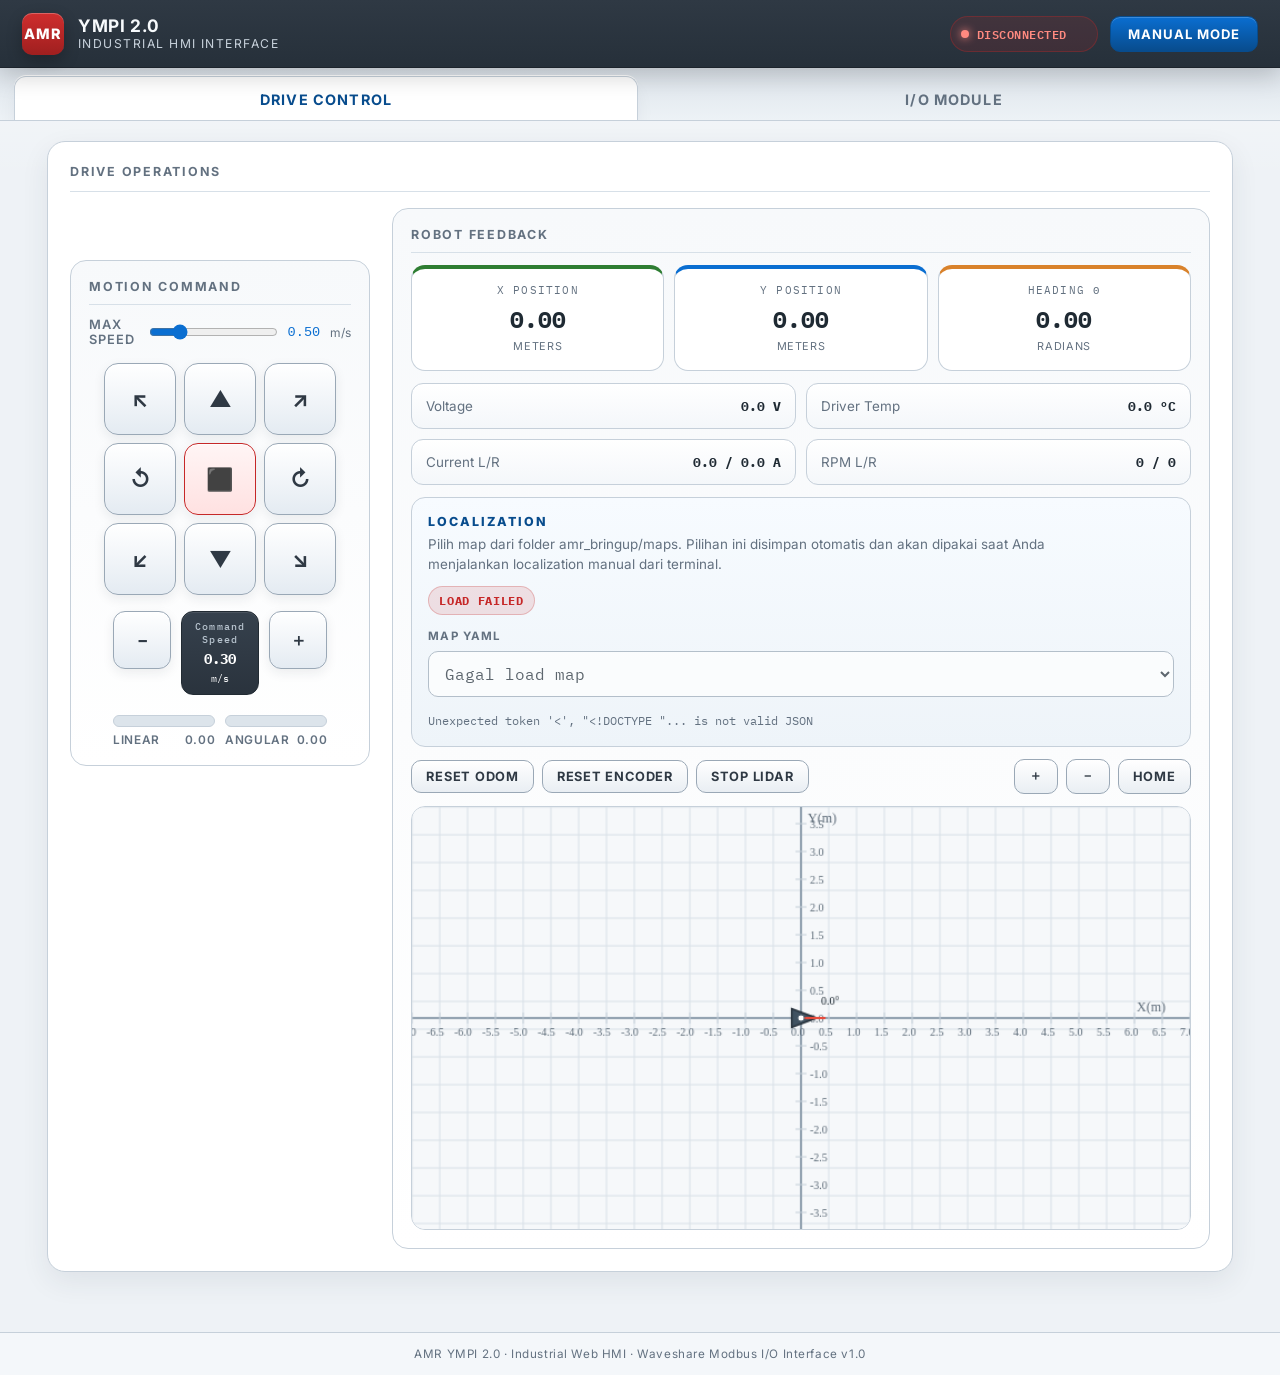
==== arya_web_interface/arya_web_interface/static/index.html @ 3199447e "initial commit 28 April" ====
<!DOCTYPE html>
<html lang="en">
<head>
<meta charset="utf-8" />
<meta name="viewport" content="width=device-width,initial-scale=1" />
<title>AMR Interface Control</title>
<link href="https://fonts.googleapis.com/css2?family=IBM+Plex+Mono:wght@400;500;600;700&family=Inter:wght@400;500;600;700;800&display=swap" rel="stylesheet">

<style>
*, *::before, *::after { box-sizing: border-box; margin: 0; padding: 0; }

:root{
  --bg:#eef2f6;
  --bg2:#f7f9fb;
  --surface:#ffffff;
  --surface-2:#e7edf3;
  --surface-3:#d7e0e8;
  --border:#c6d0da;
  --border-strong:#9aa8b6;
  --header:#2f3944;
  --header-2:#26303a;
  --accent:#0a6ed1;
  --accent-2:#084c8d;
  --accent-soft:#d9e9f8;
  --text:#1f2a33;
  --text2:#637180;
  --success:#2e7d32;
  --danger:#c62828;
  --warning:#d9822b;
  --led-on:#2e7d32;
  --led-off:#c7d1db;
  --do-on:#d9822b;
  --do-off:#dbe3ea;
  --shadow:0 10px 28px rgba(36, 47, 59, .08);
  --radius:14px;
}

body{
  font-family:'Inter',system-ui,-apple-system,BlinkMacSystemFont,"Segoe UI",sans-serif;
  background:
    linear-gradient(180deg, rgba(255,255,255,.55), rgba(255,255,255,0) 180px),
    var(--bg);
  color:var(--text);
  min-height:100vh;
  overflow-x:hidden;
}

button, input, select, textarea { font:inherit; }

header{
  background:linear-gradient(180deg, var(--header), var(--header-2));
  border-bottom:1px solid #1d242c;
  padding:0 22px;
  display:flex;
  align-items:center;
  justify-content:space-between;
  min-height:68px;
  position:sticky;
  top:0;
  z-index:100;
  box-shadow:0 8px 24px rgba(0,0,0,.18);
}

.header-logo{
  display:flex;
  align-items:center;
  gap:14px;
  color:#f7fafc;
}

.brand-mark{
  width:42px;
  height:42px;
  border-radius:10px;
  background:linear-gradient(180deg, #cf2e2e, #9f1f1f);
  color:#fff;
  display:grid;
  place-items:center;
  font-weight:800;
  font-size:.9rem;
  letter-spacing:.08em;
  box-shadow:inset 0 1px 0 rgba(255,255,255,.25), 0 6px 16px rgba(0,0,0,.24);
}

.brand-text{
  display:flex;
  flex-direction:column;
  gap:2px;
  line-height:1.1;
}

.brand-text strong{
  font-size:1.08rem;
  font-weight:700;
  letter-spacing:.04em;
}

.brand-text span{
  font-size:.76rem;
  color:#c7d1db;
  letter-spacing:.12em;
  text-transform:uppercase;
}

.header-right{
  display:flex;
  align-items:center;
  gap:12px;
  flex-wrap:wrap;
}

#statusBadge{
  position:relative;
  font-family:'IBM Plex Mono', ui-monospace, SFMono-Regular, Menlo, Consolas, monospace;
  font-size:.74rem;
  font-weight:600;
  letter-spacing:.04em;
  padding:7px 12px 7px 26px;
  border-radius:999px;
  background:rgba(255,255,255,.06);
  border:1px solid rgba(255,255,255,.14);
  color:#f2b96a;
  min-width:148px;
  text-align:left;
}

#statusBadge::before{
  content:'';
  position:absolute;
  left:10px;
  top:50%;
  transform:translateY(-50%);
  width:8px;
  height:8px;
  border-radius:50%;
  background:currentColor;
  box-shadow:0 0 8px currentColor;
}

#statusBadge.connected{
  color:var(--success);
  background:rgba(46,125,50,.12);
  border-color:rgba(46,125,50,.32);
}

#statusBadge.error{
  color:#ff8a80;
  background:rgba(198,40,40,.14);
  border-color:rgba(198,40,40,.32);
}

.mode-toggle{
  min-width:148px;
  background:linear-gradient(180deg, #ffffff, #e8edf2);
  color:var(--header);
  font-weight:700;
  font-size:.82rem;
  letter-spacing:.08em;
  border:1px solid var(--border-strong);
  border-radius:10px;
  padding:9px 14px;
  cursor:pointer;
  transition:.18s ease;
  box-shadow:inset 0 1px 0 rgba(255,255,255,.9);
}

.mode-toggle:hover{
  border-color:var(--accent);
  color:var(--accent-2);
}

.mode-toggle.active{
  background:linear-gradient(180deg, var(--accent), var(--accent-2));
  color:#fff;
  border-color:var(--accent-2);
  box-shadow:inset 0 1px 0 rgba(255,255,255,.2);
}

.tab-bar{
  display:flex;
  gap:4px;
  padding:8px 14px 0;
  background:linear-gradient(180deg, #dde4eb 0%, #edf2f6 100%);
  border-bottom:1px solid var(--border);
  overflow-x:auto;
}

.tab{
  flex:1;
  text-align:center;
  padding:14px 20px 12px;
  font-weight:700;
  font-size:.9rem;
  color:var(--text2);
  cursor:pointer;
  border:1px solid transparent;
  border-bottom:none;
  border-radius:12px 12px 0 0;
  transition:.18s ease;
  white-space:nowrap;
  user-select:none;
  text-transform:uppercase;
  letter-spacing:.08em;
}

.tab:hover{
  color:var(--text);
  background:rgba(255,255,255,.58);
}

.tab.active{
  background:var(--surface);
  color:var(--accent-2);
  border-color:var(--border);
  box-shadow:0 -1px 0 var(--surface), 0 12px 18px rgba(31,42,51,.05);
}

.page{
  display:none;
  padding:20px 16px 24px;
}

.page.active{ display:block; }

.container,
.conn-panel,
.io-map-card,
.io-panel{
  box-shadow:var(--shadow);
}

.container{
  width:min(95%, 1280px);
  background:var(--surface);
  border:1px solid var(--border);
  border-radius:18px;
  margin:0 auto 18px;
  padding:22px;
  position:relative;
  overflow:hidden;
}

.container::before{
  content:'DRIVE OPERATIONS';
  display:block;
  margin-bottom:16px;
  padding-bottom:12px;
  border-bottom:1px solid var(--surface-3);
  color:var(--text2);
  font-size:.78rem;
  font-weight:700;
  letter-spacing:.14em;
  text-transform:uppercase;
}

.drive-layout{
  display:grid;
  grid-template-columns:300px 1fr;
  gap:22px;
  align-items:start;
}
@media(max-width:900px){
  .drive-layout{ grid-template-columns:1fr; }
}

.dpad-wrap,
.odom-panel{
  background:linear-gradient(180deg, var(--bg2), #ffffff);
  border:1px solid var(--border);
  border-radius:16px;
  padding:18px;
}

.dpad-wrap{
  position:sticky;
  top:96px;
  display:flex;
  flex-direction:column;
  align-items:center;
  gap:8px;
}

@media(max-width:900px){
  .dpad-wrap{ position:static; }
}

.dpad-wrap::before{
  content:'Motion Command';
  align-self:stretch;
  font-size:.78rem;
  font-weight:700;
  color:var(--text2);
  text-transform:uppercase;
  letter-spacing:.14em;
  padding-bottom:10px;
  margin-bottom:4px;
  border-bottom:1px solid var(--surface-3);
}

.dpad-row{
  display:flex;
  gap:8px;
}

.btn{
  width:72px;
  height:72px;
  border:1px solid var(--border-strong);
  border-radius:14px;
  background:linear-gradient(180deg, #ffffff 0%, #e4ebf2 100%);
  font-size:1.38rem;
  font-weight:700;
  color:var(--header);
  cursor:pointer;
  transition:.12s ease;
  user-select:none;
  display:flex;
  align-items:center;
  justify-content:center;
  box-shadow:inset 0 1px 0 rgba(255,255,255,.85), 0 4px 12px rgba(31,42,51,.08);
}

.btn:hover{
  border-color:var(--accent);
  color:var(--accent-2);
  transform:translateY(-1px);
}

.btn:active,
.btn.active{
  background:linear-gradient(180deg, var(--accent), var(--accent-2));
  color:#fff;
  border-color:var(--accent-2);
  transform:translateY(1px) scale(.98);
  box-shadow:inset 0 1px 0 rgba(255,255,255,.18);
}

.btn-stop{
  border-color:var(--danger) !important;
  color:var(--danger) !important;
  background:linear-gradient(180deg, #fff5f5, #ffe1e1) !important;
}

.btn-stop:active{
  background:linear-gradient(180deg, #da3b3b, #b22222) !important;
  color:#fff !important;
}

.btn-speed{
  width:58px;
  height:58px;
  font-size:1.06rem;
  border-radius:12px;
}

.speed-row{
  display:flex;
  justify-content:space-between;
  gap:10px;
  margin-top:8px;
}

.speed-badge{
  flex:1;
  background:linear-gradient(180deg, #36414d, #2a333d);
  border:1px solid #222b33;
  border-radius:12px;
  padding:8px 10px;
  font-family:'IBM Plex Mono', ui-monospace, monospace;
  font-size:.88rem;
  color:#fff;
  font-weight:700;
  text-align:center;
  box-shadow:inset 0 1px 0 rgba(255,255,255,.1);
}

.speed-badge small{
  display:block;
  font-size:.64rem;
  color:#b8c4cf;
  font-weight:500;
  margin-bottom:4px;
  letter-spacing:.12em;
}

.slider-container{
  display:flex;
  justify-content:center;
  align-items:center;
  gap:10px;
  color:var(--text2);
  font-size:.86rem;
  margin-bottom:8px;
  width:100%;
}

.slider-container label{
  font-weight:600;
  text-transform:uppercase;
  letter-spacing:.08em;
}

.slider-container input[type=range]{
  width:170px;
  accent-color:var(--accent);
}

.throttle-container{
  margin-top:12px;
  display:flex;
  gap:10px;
}

.bar-col{ flex:1; }

.bar-box{
  width:100%;
  height:12px;
  border-radius:999px;
  background:#dce4eb;
  border:1px solid var(--border);
  overflow:hidden;
  position:relative;
}

.bar-fill{
  position:absolute;
  top:0;
  left:0;
  height:100%;
  background:linear-gradient(90deg, var(--accent-2), var(--accent));
  width:0%;
  transition:width .1s;
}

.bar-label{
  font-size:.74rem;
  margin-top:6px;
  font-weight:600;
  color:var(--text2);
  display:flex;
  justify-content:space-between;
  text-transform:uppercase;
  letter-spacing:.05em;
}

.odom-panel{
  display:flex;
  flex-direction:column;
  gap:12px;
}

.odom-panel::before{
  content:'Robot Feedback';
  font-size:.78rem;
  font-weight:700;
  color:var(--text2);
  text-transform:uppercase;
  letter-spacing:.14em;
  padding-bottom:10px;
  border-bottom:1px solid var(--surface-3);
}

.odom-cards{
  display:grid;
  grid-template-columns:repeat(3,1fr);
  gap:10px;
}

@media(max-width:700px){
  .odom-cards{ grid-template-columns:1fr; }
}

.odom-card{
  background:#ffffff;
  border:1px solid var(--border);
  border-radius:14px;
  padding:14px 12px;
  text-align:center;
  border-top:4px solid var(--accent);
  min-height:106px;
  box-shadow:none;
}

.odom-card.x-card{ border-top-color:var(--success); }
.odom-card.y-card{ border-top-color:var(--accent); }
.odom-card.t-card{ border-top-color:var(--warning); }

.odom-label{
  font-family:'IBM Plex Mono', ui-monospace, monospace;
  font-size:.67rem;
  color:var(--text2);
  margin-bottom:8px;
  letter-spacing:.11em;
  text-transform:uppercase;
}

.odom-val{
  font-family:'IBM Plex Mono', ui-monospace, monospace;
  font-size:1.42rem;
  font-weight:700;
  color:var(--text);
}

.odom-unit{
  font-size:.68rem;
  color:var(--text2);
  margin-top:5px;
  text-transform:uppercase;
  letter-spacing:.06em;
}

.telemetry{
  display:grid;
  grid-template-columns:repeat(2,1fr);
  gap:10px;
}

@media(max-width:700px){
  .telemetry{ grid-template-columns:1fr; }
}

.telemetry > div{
  background:linear-gradient(180deg, #ffffff, #f4f7fa);
  border:1px solid var(--border);
  border-radius:12px;
  padding:10px 14px;
  font-size:.84rem;
  color:var(--text2);
  min-height:46px;
  display:flex;
  align-items:center;
  justify-content:space-between;
  gap:10px;
}

.telemetry b{
  color:var(--text);
  font-family:'IBM Plex Mono', ui-monospace, monospace;
  font-weight:700;
}

canvas{
  border:1px solid var(--border);
  border-radius:14px;
  background:#f8fbfd;
  display:block;
  width:100%;
  box-shadow:inset 0 1px 0 rgba(255,255,255,.85);
}

.reset-btns,
.zoom-btns{
  display:flex;
  justify-content:center;
  gap:8px;
  flex-wrap:wrap;
}

.reset-btn,
.zoom-btn{
  background:linear-gradient(180deg, #ffffff, #e9eef3);
  border:1px solid var(--border-strong);
  border-radius:10px;
  padding:8px 14px;
  font-weight:700;
  color:var(--header);
  cursor:pointer;
  transition:.15s ease;
  font-size:.8rem;
  letter-spacing:.06em;
  text-transform:uppercase;
  box-shadow:none;
}

.reset-btn:hover,
.zoom-btn:hover{
  border-color:var(--accent);
  color:var(--accent-2);
}

.localization-panel{
  background:linear-gradient(180deg, #f7fbff 0%, #eef4f9 100%);
  border:1px solid var(--border);
  border-radius:14px;
  padding:16px;
  display:flex;
  flex-direction:column;
  gap:14px;
}

.localization-head{
  display:flex;
  align-items:flex-start;
  justify-content:space-between;
  gap:12px;
  flex-wrap:wrap;
}

.localization-title{
  color:var(--accent-2);
  font-size:.78rem;
  font-weight:800;
  letter-spacing:.16em;
  text-transform:uppercase;
}

.localization-subtitle{
  margin-top:5px;
  color:var(--text2);
  font-size:.84rem;
  line-height:1.5;
  max-width:700px;
}

.localization-status{
  font-family:'IBM Plex Mono', ui-monospace, monospace;
  font-size:.72rem;
  font-weight:700;
  letter-spacing:.06em;
  padding:6px 10px;
  border-radius:999px;
  border:1px solid var(--border);
  background:#fff;
  color:var(--text2);
}

.localization-status.ready{
  background:rgba(10,110,209,.08);
  border-color:rgba(10,110,209,.24);
  color:var(--accent-2);
}

.localization-status.busy{
  background:rgba(217,130,43,.12);
  border-color:rgba(217,130,43,.24);
  color:#9b5d11;
}

.localization-status.success{
  background:rgba(46,125,50,.12);
  border-color:rgba(46,125,50,.24);
  color:#1d5b21;
}

.localization-status.error{
  background:rgba(198,40,40,.12);
  border-color:rgba(198,40,40,.24);
  color:var(--danger);
}

.localization-controls{
  display:grid;
  grid-template-columns:minmax(0, 1fr);
  gap:12px;
  align-items:end;
}

.localization-field{
  display:flex;
  flex-direction:column;
  gap:8px;
  min-width:0;
}

.localization-field span{
  font-size:.72rem;
  color:var(--text2);
  font-weight:700;
  letter-spacing:.1em;
  text-transform:uppercase;
}

.localization-field select{
  width:100%;
  border:1px solid var(--border-strong);
  border-radius:10px;
  padding:11px 12px;
  background:#fff;
  color:var(--text);
  font-family:'IBM Plex Mono', ui-monospace, monospace;
}

.localization-field select:focus{
  outline:none;
  border-color:var(--accent);
  box-shadow:0 0 0 3px rgba(10,110,209,.12);
}

.localization-hint{
  color:var(--text2);
  font-size:.78rem;
  line-height:1.5;
  font-family:'IBM Plex Mono', ui-monospace, monospace;
}

.coord-display{ display:none; }

#speedIndicator{
  position:fixed;
  top:80px;
  right:16px;
  font-size:.92rem;
  background:linear-gradient(180deg, var(--accent), var(--accent-2));
  color:#fff;
  padding:9px 14px;
  border-radius:10px;
  opacity:0;
  transition:opacity .25s;
  pointer-events:none;
  font-family:'IBM Plex Mono', ui-monospace, monospace;
  z-index:200;
  box-shadow:0 10px 22px rgba(10,110,209,.22);
}

#speedIndicator.show{ opacity:1; }

/* IO PAGE */
.io-page-grid{
  display:grid;
  grid-template-columns:1fr 1fr;
  gap:18px;
  max-width:1280px;
  margin:0 auto;
}
@media(max-width:860px){
  .io-page-grid{ grid-template-columns:1fr; }
}

.io-panel{
  background:var(--surface);
  border:1px solid var(--border);
  border-radius:18px;
  overflow:hidden;
}

.io-panel-header{
  display:flex;
  align-items:center;
  gap:10px;
  padding:14px 18px;
  border-bottom:1px solid var(--border);
  background:linear-gradient(180deg, #f6f8fb 0%, #e5ebf2 100%);
}

.io-panel-title{
  font-size:.96rem;
  font-weight:700;
  letter-spacing:.1em;
  color:var(--text);
  text-transform:uppercase;
}

.io-panel-badge{
  margin-left:auto;
  font-family:'IBM Plex Mono', ui-monospace, monospace;
  font-size:.74rem;
  padding:4px 9px;
  border-radius:999px;
  background:var(--surface);
  border:1px solid var(--border);
  color:var(--accent-2);
}

.io-panel-body{
  padding:14px;
  display:flex;
  flex-direction:column;
  gap:10px;
}

.io-status-row{
  display:flex;
  align-items:center;
  gap:10px;
  padding:10px 16px;
  font-size:.78rem;
  color:var(--text2);
  font-family:'IBM Plex Mono', ui-monospace, monospace;
  background:#f8fafc;
  border-bottom:1px solid var(--surface-3);
}

.io-byte-hex{
  background:#fff;
  border:1px solid var(--border);
  padding:4px 8px;
  border-radius:6px;
  color:var(--accent-2);
  font-size:.78rem;
}

.io-channel{
  display:flex;
  align-items:center;
  gap:12px;
  padding:12px 14px;
  background:linear-gradient(180deg, #ffffff, #f4f7fa);
  border:1px solid var(--border);
  border-radius:12px;
  transition:border-color .2s, box-shadow .2s, transform .2s;
  min-width:0;
}

.io-channel:hover{
  border-color:var(--accent);
  box-shadow:0 8px 16px rgba(10,110,209,.08);
  transform:translateY(-1px);
}

.led{
  width:20px;
  height:20px;
  border-radius:50%;
  background:var(--led-off);
  border:2px solid #b5c2cf;
  transition:background .15s, box-shadow .15s, border-color .15s;
  flex-shrink:0;
}

.led.on{
  background:var(--led-on);
  border-color:#216126;
  box-shadow:0 0 0 4px rgba(46,125,50,.12), 0 0 12px rgba(46,125,50,.35);
}

.toggle-switch{
  position:relative;
  width:56px;
  height:28px;
  flex-shrink:0;
  margin-left:auto;
}

.toggle-switch input{ display:none; }

.toggle-track{
  position:absolute;
  inset:0;
  background:var(--do-off);
  border:1px solid var(--border-strong);
  border-radius:999px;
  cursor:pointer;
  transition:background .2s, border-color .2s, box-shadow .2s;
  box-shadow:inset 0 1px 2px rgba(0,0,0,.06);
}

.toggle-track::after{
  content:'';
  position:absolute;
  top:2px;
  left:2px;
  width:22px;
  height:22px;
  border-radius:50%;
  background:#fff;
  transition:transform .2s, background .2s;
  box-shadow:0 2px 6px rgba(0,0,0,.18);
}

.toggle-switch input:checked + .toggle-track{
  background:rgba(217,130,43,.25);
  border-color:var(--do-on);
  box-shadow:0 0 0 3px rgba(217,130,43,.08);
}

.toggle-switch input:checked + .toggle-track::after{
  transform:translateX(28px);
  background:#fff;
}

.io-channel-info{
  overflow:hidden;
  flex:1;
  min-width:0;
}

.io-channel-num{
  font-family:'IBM Plex Mono', ui-monospace, monospace;
  font-size:.68rem;
  color:var(--text2);
  margin-bottom:4px;
  letter-spacing:.04em;
}

.io-channel-name{
  font-weight:700;
  font-size:.91rem;
  color:var(--text);
  white-space:nowrap;
  overflow:hidden;
  text-overflow:ellipsis;
}

.io-ch-status{
  font-family:'IBM Plex Mono', ui-monospace, monospace;
  font-size:.69rem;
  margin-top:4px;
  color:var(--text2);
  transition:color .15s;
  letter-spacing:.04em;
}

.io-ch-status.on{ color:var(--success); }
.io-ch-status.on-do{ color:var(--warning); }

.bulk-controls{
  display:flex;
  gap:8px;
  flex-wrap:wrap;
  padding:14px 16px;
  border-top:1px solid var(--border);
  background:#f4f7fa;
}

.bulk-btn{
  flex:1;
  min-width:92px;
  padding:9px 10px;
  background:linear-gradient(180deg, #ffffff, #e9eef3);
  border:1px solid var(--border-strong);
  border-radius:10px;
  font-weight:700;
  font-size:.8rem;
  color:var(--header);
  cursor:pointer;
  transition:.15s;
  letter-spacing:.06em;
  text-transform:uppercase;
}

.bulk-btn:hover{
  border-color:var(--accent);
  color:var(--accent-2);
}

.bulk-btn.danger:hover{
  border-color:var(--danger);
  color:var(--danger);
}

.io-map-card{
  background:var(--surface);
  border:1px solid var(--border);
  border-radius:18px;
  overflow:hidden;
  max-width:1280px;
  margin:0 auto 18px;
}

.io-map-header{
  display:flex;
  align-items:center;
  justify-content:space-between;
  padding:16px 20px;
  background:linear-gradient(180deg, #f6f8fb 0%, #e4ebf2 100%);
  border-bottom:1px solid transparent;
  font-size:.95rem;
  font-weight:700;
  letter-spacing:.08em;
  cursor:pointer;
  user-select:none;
  transition:background .2s;
  text-transform:uppercase;
}

.io-map-header:hover{
  background:linear-gradient(180deg, #f9fbfd, #eaf0f6);
}

.io-map-chevron{
  font-size:.85rem;
  color:var(--text2);
  transition:transform .28s ease;
  margin-left:8px;
  flex-shrink:0;
}

.io-map-card.open .io-map-chevron{ transform:rotate(180deg); }
.io-map-card.open .io-map-header{ border-bottom-color:var(--border); }

.io-map-body{
  display:grid;
  grid-template-rows:0fr;
  transition:grid-template-rows .28s ease;
}

.io-map-card.open .io-map-body{ grid-template-rows:1fr; }
.io-map-body-inner{ overflow:hidden; }

.io-map-table{
  width:100%;
  border-collapse:collapse;
  font-size:.86rem;
}

.io-map-table thead tr{
  background:#f3f6f9;
  font-family:'IBM Plex Mono', ui-monospace, monospace;
  font-size:.71rem;
  color:var(--text2);
  letter-spacing:.08em;
}

.io-map-table th{
  padding:11px 14px;
  text-align:left;
}

.io-map-table td{
  padding:10px 14px;
  border-top:1px solid var(--surface-3);
  vertical-align:middle;
}

.io-map-table tr:hover td{
  background:#f8fafc;
}

.tag{
  display:inline-block;
  padding:3px 8px;
  border-radius:999px;
  font-size:.68rem;
  font-family:'IBM Plex Mono', ui-monospace, monospace;
  font-weight:700;
  letter-spacing:.04em;
}

.tag-di{
  background:rgba(46,125,50,.1);
  color:#1d5b21;
  border:1px solid rgba(46,125,50,.22);
}

.tag-do{
  background:rgba(217,130,43,.13);
  color:#9b5d11;
  border:1px solid rgba(217,130,43,.24);
}

.mini-led,
.mini-do{
  display:inline-block;
  width:10px;
  height:10px;
  border-radius:50%;
  border:1px solid #b8c4cf;
  vertical-align:middle;
  margin-right:4px;
}

.mini-led{ background:var(--led-off); }
.mini-led.on{
  background:var(--led-on);
  box-shadow:0 0 7px rgba(46,125,50,.45);
}
.mini-do{ background:var(--do-off); }
.mini-do.on{
  background:var(--do-on);
  box-shadow:0 0 7px rgba(217,130,43,.45);
}

.conn-panel{
  background:var(--surface);
  border:1px solid var(--border);
  border-radius:18px;
  padding:16px 20px;
  max-width:1280px;
  margin:0 auto 18px;
  display:flex;
  align-items:center;
  gap:14px;
  flex-wrap:wrap;
}

.conn-panel::before{
  content:'I/O Communication';
  width:100%;
  color:var(--text2);
  font-size:.78rem;
  font-weight:700;
  letter-spacing:.14em;
  text-transform:uppercase;
  padding-bottom:10px;
  border-bottom:1px solid var(--surface-3);
  margin-bottom:2px;
}

.conn-label{
  font-size:.7rem;
  color:var(--text2);
  font-family:'IBM Plex Mono', ui-monospace, monospace;
  letter-spacing:.08em;
}

.conn-val{
  font-size:.87rem;
  color:var(--text);
  font-weight:700;
  font-family:'IBM Plex Mono', ui-monospace, monospace;
}

.conn-sep{ color:var(--border-strong); }

.conn-dot{
  width:12px;
  height:12px;
  border-radius:50%;
  background:var(--warning);
  box-shadow:0 0 10px rgba(217,130,43,.55);
  flex-shrink:0;
  transition:.3s;
}

.conn-dot.ok{
  background:var(--success);
  box-shadow:0 0 10px rgba(46,125,50,.55);
}

.conn-dot.err{
  background:var(--danger);
  box-shadow:0 0 10px rgba(198,40,40,.55);
}

footer{
  text-align:center;
  padding:14px 16px;
  font-size:.73rem;
  color:var(--text2);
  border-top:1px solid var(--border);
  margin-top:18px;
  background:#f4f7fa;
  letter-spacing:.05em;
}

@media(max-width:600px){
  .container{ padding:16px; }
  .header-right{ gap:8px; }
  #statusBadge{ min-width:132px; }
  .mode-toggle{ min-width:132px; }
  .io-map-table th:nth-child(5), .io-map-table td:nth-child(5){ display:none; }
}

@media(max-width:780px){
  .localization-controls{ grid-template-columns:1fr; }
}
</style>

</head>
<body>

<header>
  <div class="header-logo">
    <div class="brand-mark">AMR</div>
    <div class="brand-text">
      <strong>YMPI 2.0</strong>
      <span>Industrial HMI Interface</span>
    </div>
  </div>
  <div class="header-right">
    <div id="statusBadge">CONNECTING...</div>
    <button id="modeBtn" class="mode-toggle active">MANUAL MODE</button>
  </div>
</header>

<div class="tab-bar">
  <div class="tab active" data-page="drive">Drive Control</div>
  <div class="tab" data-page="io">I/O Module</div>
</div>

<div id="speedIndicator">Speed Up</div>

<!-- ======================================================
     PAGE: DRIVE CONTROL
====================================================== -->
<div id="page-drive" class="page active">
  <div class="container">
    <div class="drive-layout">

      <!-- LEFT: D-pad control -->
      <div class="dpad-wrap">
        <div class="slider-container" style="margin-bottom:8px">
          <label style="font-size:.8rem">Max Speed</label>
          <input id="speedSlider" type="range" min="0.1" max="2.0" step="0.05" value="0.5">
          <span id="speedValue" style="color:var(--accent);font-family:'JetBrains Mono',monospace;font-size:.85rem">0.50</span><span style="color:var(--text2);font-size:.75rem"> m/s</span>
        </div>

        <!-- Row 1: diag fwd-left, forward, diag fwd-right -->
        <div class="dpad-row">
          <button class="btn" id="U" data-key="u" title="Forward-Left (U)">↖</button>
          <button class="btn" id="I" data-key="i" title="Forward (I)">▲</button>
          <button class="btn" id="O" data-key="o" title="Forward-Right (O)">↗</button>
        </div>
        <!-- Row 2: turn left, stop, turn right -->
        <div class="dpad-row">
          <button class="btn" id="J" data-key="j" title="Rotate Left (J)">↺</button>
          <button class="btn btn-stop" id="K" data-key="k" title="STOP (K)">⬛</button>
          <button class="btn" id="L" data-key="l" title="Rotate Right (L)">↻</button>
        </div>
        <!-- Row 3: diag back-left, backward, diag back-right -->
        <div class="dpad-row">
          <button class="btn" id="M" data-key="m" title="Backward-Left (M)">↙</button>
          <button class="btn" id="Comma" data-key="," title="Backward (,)">▼</button>
          <button class="btn" id="Period" data-key="." title="Backward-Right (.)">↘</button>
        </div>

        <!-- Speed +/- -->
        <div class="speed-row" style="width:214px">
          <button class="btn btn-speed" id="Z" title="Speed Down (Z)">−</button>
          <div class="speed-badge" style="flex:1">
            <small>Command Speed</small>
            <span id="speed">0.30</span> <span style="font-size:.65rem;font-weight:400">m/s</span>
          </div>
          <button class="btn btn-speed" id="Q" title="Speed Up (Q)">＋</button>
        </div>

        <!-- Throttle bars -->
        <div class="throttle-container" style="width:214px">
          <div class="bar-col">
            <div class="bar-box"><div id="linearBar" class="bar-fill"></div></div>
            <div class="bar-label"><span>Linear</span><span id="linVal">0.00</span></div>
          </div>
          <div class="bar-col">
            <div class="bar-box"><div id="angularBar" class="bar-fill"></div></div>
            <div class="bar-label"><span>Angular</span><span id="angVal">0.00</span></div>
          </div>
        </div>
      </div>

      <!-- RIGHT: Odom + telemetry + canvas -->
      <div class="odom-panel">

        <!-- Odometry cards -->
        <div class="odom-cards">
          <div class="odom-card x-card">
            <div class="odom-label">X Position</div>
            <div class="odom-val"><span id="xPos">0.00</span></div>
            <div class="odom-unit">meters</div>
          </div>
          <div class="odom-card y-card">
            <div class="odom-label">Y Position</div>
            <div class="odom-val"><span id="yPos">0.00</span></div>
            <div class="odom-unit">meters</div>
          </div>
          <div class="odom-card t-card">
            <div class="odom-label">Heading θ</div>
            <div class="odom-val"><span id="heading">0.00</span></div>
            <div class="odom-unit">radians</div>
          </div>
        </div>

        <!-- Telemetry -->
        <div class="telemetry">
          <div><span>Voltage</span><b><span id="volt">0.0</span> V</b></div>
          <div><span>Driver Temp</span><b><span id="temp">0.0</span> °C</b></div>
          <div><span>Current L/R</span><b><span id="curL">0.0</span> / <span id="curR">0.0</span> A</b></div>
          <div><span>RPM L/R</span><b><span id="rpmL">0</span> / <span id="rpmR">0</span></b></div>
        </div>

        <div class="localization-panel">
          <div class="localization-head">
            <div>
              <div class="localization-title">Localization</div>
              <div class="localization-subtitle">Pilih map dari folder amr_bringup/maps. Pilihan ini disimpan otomatis dan akan dipakai saat Anda menjalankan localization manual dari terminal.</div>
            </div>
            <div class="localization-status busy" id="localizeStatus">LOADING MAPS...</div>
          </div>
          <div class="localization-controls">
            <label class="localization-field" for="mapSelect">
              <span>Map YAML</span>
              <select id="mapSelect" disabled>
                <option value="">Loading maps...</option>
              </select>
            </label>
          </div>
          <div class="localization-hint" id="localizeHint">Daftar map sedang dimuat dari folder amr_bringup/maps.</div>
        </div>

        <!-- Reset + Zoom -->
        <div style="display:flex;justify-content:space-between;align-items:center;flex-wrap:wrap;gap:6px">
          <div class="reset-btns" style="margin:0">
            <button class="reset-btn" id="resetOdom">Reset Odom</button>
            <button class="reset-btn" id="resetEnc">Reset Encoder</button>
            <button class="reset-btn" id="lidarMotorToggle">Stop Lidar</button>
          </div>
          <div class="zoom-btns" style="margin:0">
            <button class="zoom-btn" id="zoomIn">＋</button>
            <button class="zoom-btn" id="zoomOut">－</button>
            <button class="zoom-btn" id="resetView">Home</button>
          </div>
        </div>

        <div class="coord-display"></div>
        <canvas id="odomCanvas" width="700" height="380"></canvas>
      </div>

    </div><!-- end drive-layout -->
  </div>
</div>

<!-- ======================================================
     PAGE: I/O MODULE
====================================================== -->
<div id="page-io" class="page">

  <!-- Modbus connection info -->
  <div class="conn-panel">
    <div class="conn-dot" id="ioConnDot"></div>
    <div><div class="conn-label">PORT</div><div class="conn-val">/dev/ttyS3</div></div>
    <div class="conn-sep">|</div>
    <div><div class="conn-label">BAUD</div><div class="conn-val">9600</div></div>
    <div class="conn-sep">|</div>
    <div><div class="conn-label">PARITY</div><div class="conn-val">None</div></div>
    <div class="conn-sep">|</div>
    <div><div class="conn-label">SLAVE ID</div><div class="conn-val">1</div></div>
    <div class="conn-sep">|</div>
    <div><div class="conn-label">PROTOCOL</div><div class="conn-val">Modbus RTU</div></div>
    <div style="margin-left:auto">
      <div class="conn-label">POLL RATE</div>
      <div class="conn-val">10 Hz</div>
    </div>
  </div>

  <!-- I/O Map Table (accordion) -->
  <div class="io-map-card" id="ioMapAccordion">
    <div class="io-map-header" id="ioMapToggle">
      <span>I/O Map — Waveshare 8DI 8DO RS-485</span>
      <div style="display:flex;align-items:center;gap:10px">
        <span style="font-size:.72rem;color:var(--text2);font-family:'JetBrains Mono',monospace">WS-MOD-8DI8DO-RS485</span>
        <span class="io-map-chevron">▼</span>
      </div>
    </div>
    <div class="io-map-body">
      <div class="io-map-body-inner">
        <table class="io-map-table">
          <thead>
            <tr>
              <th>#</th><th>CHANNEL</th><th>TYPE</th><th>FUNCTION / DESCRIPTION</th>
              <th>ROS2 TOPIC</th><th>STATUS</th>
            </tr>
          </thead>
          <tbody id="ioMapBody"></tbody>
        </table>
      </div>
    </div>
  </div>

  <!-- DI + DO panels -->
  <div class="io-page-grid">
    <!-- Digital Inputs -->
    <div class="io-panel">
      <div class="io-panel-header">
        <span style="color:#27ae60;font-size:1rem">●</span>
        <span class="io-panel-title">Digital Inputs — DI</span>
        <span class="io-panel-badge" id="diByteBadge">0x00</span>
      </div>
      <div class="io-status-row">
        <span>Raw byte:</span>
        <span class="io-byte-hex" id="diByteHex">0x00</span>
        <span style="margin-left:auto">Active: <b id="diActiveCount" style="color:var(--green)">0</b>/8</span>
      </div>
      <div class="io-panel-body" id="diChannels"></div>
    </div>

    <!-- Digital Outputs -->
    <div class="io-panel">
      <div class="io-panel-header">
        <span style="color:#f39c12;font-size:1rem">◆</span>
        <span class="io-panel-title">Digital Outputs — DO</span>
        <span class="io-panel-badge" id="doByteBadge">0x00</span>
      </div>
      <div class="io-status-row">
        <span>Raw byte:</span>
        <span class="io-byte-hex" id="doByteHex">0x00</span>
        <span style="margin-left:auto">Active: <b id="doActiveCount" style="color:var(--orange)">0</b>/8</span>
      </div>
      <div class="io-panel-body" id="doChannels"></div>
      <div class="bulk-controls">
        <button class="bulk-btn" id="doAllOn">All On</button>
        <button class="bulk-btn danger" id="doAllOff">All Off</button>
        <button class="bulk-btn" id="doToggleAll">Toggle All</button>
      </div>
    </div>
  </div>
</div>

<footer>
  AMR YMPI 2.0 · Industrial Web HMI · Waveshare Modbus I/O Interface v1.0
</footer>

<script>
// ============================================================
//  TABS
// ============================================================
document.querySelectorAll('.tab').forEach(tab => {
  tab.addEventListener('click', () => {
    document.querySelectorAll('.tab').forEach(t => t.classList.remove('active'));
    document.querySelectorAll('.page').forEach(p => p.classList.remove('active'));
    tab.classList.add('active');
    document.getElementById('page-' + tab.dataset.page).classList.add('active');
  });
});

// ============================================================
//  IO MAP ACCORDION
// ============================================================
document.getElementById('ioMapToggle').addEventListener('click', () => {
  document.getElementById('ioMapAccordion').classList.toggle('open');
});

// ============================================================
//  IO CONFIGURATION — edit these to match your wiring
// ============================================================
const DI_CONFIG = [
  { num:1, name:"FRONT GREEN BTN",      desc:"Button 1",      topic:"io/di1" },
  { num:2, name:"FRONT YELLOW BTN",     desc:"Button 2",      topic:"io/di2" },
  { num:3, name:"REAR GREEN BTN",       desc:"Button 3",      topic:"io/di3" },
  { num:4, name:"REAR YELLOW BTN",      desc:"Button 4",      topic:"io/di4" },
  { num:5, name:"UNKNOWN",              desc:"Unknown input", topic:"io/di5" },
  { num:6, name:"UNKNOWN",              desc:"Unknown input", topic:"io/di6" },
  { num:7, name:"UNKNOWN",              desc:"Unknown input", topic:"io/di7" },
  { num:8, name:"UNKNOWN",              desc:"Unknown input", topic:"io/di8" },
];
const DO_CONFIG = [
  { num:1, name:"FRONT YELLOW LAMP",      desc:"lampu depan, kuning",       topic:"io/do1" },
  { num:2, name:"REAR YELLOW LAMP",       desc:"Front headlight relay",     topic:"io/do2" },
  { num:3, name:"RELAY 1",                desc:"unknown relay",             topic:"io/do3" },
  { num:4, name:"MOTOR DRIVER",           desc:"relay power driver",        topic:"io/do4" },
  { num:5, name:"FRONT LIFTER",           desc:"on = turun, off = naik",    topic:"io/do5" },
  { num:6, name:"BUZZER",                 desc:"bipping buzzer",            topic:"io/do6" },
  { num:7, name:"REAR LIFTER",            desc:"on = turun, off = naik",    topic:"io/do7" },
  { num:8, name:"RELAY 2",                desc:"unknown relay",             topic:"io/do8" },
];

// ============================================================
//  BUILD IO MAP TABLE
// ============================================================
(function buildMap() {
  const tbody = document.getElementById('ioMapBody');
  let rows = '';
  DI_CONFIG.forEach(ch => {
    rows += `<tr>
      <td style="color:var(--text2);font-family:'JetBrains Mono',monospace;font-size:.78rem">${ch.num}</td>
      <td style="font-weight:700;font-family:'JetBrains Mono',monospace">DI${ch.num}</td>
      <td><span class="tag tag-di">INPUT</span></td>
      <td style="color:var(--text2)">${ch.desc}</td>               
      <td style="font-family:'JetBrains Mono',monospace;font-size:.73rem;color:var(--accent3)">${ch.topic}</td>
      <td><span class="mini-led" id="map-di${ch.num}"></span></td>
    </tr>`;
  });
  DO_CONFIG.forEach(ch => {
    rows += `<tr>
      <td style="color:var(--text2);font-family:'JetBrains Mono',monospace;font-size:.78rem">${ch.num}</td>
      <td style="font-weight:700;font-family:'JetBrains Mono',monospace">DO${ch.num}</td>
      <td><span class="tag tag-do">OUTPUT</span></td>
      <td style="color:var(--text2)">${ch.desc}</td>
      <td style="font-family:'JetBrains Mono',monospace;font-size:.73rem;color:var(--accent3)">${ch.topic}</td>
      <td><span class="mini-do" id="map-do${ch.num}"></span></td>
    </tr>`;
  });
  tbody.innerHTML = rows;
})();

// ============================================================
//  BUILD DI CHANNELS
// ============================================================
const diState = new Array(8).fill(false);
const doState = new Array(8).fill(false);

(function buildDI() {
  const cont = document.getElementById('diChannels');
  DI_CONFIG.forEach((ch, i) => {
    const el = document.createElement('div');
    el.className = 'io-channel';
    el.id = `di-ch-${i}`;
    el.innerHTML = `
      <div class="led" id="di-led-${i}"></div>
      <div class="io-channel-info">
        <div class="io-channel-num">DI${ch.num} · ${ch.topic}</div>
        <div class="io-channel-name">${ch.name}</div>
        <div class="io-ch-status" id="di-status-${i}">INACTIVE</div>
      </div>`;
    cont.appendChild(el);
  });
})();

// ============================================================
//  BUILD DO CHANNELS
// ============================================================
(function buildDO() {
  const cont = document.getElementById('doChannels');
  DO_CONFIG.forEach((ch, i) => {
    const el = document.createElement('div');
    el.className = 'io-channel';
    el.id = `do-ch-${i}`;
    el.innerHTML = `
      <div class="toggle-switch">
        <input type="checkbox" id="do-toggle-${i}">
        <label class="toggle-track" for="do-toggle-${i}"></label>
      </div>
      <div class="io-channel-info">
        <div class="io-channel-num">DO${ch.num} · ${ch.topic}</div>
        <div class="io-channel-name">${ch.name}</div>
        <div class="io-ch-status" id="do-status-${i}">OFF</div>
      </div>`;
    cont.appendChild(el);

    document.getElementById(`do-toggle-${i}`).addEventListener('change', function() {
      doState[i] = this.checked;
      applyDoUi(i, doState[i]);
      safeSend({ type:'io_set_single', channel: i+1, cmd: doState[i] ? 'on' : 'off' });
    });
  });
})();

// ============================================================
//  UI UPDATE HELPERS
// ============================================================
function applyDiUi(i, on) {
  const led    = document.getElementById(`di-led-${i}`);
  const status = document.getElementById(`di-status-${i}`);
  const row    = document.getElementById(`di-ch-${i}`);
  const mapLed = document.getElementById(`map-di${i+1}`);
  if (led)    { led.className = 'led' + (on ? ' on' : ''); }
  if (status) { status.className = 'io-ch-status' + (on ? ' on' : ''); status.textContent = on ? 'ACTIVE' : 'INACTIVE'; }
  if (row)    { row.style.borderColor = on ? 'var(--led-on)' : 'var(--border)'; row.style.boxShadow = on ? '0 0 0 1px rgba(39,174,96,0.3)' : 'none'; }
  if (mapLed) { mapLed.className = 'mini-led' + (on ? ' on' : ''); }
}

function applyDoUi(i, on) {
  const chk    = document.getElementById(`do-toggle-${i}`);
  const status = document.getElementById(`do-status-${i}`);
  const row    = document.getElementById(`do-ch-${i}`);
  const mapDo  = document.getElementById(`map-do${i+1}`);
  if (chk)    { chk.checked = on; }
  if (status) { status.className = 'io-ch-status' + (on ? ' on-do' : ''); status.textContent = on ? 'ON' : 'OFF'; }
  if (row)    { row.style.borderColor = on ? 'var(--do-on)' : 'var(--border)'; row.style.boxShadow = on ? '0 0 0 1px rgba(243,156,18,0.3)' : 'none'; }
  if (mapDo)  { mapDo.style.background = on ? 'var(--do-on)' : 'var(--do-off)'; mapDo.style.boxShadow = on ? '0 0 6px var(--do-on)' : 'none'; }
}

function refreshDiByte(byte) {
  let count = 0;
  for (let i = 0; i < 8; i++) {
    const on = !!((byte >> i) & 1);
    if (diState[i] !== on) { diState[i] = on; applyDiUi(i, on); }
    if (on) count++;
  }
  const hex = '0x' + byte.toString(16).toUpperCase().padStart(2,'0');
  document.getElementById('diByteHex').textContent    = hex;
  document.getElementById('diByteBadge').textContent  = hex;
  document.getElementById('diActiveCount').textContent = count;
}

function refreshDoByte(byte) {
  let count = 0;
  for (let i = 0; i < 8; i++) {
    const on = !!((byte >> i) & 1);
    if (doState[i] !== on) { doState[i] = on; applyDoUi(i, on); }
    if (on) count++;
  }
  const hex = '0x' + byte.toString(16).toUpperCase().padStart(2,'0');
  document.getElementById('doByteHex').textContent    = hex;
  document.getElementById('doByteBadge').textContent  = hex;
  document.getElementById('doActiveCount').textContent = count;
}

// ============================================================
//  BULK CONTROLS
// ============================================================
document.getElementById('doAllOn').addEventListener('click', () => {
  for (let i=0;i<8;i++) { doState[i]=true; applyDoUi(i,true); }
  refreshDoByte(0xFF);
  safeSend({ type:'io_mask', mask:0xFF });
});
document.getElementById('doAllOff').addEventListener('click', () => {
  for (let i=0;i<8;i++) { doState[i]=false; applyDoUi(i,false); }
  refreshDoByte(0x00);
  safeSend({ type:'io_mask', mask:0x00 });
});
document.getElementById('doToggleAll').addEventListener('click', () => {
  let mask = 0;
  for (let i=0;i<8;i++) { doState[i]=!doState[i]; applyDoUi(i,doState[i]); if(doState[i]) mask|=(1<<i); }
  refreshDoByte(mask);
  safeSend({ type:'io_mask', mask });
});

// ============================================================
//  WEBSOCKET — SHARED
// ============================================================
let ws=null, reconnectTimer=null, isConnected=false;
const statusBadge = document.getElementById('statusBadge');
const ioConnDot   = document.getElementById('ioConnDot');
const mapSelect = document.getElementById('mapSelect');
const localizeStatus = document.getElementById('localizeStatus');
const localizeHint = document.getElementById('localizeHint');

function updateStatus(t, state) {
  statusBadge.textContent = t;
  statusBadge.className = state;
  ioConnDot.className = 'conn-dot ' + (state==='connected'?'ok': state==='error'?'err':'');
}

function setLocalizeStatus(text, state='') {
  if (!localizeStatus) return;
  localizeStatus.textContent = text;
  localizeStatus.className = 'localization-status' + (state ? ` ${state}` : '');
}

function updateLocalizeHint() {
  if (!localizeHint) return;
  if (!mapSelect || !mapSelect.value) {
    localizeHint.textContent = 'Belum ada map YAML yang bisa dipilih.';
    return;
  }

  localizeHint.textContent = `Map aktif: ${mapSelect.value}. Jalankan localization manual di terminal untuk memakai map ini.`;
}

async function saveSelectedMap(selectedMap) {
  if (!selectedMap) return;

  if (mapSelect) mapSelect.disabled = true;
  setLocalizeStatus('SAVING...', 'busy');
  localizeHint.textContent = `Menyimpan map ${selectedMap}...`;

  try {
    const response = await fetch('/api/maps/select', {
      method: 'POST',
      headers: { 'Content-Type': 'application/json' },
      body: JSON.stringify({ map_name: selectedMap }),
    });
    const payload = await response.json().catch(() => ({}));

    if (!response.ok) {
      throw new Error(payload.detail || 'Gagal menyimpan map');
    }

    setLocalizeStatus('MAP SAVED', 'success');
    localizeHint.textContent = payload.message || `Map ${selectedMap} disimpan untuk localization manual.`;
  } catch (err) {
    setLocalizeStatus('SAVE FAILED', 'error');
    localizeHint.textContent = err && err.message ? err.message : 'Gagal menyimpan map.';
  } finally {
    if (mapSelect) mapSelect.disabled = false;
  }
}

async function loadAvailableMaps() {
  if (!mapSelect) return;

  mapSelect.disabled = true;
  setLocalizeStatus('LOADING MAPS...', 'busy');

  try {
    const response = await fetch('/api/maps', { cache: 'no-store' });
    const payload = await response.json();
    const maps = Array.isArray(payload.maps) ? payload.maps : [];

    if (!response.ok) {
      throw new Error(payload.detail || 'Gagal memuat daftar map');
    }

    mapSelect.innerHTML = '';

    if (!maps.length) {
      mapSelect.innerHTML = '<option value="">Tidak ada map YAML</option>';
      setLocalizeStatus('MAP NOT FOUND', 'error');
      localizeHint.textContent = 'Folder amr_bringup/maps belum berisi file .yaml.';
      return;
    }

    maps.forEach((name) => {
      const option = document.createElement('option');
      option.value = name;
      option.textContent = name;
      if (name === payload.selected_map) option.selected = true;
      mapSelect.appendChild(option);
    });

    mapSelect.disabled = false;
    setLocalizeStatus('READY', 'ready');
    updateLocalizeHint();
  } catch (err) {
    mapSelect.innerHTML = '<option value="">Gagal load map</option>';
    setLocalizeStatus('LOAD FAILED', 'error');
    localizeHint.textContent = err && err.message ? err.message : 'Gagal memuat daftar map.';
  }
}

function connectWS() {
  if (ws && (ws.readyState===WebSocket.OPEN || ws.readyState===WebSocket.CONNECTING)) return;
  updateStatus('CONNECTING...','');
  const host = location.hostname;
  try { ws = new WebSocket(`ws://${host}:8000/ws`); } catch(e) { scheduleReconnect(); return; }
  ws.onopen  = () => { clearInterval(reconnectTimer); reconnectTimer=null; isConnected=true; updateStatus('CONNECTED','connected'); };
  ws.onclose = () => { isConnected=false; updateStatus('DISCONNECTED','error'); scheduleReconnect(); };
  ws.onerror = () => { try{ws.close();}catch(e){} };
  ws.onmessage = (e) => {
    try {
      const m = JSON.parse(e.data);
      // telemetry
      if(m.voltage     !==undefined) document.getElementById('volt').textContent =(m.voltage||0).toFixed(1);
      if(m.temp_driver !==undefined) document.getElementById('temp').textContent =(m.temp_driver||0).toFixed(1);
      if(m.current_left!==undefined) document.getElementById('curL').textContent =(m.current_left||0).toFixed(1);
      if(m.current_right!==undefined)document.getElementById('curR').textContent =(m.current_right||0).toFixed(1);
      if(m.rpm_left    !==undefined) document.getElementById('rpmL').textContent =(m.rpm_left||0).toFixed(1);
      if(m.rpm_right   !==undefined) document.getElementById('rpmR').textContent =(m.rpm_right||0).toFixed(1);
      if(m.x!==undefined) document.getElementById('xPos').textContent=(m.x||0).toFixed(2);
      if(m.y!==undefined) document.getElementById('yPos').textContent=(m.y||0).toFixed(2);
      if(m.theta!==undefined) document.getElementById('heading').textContent=(m.theta||0).toFixed(2);
      window.data.x=(m.x!==undefined)?m.x:window.data.x;
      window.data.y=(m.y!==undefined)?m.y:window.data.y;
      window.data.theta=(m.theta!==undefined)?m.theta:window.data.theta;
      if(window.drawFixedAxesAndRobot) window.drawFixedAxesAndRobot(window.data.x,window.data.y,window.data.theta);
      // IO data
      if(m.io_inputs !==undefined) refreshDiByte(m.io_inputs  & 0xFF);
      if(m.io_outputs!==undefined) refreshDoByte(m.io_outputs & 0xFF);
      if(m.lidar_motor!==undefined && typeof window.setLidarMotorUi==='function') window.setLidarMotorUi(!!m.lidar_motor);
      if(m.di_byte   !==undefined) refreshDiByte(m.di_byte    & 0xFF);
      if(m.do_byte   !==undefined) refreshDoByte(m.do_byte    & 0xFF);
    } catch(err){ console.warn('WS parse err', err); }
  };
}

function scheduleReconnect() {
  if(reconnectTimer) return;
  reconnectTimer = setInterval(()=>{ if(!isConnected) connectWS(); }, 2000);
}

function safeSend(obj) {
  if(ws && ws.readyState===WebSocket.OPEN){ try{ws.send(JSON.stringify(obj));}catch(e){console.warn('WS send fail',e);} }
}

function sendCmd(vx,wz){ safeSend({type:'cmd_vel',linear:vx,angular:wz}); }

window.data = {x:0,y:0,theta:0};
connectWS();

// ============================================================
//  DRIVE CONTROL
// ============================================================
document.addEventListener('DOMContentLoaded', () => {
  const speedSpan    = document.getElementById('speed');
  const speedValue   = document.getElementById('speedValue');
  const linearBar    = document.getElementById('linearBar');
  const angularBar   = document.getElementById('angularBar');
  const modeBtn      = document.getElementById('modeBtn');
  const resetOdomBtn = document.getElementById('resetOdom');
  const resetEncBtn  = document.getElementById('resetEnc');
  const lidarMotorBtn = document.getElementById('lidarMotorToggle');
  const qBtn         = document.getElementById('Q');
  const zBtn         = document.getElementById('Z');
  const speedIndicator = document.getElementById('speedIndicator');
  const speedSlider  = document.getElementById('speedSlider');
  const canvas = document.getElementById('odomCanvas');
  const ctx    = canvas.getContext('2d');

  document.body.tabIndex=-1; try{document.body.focus();}catch(e){}

  let MAX_V=parseFloat(speedSlider.value)||0.5, MAX_W=1.2;
  let v=0.3, w=0.5;
  let v_target=0, w_target=0, v_current=0, w_current=0;
  let pressed=new Set(), path=[];
  let zoom=50;
  const tickIntervalMeters=0.5;
  let offX=canvas.width/2, offY=canvas.height/2;
  let mode='manual';
  let lidarMotorOn=true;

  if (mapSelect) {
    mapSelect.addEventListener('change', () => {
      const selectedMap = mapSelect.value;
      updateLocalizeHint();
      if (selectedMap) saveSelectedMap(selectedMap);
    });
  }

  loadAvailableMaps();

  window.setLidarMotorUi = function(on){
    lidarMotorOn=!!on;
    if(lidarMotorBtn) lidarMotorBtn.textContent=lidarMotorOn?'Stop Lidar':'Start Lidar';
  };

  function showSpeedChange(up){ speedIndicator.textContent=up?'Speed Up':'Speed Down'; speedIndicator.classList.add('show'); setTimeout(()=>speedIndicator.classList.remove('show'),1000); }

  resetOdomBtn.onclick=()=>safeSend({type:'reset_odom'});
  resetEncBtn.onclick =()=>safeSend({type:'reset_encoder'});
  lidarMotorBtn.onclick=()=>{ const next=!lidarMotorOn; window.setLidarMotorUi(next); safeSend({type:'lidar_motor',enabled:next}); };
  modeBtn.onclick=()=>{ mode=mode==='manual'?'auto':'manual'; modeBtn.textContent=mode==='manual'?'MANUAL MODE':'AUTO MODE'; modeBtn.classList.toggle('active',mode==='manual'); safeSend({type:'mode',value:mode}); };
  speedSlider.addEventListener('input',()=>{ MAX_V=parseFloat(speedSlider.value)||0.5; speedValue.textContent=MAX_V.toFixed(2); });

  function getCmd(key){
    key=(''+ key).toLowerCase();
    switch(key){
      case 'i':return[v,0]; case ',':return[-v,0];
      case 'j':return[0,w]; case 'l':return[0,-w];
      case 'u':return[v,w]; case 'o':return[v,-w];
      case 'm':return[-v,-w]; case '.':return[-v,w];
      case 'k':return[0,0]; default:return null;
    }
  }

  document.querySelectorAll('.btn').forEach(btn=>{
    const id=btn.id; if(id==='Q'||id==='Z') return;
    const key=btn.dataset.key || id;
    btn.addEventListener('mousedown',()=>{ const c=getCmd(key); if(c){v_target=c[0];w_target=c[1];} });
    btn.addEventListener('mouseup',  ()=>{ v_target=0;w_target=0; });
    btn.addEventListener('mouseleave',()=>{ v_target=0;w_target=0; });
    btn.addEventListener('touchstart',(e)=>{ e.preventDefault(); const c=getCmd(key); if(c){v_target=c[0];w_target=c[1];}},{passive:false});
    btn.addEventListener('touchend', ()=>{ v_target=0;w_target=0; });
  });

  function increaseSpeed(){ v=Math.min(v+0.05,MAX_V); speedSpan.textContent=v.toFixed(2); showSpeedChange(true); }
  function decreaseSpeed(){ v=Math.max(v-0.05,0.05);  speedSpan.textContent=v.toFixed(2); showSpeedChange(false); }
  if(qBtn) qBtn.addEventListener('click',increaseSpeed);
  if(zBtn) zBtn.addEventListener('click',decreaseSpeed);

  document.addEventListener('keydown',(e)=>{ const k=(''+ e.key).toLowerCase(); if(k==='q'){increaseSpeed();return;} if(k==='z'){decreaseSpeed();return;} if(pressed.has(k))return; const c=getCmd(k); if(c){pressed.add(k);v_target=c[0];w_target=c[1];} });
  document.addEventListener('keyup',(e)=>{ const k=(''+ e.key).toLowerCase(); if(pressed.has(k)){pressed.delete(k);v_target=0;w_target=0;} });
  window.addEventListener('click',()=>{ try{document.body.focus();}catch(e){} });

  setInterval(()=>{
    const accel=0.05, ang_accel=0.1;
    if(Math.abs(v_target-v_current)>accel) v_current+=accel*Math.sign(v_target-v_current); else v_current=v_target;
    if(Math.abs(w_target-w_current)>ang_accel) w_current+=ang_accel*Math.sign(w_target-w_current); else w_current=w_target;
    sendCmd(v_current,w_current);
    if(linearBar)  linearBar.style.width =Math.min(100,Math.abs(v_current/(MAX_V||0.0001))*100)+'%';
    if(angularBar) angularBar.style.width=Math.min(100,Math.abs(w_current/(MAX_W||0.0001))*100)+'%';
    const lv=document.getElementById('linVal'); if(lv) lv.textContent=v_current.toFixed(2);
    const av=document.getElementById('angVal'); if(av) av.textContent=w_current.toFixed(2);
  },100);

  function drawAxesBg(){
    ctx.clearRect(0,0,canvas.width,canvas.height);
    ctx.fillStyle='#f6f8fa'; ctx.fillRect(0,0,canvas.width,canvas.height);
    const pxT=zoom*tickIntervalMeters;
    ctx.strokeStyle='#d9e1e8'; ctx.lineWidth=1;
    for(let x=0;x<=canvas.width;x+=pxT){ctx.beginPath();ctx.moveTo(x,0);ctx.lineTo(x,canvas.height);ctx.stroke();}
    for(let y=0;y<=canvas.height;y+=pxT){ctx.beginPath();ctx.moveTo(0,y);ctx.lineTo(canvas.width,y);ctx.stroke();}
    ctx.strokeStyle='#95a4b2'; ctx.lineWidth=2;
    ctx.beginPath();ctx.moveTo(offX,0);ctx.lineTo(offX,canvas.height);ctx.stroke();
    ctx.beginPath();ctx.moveTo(0,offY);ctx.lineTo(canvas.width,offY);ctx.stroke();
    ctx.fillStyle='#5f6d7a'; ctx.font='12px IBM Plex Mono';
    ctx.fillText('Y(m)',offX+6,14); ctx.fillText('X(m)',canvas.width-48,offY-6);
    const lc=Math.ceil(offX/pxT), rc=Math.ceil((canvas.width-offX)/pxT);
    for(let i=-lc;i<=rc;i++){
      const px=Math.round(offX+i*pxT);
      ctx.strokeStyle='#c5d0d9'; ctx.lineWidth=1;
      ctx.beginPath();ctx.moveTo(px,offY-5);ctx.lineTo(px,offY+5);ctx.stroke();
      const val=(i*tickIntervalMeters).toFixed(1);
      ctx.fillStyle='#5f6d7a'; ctx.font='10px IBM Plex Mono'; ctx.fillText(val,px-(val.length*3),offY+16);
    }
    const tc=Math.ceil(offY/pxT), bc=Math.ceil((canvas.height-offY)/pxT);
    for(let j=-bc;j<=tc;j++){
      const py=Math.round(offY-j*pxT);
      ctx.strokeStyle='#c5d0d9'; ctx.lineWidth=1;
      ctx.beginPath();ctx.moveTo(offX-5,py);ctx.lineTo(offX+5,py);ctx.stroke();
      const val=(j*tickIntervalMeters).toFixed(1);
      ctx.fillStyle='#5f6d7a'; ctx.font='10px IBM Plex Mono'; ctx.fillText(val,offX+8,py+4);
    }
    ctx.fillStyle='#0a6ed1'; ctx.beginPath();ctx.arc(offX,offY,3,0,Math.PI*2);ctx.fill();
  }

  function drawRobot(xm,ym,theta){
    const cx=offX+xm*zoom, cy=offY-ym*zoom;
    path.push({x:cx,y:cy}); if(path.length>800) path.shift();
    ctx.strokeStyle='rgba(10,110,209,0.22)'; ctx.lineWidth=2; ctx.beginPath();
    path.forEach((p,i)=>i?ctx.lineTo(p.x,p.y):ctx.moveTo(p.x,p.y)); ctx.stroke();
    const s=14, c=Math.cos(theta), si=Math.sin(theta);
    function rot(pt){return{x:cx+(pt.x*c-pt.y*si),y:cy-(pt.x*si+pt.y*c)};}
    const r1=rot({x:s,y:0}),r2=rot({x:-s*.6,y:s*.6}),r3=rot({x:-s*.6,y:-s*.6});
    ctx.fillStyle='#405261';
    ctx.beginPath();ctx.moveTo(r1.x,r1.y);ctx.lineTo(r2.x,r2.y);ctx.lineTo(r3.x,r3.y);ctx.closePath();ctx.fill();
    ctx.strokeStyle='#26313b'; ctx.lineWidth=1.5; ctx.stroke();
    const hx=cx+(s+8)*c, hy=cy-(s+8)*si;
    ctx.strokeStyle='#e74c3c'; ctx.lineWidth=2; ctx.beginPath();ctx.moveTo(cx,cy);ctx.lineTo(hx,hy);ctx.stroke();
    ctx.fillStyle='#fff'; ctx.beginPath();ctx.arc(cx,cy,3,0,Math.PI*2);ctx.fill();
    ctx.strokeStyle='#405261'; ctx.lineWidth=1; ctx.stroke();
    let deg=theta*180/Math.PI; deg=((deg+180)%360)-180;
    ctx.font='10px IBM Plex Mono'; ctx.fillStyle='#1f2a33';
    ctx.fillText(deg.toFixed(1)+'°', cx+18*c-12*si, cy-(18*si+12*c));
  }

  window.drawFixedAxesAndRobot = function(xm,ym,theta){
    drawAxesBg();
    drawRobot(xm||0, ym||0, (typeof theta==='number')?theta:0);
  };

  document.getElementById('zoomIn').addEventListener('click',()=>{ zoom=Math.min(zoom*1.25,200); window.drawFixedAxesAndRobot(window.data.x,window.data.y,window.data.theta); });
  document.getElementById('zoomOut').addEventListener('click',()=>{ zoom=Math.max(zoom/1.25,.5); window.drawFixedAxesAndRobot(window.data.x,window.data.y,window.data.theta); });
  document.getElementById('resetView').addEventListener('click',()=>{ zoom=50; offX=canvas.width/2; offY=canvas.height/2; path=[]; window.drawFixedAxesAndRobot(window.data.x,window.data.y,window.data.theta); });

  offX=canvas.width/2; offY=canvas.height/2;
  window.drawFixedAxesAndRobot(0,0,0);
  speedSpan.textContent=v.toFixed(2);
  speedValue.textContent=MAX_V.toFixed(2);
});
</script>
</body>
</html>
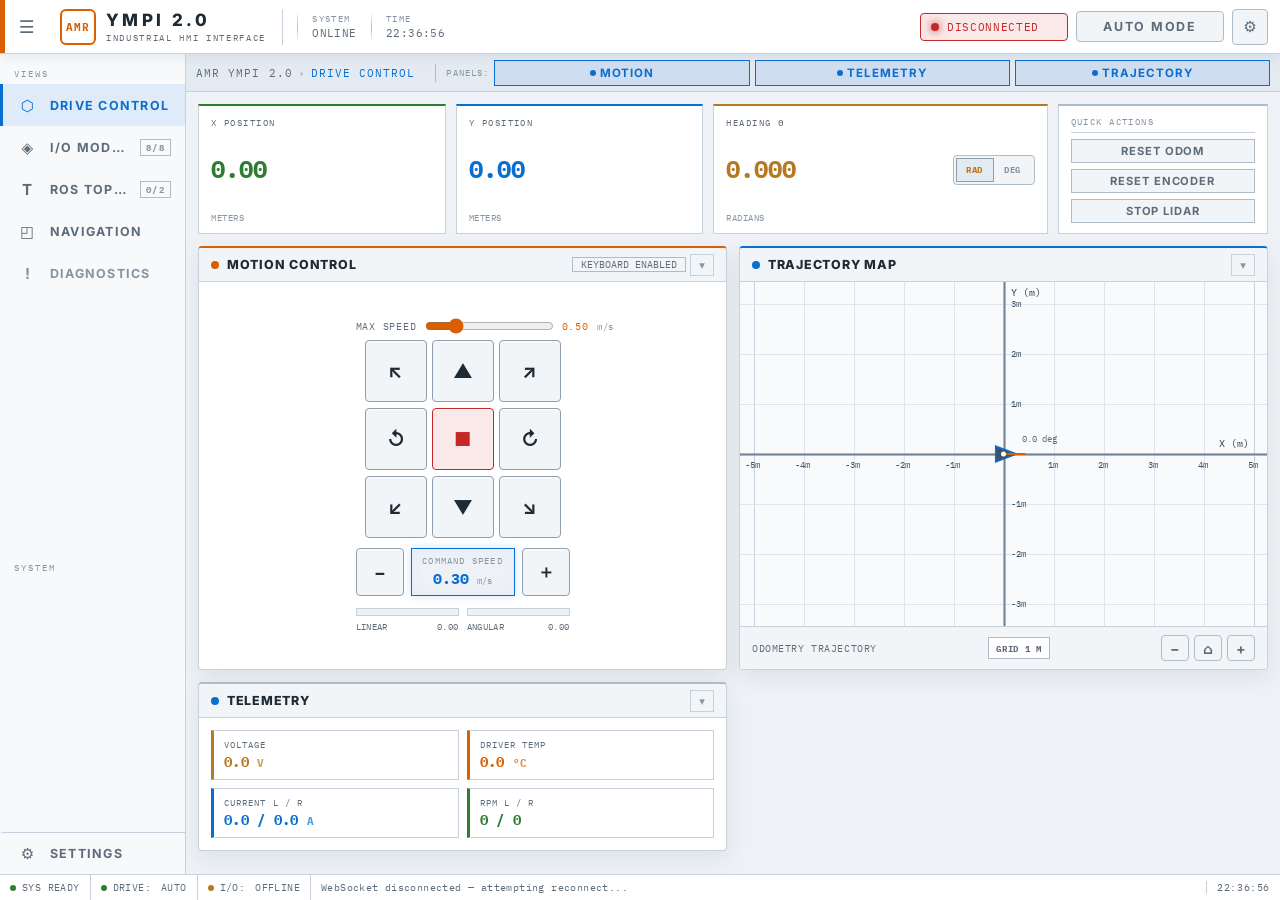
==== commit 2a0bcf02: "jalan lurus ga bisa putar balik vz=0.02" ====
--- a/arya_web_interface/arya_web_interface/static/index.html
+++ b/arya_web_interface/arya_web_interface/static/index.html
@@ -1,1902 +1,7120 @@
 <!DOCTYPE html>
 <html lang="en">
+
 <head>
-<meta charset="utf-8" />
-<meta name="viewport" content="width=device-width,initial-scale=1" />
-<title>AMR Interface Control</title>
-<link href="https://fonts.googleapis.com/css2?family=IBM+Plex+Mono:wght@400;500;600;700&family=Inter:wght@400;500;600;700;800&display=swap" rel="stylesheet">
-
-<style>
-*, *::before, *::after { box-sizing: border-box; margin: 0; padding: 0; }
-
-:root{
-  --bg:#eef2f6;
-  --bg2:#f7f9fb;
-  --surface:#ffffff;
-  --surface-2:#e7edf3;
-  --surface-3:#d7e0e8;
-  --border:#c6d0da;
-  --border-strong:#9aa8b6;
-  --header:#2f3944;
-  --header-2:#26303a;
-  --accent:#0a6ed1;
-  --accent-2:#084c8d;
-  --accent-soft:#d9e9f8;
-  --text:#1f2a33;
-  --text2:#637180;
-  --success:#2e7d32;
-  --danger:#c62828;
-  --warning:#d9822b;
-  --led-on:#2e7d32;
-  --led-off:#c7d1db;
-  --do-on:#d9822b;
-  --do-off:#dbe3ea;
-  --shadow:0 10px 28px rgba(36, 47, 59, .08);
-  --radius:14px;
-}
-
-body{
-  font-family:'Inter',system-ui,-apple-system,BlinkMacSystemFont,"Segoe UI",sans-serif;
-  background:
-    linear-gradient(180deg, rgba(255,255,255,.55), rgba(255,255,255,0) 180px),
-    var(--bg);
-  color:var(--text);
-  min-height:100vh;
-  overflow-x:hidden;
-}
-
-button, input, select, textarea { font:inherit; }
-
-header{
-  background:linear-gradient(180deg, var(--header), var(--header-2));
-  border-bottom:1px solid #1d242c;
-  padding:0 22px;
-  display:flex;
-  align-items:center;
-  justify-content:space-between;
-  min-height:68px;
-  position:sticky;
-  top:0;
-  z-index:100;
-  box-shadow:0 8px 24px rgba(0,0,0,.18);
-}
-
-.header-logo{
-  display:flex;
-  align-items:center;
-  gap:14px;
-  color:#f7fafc;
-}
-
-.brand-mark{
-  width:42px;
-  height:42px;
-  border-radius:10px;
-  background:linear-gradient(180deg, #cf2e2e, #9f1f1f);
-  color:#fff;
-  display:grid;
-  place-items:center;
-  font-weight:800;
-  font-size:.9rem;
-  letter-spacing:.08em;
-  box-shadow:inset 0 1px 0 rgba(255,255,255,.25), 0 6px 16px rgba(0,0,0,.24);
-}
-
-.brand-text{
-  display:flex;
-  flex-direction:column;
-  gap:2px;
-  line-height:1.1;
-}
-
-.brand-text strong{
-  font-size:1.08rem;
-  font-weight:700;
-  letter-spacing:.04em;
-}
-
-.brand-text span{
-  font-size:.76rem;
-  color:#c7d1db;
-  letter-spacing:.12em;
-  text-transform:uppercase;
-}
-
-.header-right{
-  display:flex;
-  align-items:center;
-  gap:12px;
-  flex-wrap:wrap;
-}
-
-#statusBadge{
-  position:relative;
-  font-family:'IBM Plex Mono', ui-monospace, SFMono-Regular, Menlo, Consolas, monospace;
-  font-size:.74rem;
-  font-weight:600;
-  letter-spacing:.04em;
-  padding:7px 12px 7px 26px;
-  border-radius:999px;
-  background:rgba(255,255,255,.06);
-  border:1px solid rgba(255,255,255,.14);
-  color:#f2b96a;
-  min-width:148px;
-  text-align:left;
-}
-
-#statusBadge::before{
-  content:'';
-  position:absolute;
-  left:10px;
-  top:50%;
-  transform:translateY(-50%);
-  width:8px;
-  height:8px;
-  border-radius:50%;
-  background:currentColor;
-  box-shadow:0 0 8px currentColor;
-}
-
-#statusBadge.connected{
-  color:var(--success);
-  background:rgba(46,125,50,.12);
-  border-color:rgba(46,125,50,.32);
-}
-
-#statusBadge.error{
-  color:#ff8a80;
-  background:rgba(198,40,40,.14);
-  border-color:rgba(198,40,40,.32);
-}
-
-.mode-toggle{
-  min-width:148px;
-  background:linear-gradient(180deg, #ffffff, #e8edf2);
-  color:var(--header);
-  font-weight:700;
-  font-size:.82rem;
-  letter-spacing:.08em;
-  border:1px solid var(--border-strong);
-  border-radius:10px;
-  padding:9px 14px;
-  cursor:pointer;
-  transition:.18s ease;
-  box-shadow:inset 0 1px 0 rgba(255,255,255,.9);
-}
-
-.mode-toggle:hover{
-  border-color:var(--accent);
-  color:var(--accent-2);
-}
-
-.mode-toggle.active{
-  background:linear-gradient(180deg, var(--accent), var(--accent-2));
-  color:#fff;
-  border-color:var(--accent-2);
-  box-shadow:inset 0 1px 0 rgba(255,255,255,.2);
-}
-
-.tab-bar{
-  display:flex;
-  gap:4px;
-  padding:8px 14px 0;
-  background:linear-gradient(180deg, #dde4eb 0%, #edf2f6 100%);
-  border-bottom:1px solid var(--border);
-  overflow-x:auto;
-}
-
-.tab{
-  flex:1;
-  text-align:center;
-  padding:14px 20px 12px;
-  font-weight:700;
-  font-size:.9rem;
-  color:var(--text2);
-  cursor:pointer;
-  border:1px solid transparent;
-  border-bottom:none;
-  border-radius:12px 12px 0 0;
-  transition:.18s ease;
-  white-space:nowrap;
-  user-select:none;
-  text-transform:uppercase;
-  letter-spacing:.08em;
-}
-
-.tab:hover{
-  color:var(--text);
-  background:rgba(255,255,255,.58);
-}
-
-.tab.active{
-  background:var(--surface);
-  color:var(--accent-2);
-  border-color:var(--border);
-  box-shadow:0 -1px 0 var(--surface), 0 12px 18px rgba(31,42,51,.05);
-}
-
-.page{
-  display:none;
-  padding:20px 16px 24px;
-}
-
-.page.active{ display:block; }
-
-.container,
-.conn-panel,
-.io-map-card,
-.io-panel{
-  box-shadow:var(--shadow);
-}
-
-.container{
-  width:min(95%, 1280px);
-  background:var(--surface);
-  border:1px solid var(--border);
-  border-radius:18px;
-  margin:0 auto 18px;
-  padding:22px;
-  position:relative;
-  overflow:hidden;
-}
-
-.container::before{
-  content:'DRIVE OPERATIONS';
-  display:block;
-  margin-bottom:16px;
-  padding-bottom:12px;
-  border-bottom:1px solid var(--surface-3);
-  color:var(--text2);
-  font-size:.78rem;
-  font-weight:700;
-  letter-spacing:.14em;
-  text-transform:uppercase;
-}
-
-.drive-layout{
-  display:grid;
-  grid-template-columns:300px 1fr;
-  gap:22px;
-  align-items:start;
-}
-@media(max-width:900px){
-  .drive-layout{ grid-template-columns:1fr; }
-}
-
-.dpad-wrap,
-.odom-panel{
-  background:linear-gradient(180deg, var(--bg2), #ffffff);
-  border:1px solid var(--border);
-  border-radius:16px;
-  padding:18px;
-}
-
-.dpad-wrap{
-  position:sticky;
-  top:96px;
-  display:flex;
-  flex-direction:column;
-  align-items:center;
-  gap:8px;
-}
-
-@media(max-width:900px){
-  .dpad-wrap{ position:static; }
-}
-
-.dpad-wrap::before{
-  content:'Motion Command';
-  align-self:stretch;
-  font-size:.78rem;
-  font-weight:700;
-  color:var(--text2);
-  text-transform:uppercase;
-  letter-spacing:.14em;
-  padding-bottom:10px;
-  margin-bottom:4px;
-  border-bottom:1px solid var(--surface-3);
-}
-
-.dpad-row{
-  display:flex;
-  gap:8px;
-}
-
-.btn{
-  width:72px;
-  height:72px;
-  border:1px solid var(--border-strong);
-  border-radius:14px;
-  background:linear-gradient(180deg, #ffffff 0%, #e4ebf2 100%);
-  font-size:1.38rem;
-  font-weight:700;
-  color:var(--header);
-  cursor:pointer;
-  transition:.12s ease;
-  user-select:none;
-  display:flex;
-  align-items:center;
-  justify-content:center;
-  box-shadow:inset 0 1px 0 rgba(255,255,255,.85), 0 4px 12px rgba(31,42,51,.08);
-}
-
-.btn:hover{
-  border-color:var(--accent);
-  color:var(--accent-2);
-  transform:translateY(-1px);
-}
-
-.btn:active,
-.btn.active{
-  background:linear-gradient(180deg, var(--accent), var(--accent-2));
-  color:#fff;
-  border-color:var(--accent-2);
-  transform:translateY(1px) scale(.98);
-  box-shadow:inset 0 1px 0 rgba(255,255,255,.18);
-}
-
-.btn-stop{
-  border-color:var(--danger) !important;
-  color:var(--danger) !important;
-  background:linear-gradient(180deg, #fff5f5, #ffe1e1) !important;
-}
-
-.btn-stop:active{
-  background:linear-gradient(180deg, #da3b3b, #b22222) !important;
-  color:#fff !important;
-}
-
-.btn-speed{
-  width:58px;
-  height:58px;
-  font-size:1.06rem;
-  border-radius:12px;
-}
-
-.speed-row{
-  display:flex;
-  justify-content:space-between;
-  gap:10px;
-  margin-top:8px;
-}
-
-.speed-badge{
-  flex:1;
-  background:linear-gradient(180deg, #36414d, #2a333d);
-  border:1px solid #222b33;
-  border-radius:12px;
-  padding:8px 10px;
-  font-family:'IBM Plex Mono', ui-monospace, monospace;
-  font-size:.88rem;
-  color:#fff;
-  font-weight:700;
-  text-align:center;
-  box-shadow:inset 0 1px 0 rgba(255,255,255,.1);
-}
-
-.speed-badge small{
-  display:block;
-  font-size:.64rem;
-  color:#b8c4cf;
-  font-weight:500;
-  margin-bottom:4px;
-  letter-spacing:.12em;
-}
-
-.slider-container{
-  display:flex;
-  justify-content:center;
-  align-items:center;
-  gap:10px;
-  color:var(--text2);
-  font-size:.86rem;
-  margin-bottom:8px;
-  width:100%;
-}
-
-.slider-container label{
-  font-weight:600;
-  text-transform:uppercase;
-  letter-spacing:.08em;
-}
-
-.slider-container input[type=range]{
-  width:170px;
-  accent-color:var(--accent);
-}
-
-.throttle-container{
-  margin-top:12px;
-  display:flex;
-  gap:10px;
-}
-
-.bar-col{ flex:1; }
-
-.bar-box{
-  width:100%;
-  height:12px;
-  border-radius:999px;
-  background:#dce4eb;
-  border:1px solid var(--border);
-  overflow:hidden;
-  position:relative;
-}
-
-.bar-fill{
-  position:absolute;
-  top:0;
-  left:0;
-  height:100%;
-  background:linear-gradient(90deg, var(--accent-2), var(--accent));
-  width:0%;
-  transition:width .1s;
-}
-
-.bar-label{
-  font-size:.74rem;
-  margin-top:6px;
-  font-weight:600;
-  color:var(--text2);
-  display:flex;
-  justify-content:space-between;
-  text-transform:uppercase;
-  letter-spacing:.05em;
-}
-
-.odom-panel{
-  display:flex;
-  flex-direction:column;
-  gap:12px;
-}
-
-.odom-panel::before{
-  content:'Robot Feedback';
-  font-size:.78rem;
-  font-weight:700;
-  color:var(--text2);
-  text-transform:uppercase;
-  letter-spacing:.14em;
-  padding-bottom:10px;
-  border-bottom:1px solid var(--surface-3);
-}
-
-.odom-cards{
-  display:grid;
-  grid-template-columns:repeat(3,1fr);
-  gap:10px;
-}
-
-@media(max-width:700px){
-  .odom-cards{ grid-template-columns:1fr; }
-}
-
-.odom-card{
-  background:#ffffff;
-  border:1px solid var(--border);
-  border-radius:14px;
-  padding:14px 12px;
-  text-align:center;
-  border-top:4px solid var(--accent);
-  min-height:106px;
-  box-shadow:none;
-}
-
-.odom-card.x-card{ border-top-color:var(--success); }
-.odom-card.y-card{ border-top-color:var(--accent); }
-.odom-card.t-card{ border-top-color:var(--warning); }
-
-.odom-label{
-  font-family:'IBM Plex Mono', ui-monospace, monospace;
-  font-size:.67rem;
-  color:var(--text2);
-  margin-bottom:8px;
-  letter-spacing:.11em;
-  text-transform:uppercase;
-}
-
-.odom-val{
-  font-family:'IBM Plex Mono', ui-monospace, monospace;
-  font-size:1.42rem;
-  font-weight:700;
-  color:var(--text);
-}
-
-.odom-unit{
-  font-size:.68rem;
-  color:var(--text2);
-  margin-top:5px;
-  text-transform:uppercase;
-  letter-spacing:.06em;
-}
-
-.telemetry{
-  display:grid;
-  grid-template-columns:repeat(2,1fr);
-  gap:10px;
-}
-
-@media(max-width:700px){
-  .telemetry{ grid-template-columns:1fr; }
-}
-
-.telemetry > div{
-  background:linear-gradient(180deg, #ffffff, #f4f7fa);
-  border:1px solid var(--border);
-  border-radius:12px;
-  padding:10px 14px;
-  font-size:.84rem;
-  color:var(--text2);
-  min-height:46px;
-  display:flex;
-  align-items:center;
-  justify-content:space-between;
-  gap:10px;
-}
-
-.telemetry b{
-  color:var(--text);
-  font-family:'IBM Plex Mono', ui-monospace, monospace;
-  font-weight:700;
-}
-
-canvas{
-  border:1px solid var(--border);
-  border-radius:14px;
-  background:#f8fbfd;
-  display:block;
-  width:100%;
-  box-shadow:inset 0 1px 0 rgba(255,255,255,.85);
-}
-
-.reset-btns,
-.zoom-btns{
-  display:flex;
-  justify-content:center;
-  gap:8px;
-  flex-wrap:wrap;
-}
-
-.reset-btn,
-.zoom-btn{
-  background:linear-gradient(180deg, #ffffff, #e9eef3);
-  border:1px solid var(--border-strong);
-  border-radius:10px;
-  padding:8px 14px;
-  font-weight:700;
-  color:var(--header);
-  cursor:pointer;
-  transition:.15s ease;
-  font-size:.8rem;
-  letter-spacing:.06em;
-  text-transform:uppercase;
-  box-shadow:none;
-}
-
-.reset-btn:hover,
-.zoom-btn:hover{
-  border-color:var(--accent);
-  color:var(--accent-2);
-}
-
-.localization-panel{
-  background:linear-gradient(180deg, #f7fbff 0%, #eef4f9 100%);
-  border:1px solid var(--border);
-  border-radius:14px;
-  padding:16px;
-  display:flex;
-  flex-direction:column;
-  gap:14px;
-}
-
-.localization-head{
-  display:flex;
-  align-items:flex-start;
-  justify-content:space-between;
-  gap:12px;
-  flex-wrap:wrap;
-}
-
-.localization-title{
-  color:var(--accent-2);
-  font-size:.78rem;
-  font-weight:800;
-  letter-spacing:.16em;
-  text-transform:uppercase;
-}
-
-.localization-subtitle{
-  margin-top:5px;
-  color:var(--text2);
-  font-size:.84rem;
-  line-height:1.5;
-  max-width:700px;
-}
-
-.localization-status{
-  font-family:'IBM Plex Mono', ui-monospace, monospace;
-  font-size:.72rem;
-  font-weight:700;
-  letter-spacing:.06em;
-  padding:6px 10px;
-  border-radius:999px;
-  border:1px solid var(--border);
-  background:#fff;
-  color:var(--text2);
-}
-
-.localization-status.ready{
-  background:rgba(10,110,209,.08);
-  border-color:rgba(10,110,209,.24);
-  color:var(--accent-2);
-}
-
-.localization-status.busy{
-  background:rgba(217,130,43,.12);
-  border-color:rgba(217,130,43,.24);
-  color:#9b5d11;
-}
-
-.localization-status.success{
-  background:rgba(46,125,50,.12);
-  border-color:rgba(46,125,50,.24);
-  color:#1d5b21;
-}
-
-.localization-status.error{
-  background:rgba(198,40,40,.12);
-  border-color:rgba(198,40,40,.24);
-  color:var(--danger);
-}
-
-.localization-controls{
-  display:grid;
-  grid-template-columns:minmax(0, 1fr);
-  gap:12px;
-  align-items:end;
-}
-
-.localization-field{
-  display:flex;
-  flex-direction:column;
-  gap:8px;
-  min-width:0;
-}
-
-.localization-field span{
-  font-size:.72rem;
-  color:var(--text2);
-  font-weight:700;
-  letter-spacing:.1em;
-  text-transform:uppercase;
-}
-
-.localization-field select{
-  width:100%;
-  border:1px solid var(--border-strong);
-  border-radius:10px;
-  padding:11px 12px;
-  background:#fff;
-  color:var(--text);
-  font-family:'IBM Plex Mono', ui-monospace, monospace;
-}
-
-.localization-field select:focus{
-  outline:none;
-  border-color:var(--accent);
-  box-shadow:0 0 0 3px rgba(10,110,209,.12);
-}
-
-.localization-hint{
-  color:var(--text2);
-  font-size:.78rem;
-  line-height:1.5;
-  font-family:'IBM Plex Mono', ui-monospace, monospace;
-}
-
-.coord-display{ display:none; }
-
-#speedIndicator{
-  position:fixed;
-  top:80px;
-  right:16px;
-  font-size:.92rem;
-  background:linear-gradient(180deg, var(--accent), var(--accent-2));
-  color:#fff;
-  padding:9px 14px;
-  border-radius:10px;
-  opacity:0;
-  transition:opacity .25s;
-  pointer-events:none;
-  font-family:'IBM Plex Mono', ui-monospace, monospace;
-  z-index:200;
-  box-shadow:0 10px 22px rgba(10,110,209,.22);
-}
-
-#speedIndicator.show{ opacity:1; }
-
-/* IO PAGE */
-.io-page-grid{
-  display:grid;
-  grid-template-columns:1fr 1fr;
-  gap:18px;
-  max-width:1280px;
-  margin:0 auto;
-}
-@media(max-width:860px){
-  .io-page-grid{ grid-template-columns:1fr; }
-}
-
-.io-panel{
-  background:var(--surface);
-  border:1px solid var(--border);
-  border-radius:18px;
-  overflow:hidden;
-}
-
-.io-panel-header{
-  display:flex;
-  align-items:center;
-  gap:10px;
-  padding:14px 18px;
-  border-bottom:1px solid var(--border);
-  background:linear-gradient(180deg, #f6f8fb 0%, #e5ebf2 100%);
-}
-
-.io-panel-title{
-  font-size:.96rem;
-  font-weight:700;
-  letter-spacing:.1em;
-  color:var(--text);
-  text-transform:uppercase;
-}
-
-.io-panel-badge{
-  margin-left:auto;
-  font-family:'IBM Plex Mono', ui-monospace, monospace;
-  font-size:.74rem;
-  padding:4px 9px;
-  border-radius:999px;
-  background:var(--surface);
-  border:1px solid var(--border);
-  color:var(--accent-2);
-}
-
-.io-panel-body{
-  padding:14px;
-  display:flex;
-  flex-direction:column;
-  gap:10px;
-}
-
-.io-status-row{
-  display:flex;
-  align-items:center;
-  gap:10px;
-  padding:10px 16px;
-  font-size:.78rem;
-  color:var(--text2);
-  font-family:'IBM Plex Mono', ui-monospace, monospace;
-  background:#f8fafc;
-  border-bottom:1px solid var(--surface-3);
-}
-
-.io-byte-hex{
-  background:#fff;
-  border:1px solid var(--border);
-  padding:4px 8px;
-  border-radius:6px;
-  color:var(--accent-2);
-  font-size:.78rem;
-}
-
-.io-channel{
-  display:flex;
-  align-items:center;
-  gap:12px;
-  padding:12px 14px;
-  background:linear-gradient(180deg, #ffffff, #f4f7fa);
-  border:1px solid var(--border);
-  border-radius:12px;
-  transition:border-color .2s, box-shadow .2s, transform .2s;
-  min-width:0;
-}
-
-.io-channel:hover{
-  border-color:var(--accent);
-  box-shadow:0 8px 16px rgba(10,110,209,.08);
-  transform:translateY(-1px);
-}
-
-.led{
-  width:20px;
-  height:20px;
-  border-radius:50%;
-  background:var(--led-off);
-  border:2px solid #b5c2cf;
-  transition:background .15s, box-shadow .15s, border-color .15s;
-  flex-shrink:0;
-}
-
-.led.on{
-  background:var(--led-on);
-  border-color:#216126;
-  box-shadow:0 0 0 4px rgba(46,125,50,.12), 0 0 12px rgba(46,125,50,.35);
-}
-
-.toggle-switch{
-  position:relative;
-  width:56px;
-  height:28px;
-  flex-shrink:0;
-  margin-left:auto;
-}
-
-.toggle-switch input{ display:none; }
-
-.toggle-track{
-  position:absolute;
-  inset:0;
-  background:var(--do-off);
-  border:1px solid var(--border-strong);
-  border-radius:999px;
-  cursor:pointer;
-  transition:background .2s, border-color .2s, box-shadow .2s;
-  box-shadow:inset 0 1px 2px rgba(0,0,0,.06);
-}
-
-.toggle-track::after{
-  content:'';
-  position:absolute;
-  top:2px;
-  left:2px;
-  width:22px;
-  height:22px;
-  border-radius:50%;
-  background:#fff;
-  transition:transform .2s, background .2s;
-  box-shadow:0 2px 6px rgba(0,0,0,.18);
-}
-
-.toggle-switch input:checked + .toggle-track{
-  background:rgba(217,130,43,.25);
-  border-color:var(--do-on);
-  box-shadow:0 0 0 3px rgba(217,130,43,.08);
-}
-
-.toggle-switch input:checked + .toggle-track::after{
-  transform:translateX(28px);
-  background:#fff;
-}
-
-.io-channel-info{
-  overflow:hidden;
-  flex:1;
-  min-width:0;
-}
-
-.io-channel-num{
-  font-family:'IBM Plex Mono', ui-monospace, monospace;
-  font-size:.68rem;
-  color:var(--text2);
-  margin-bottom:4px;
-  letter-spacing:.04em;
-}
-
-.io-channel-name{
-  font-weight:700;
-  font-size:.91rem;
-  color:var(--text);
-  white-space:nowrap;
-  overflow:hidden;
-  text-overflow:ellipsis;
-}
-
-.io-ch-status{
-  font-family:'IBM Plex Mono', ui-monospace, monospace;
-  font-size:.69rem;
-  margin-top:4px;
-  color:var(--text2);
-  transition:color .15s;
-  letter-spacing:.04em;
-}
-
-.io-ch-status.on{ color:var(--success); }
-.io-ch-status.on-do{ color:var(--warning); }
-
-.bulk-controls{
-  display:flex;
-  gap:8px;
-  flex-wrap:wrap;
-  padding:14px 16px;
-  border-top:1px solid var(--border);
-  background:#f4f7fa;
-}
-
-.bulk-btn{
-  flex:1;
-  min-width:92px;
-  padding:9px 10px;
-  background:linear-gradient(180deg, #ffffff, #e9eef3);
-  border:1px solid var(--border-strong);
-  border-radius:10px;
-  font-weight:700;
-  font-size:.8rem;
-  color:var(--header);
-  cursor:pointer;
-  transition:.15s;
-  letter-spacing:.06em;
-  text-transform:uppercase;
-}
-
-.bulk-btn:hover{
-  border-color:var(--accent);
-  color:var(--accent-2);
-}
-
-.bulk-btn.danger:hover{
-  border-color:var(--danger);
-  color:var(--danger);
-}
-
-.io-map-card{
-  background:var(--surface);
-  border:1px solid var(--border);
-  border-radius:18px;
-  overflow:hidden;
-  max-width:1280px;
-  margin:0 auto 18px;
-}
-
-.io-map-header{
-  display:flex;
-  align-items:center;
-  justify-content:space-between;
-  padding:16px 20px;
-  background:linear-gradient(180deg, #f6f8fb 0%, #e4ebf2 100%);
-  border-bottom:1px solid transparent;
-  font-size:.95rem;
-  font-weight:700;
-  letter-spacing:.08em;
-  cursor:pointer;
-  user-select:none;
-  transition:background .2s;
-  text-transform:uppercase;
-}
-
-.io-map-header:hover{
-  background:linear-gradient(180deg, #f9fbfd, #eaf0f6);
-}
-
-.io-map-chevron{
-  font-size:.85rem;
-  color:var(--text2);
-  transition:transform .28s ease;
-  margin-left:8px;
-  flex-shrink:0;
-}
-
-.io-map-card.open .io-map-chevron{ transform:rotate(180deg); }
-.io-map-card.open .io-map-header{ border-bottom-color:var(--border); }
-
-.io-map-body{
-  display:grid;
-  grid-template-rows:0fr;
-  transition:grid-template-rows .28s ease;
-}
-
-.io-map-card.open .io-map-body{ grid-template-rows:1fr; }
-.io-map-body-inner{ overflow:hidden; }
-
-.io-map-table{
-  width:100%;
-  border-collapse:collapse;
-  font-size:.86rem;
-}
-
-.io-map-table thead tr{
-  background:#f3f6f9;
-  font-family:'IBM Plex Mono', ui-monospace, monospace;
-  font-size:.71rem;
-  color:var(--text2);
-  letter-spacing:.08em;
-}
-
-.io-map-table th{
-  padding:11px 14px;
-  text-align:left;
-}
-
-.io-map-table td{
-  padding:10px 14px;
-  border-top:1px solid var(--surface-3);
-  vertical-align:middle;
-}
-
-.io-map-table tr:hover td{
-  background:#f8fafc;
-}
-
-.tag{
-  display:inline-block;
-  padding:3px 8px;
-  border-radius:999px;
-  font-size:.68rem;
-  font-family:'IBM Plex Mono', ui-monospace, monospace;
-  font-weight:700;
-  letter-spacing:.04em;
-}
-
-.tag-di{
-  background:rgba(46,125,50,.1);
-  color:#1d5b21;
-  border:1px solid rgba(46,125,50,.22);
-}
-
-.tag-do{
-  background:rgba(217,130,43,.13);
-  color:#9b5d11;
-  border:1px solid rgba(217,130,43,.24);
-}
-
-.mini-led,
-.mini-do{
-  display:inline-block;
-  width:10px;
-  height:10px;
-  border-radius:50%;
-  border:1px solid #b8c4cf;
-  vertical-align:middle;
-  margin-right:4px;
-}
-
-.mini-led{ background:var(--led-off); }
-.mini-led.on{
-  background:var(--led-on);
-  box-shadow:0 0 7px rgba(46,125,50,.45);
-}
-.mini-do{ background:var(--do-off); }
-.mini-do.on{
-  background:var(--do-on);
-  box-shadow:0 0 7px rgba(217,130,43,.45);
-}
-
-.conn-panel{
-  background:var(--surface);
-  border:1px solid var(--border);
-  border-radius:18px;
-  padding:16px 20px;
-  max-width:1280px;
-  margin:0 auto 18px;
-  display:flex;
-  align-items:center;
-  gap:14px;
-  flex-wrap:wrap;
-}
-
-.conn-panel::before{
-  content:'I/O Communication';
-  width:100%;
-  color:var(--text2);
-  font-size:.78rem;
-  font-weight:700;
-  letter-spacing:.14em;
-  text-transform:uppercase;
-  padding-bottom:10px;
-  border-bottom:1px solid var(--surface-3);
-  margin-bottom:2px;
-}
-
-.conn-label{
-  font-size:.7rem;
-  color:var(--text2);
-  font-family:'IBM Plex Mono', ui-monospace, monospace;
-  letter-spacing:.08em;
-}
-
-.conn-val{
-  font-size:.87rem;
-  color:var(--text);
-  font-weight:700;
-  font-family:'IBM Plex Mono', ui-monospace, monospace;
-}
-
-.conn-sep{ color:var(--border-strong); }
-
-.conn-dot{
-  width:12px;
-  height:12px;
-  border-radius:50%;
-  background:var(--warning);
-  box-shadow:0 0 10px rgba(217,130,43,.55);
-  flex-shrink:0;
-  transition:.3s;
-}
-
-.conn-dot.ok{
-  background:var(--success);
-  box-shadow:0 0 10px rgba(46,125,50,.55);
-}
-
-.conn-dot.err{
-  background:var(--danger);
-  box-shadow:0 0 10px rgba(198,40,40,.55);
-}
-
-footer{
-  text-align:center;
-  padding:14px 16px;
-  font-size:.73rem;
-  color:var(--text2);
-  border-top:1px solid var(--border);
-  margin-top:18px;
-  background:#f4f7fa;
-  letter-spacing:.05em;
-}
-
-@media(max-width:600px){
-  .container{ padding:16px; }
-  .header-right{ gap:8px; }
-  #statusBadge{ min-width:132px; }
-  .mode-toggle{ min-width:132px; }
-  .io-map-table th:nth-child(5), .io-map-table td:nth-child(5){ display:none; }
-}
-
-@media(max-width:780px){
-  .localization-controls{ grid-template-columns:1fr; }
-}
-</style>
-
+  <meta charset="utf-8" />
+  <meta name="viewport" content="width=device-width,initial-scale=1" />
+  <title>AMR Interface Control — YMPI 2.0</title>
+  <link
+    href="https://fonts.googleapis.com/css2?family=Inter:wght@400;500;600;700;800&family=IBM+Plex+Mono:wght@400;500;600;700&display=swap"
+    rel="stylesheet">
+  <style>
+    /* ============================================================
+   DESIGN TOKENS — Siemens/Beckhoff WCAG-Compliant
+   All foreground colors verified ≥4.5:1 on their backgrounds
+============================================================ */
+    :root {
+      /* Surfaces (darkest → lightest) */
+      --s0: #eef2f6;
+      --s1: #f7f9fb;
+      --s2: #ffffff;
+      --s3: #f2f5f8;
+      --s4: #e4eaf1;
+      --s5: #d7e0e8;
+      --shd: 0 8px 22px rgba(31, 42, 51, .08);
+
+      /* Borders */
+      --b0: #c7d1db;
+      --b1: #aebbc8;
+      --b2: #8f9ead;
+      --b3: #697989;
+
+      /* Cyan — Siemens (#00C8F0 on #0C1826 → 10.2:1 AAA ✓) */
+      --cy: #0A6ED1;
+      --cy2: #084C8D;
+      --cy-bg: rgba(10, 110, 209, .10);
+      --cy-glo: rgba(10, 110, 209, .20);
+
+      /* Orange — Beckhoff (#FF7A00 on #0C1826 → 9.5:1 AAA ✓) */
+      --or: #D95F02;
+      --or2: #A83E00;
+      --or-bg: rgba(217, 95, 2, .10);
+      --or-glo: rgba(217, 95, 2, .18);
+
+      /* Status */
+      --gn: #2E7D32;
+      --gn-bg: rgba(46, 125, 50, .10);
+      --rd: #C62828;
+      --rd-bg: rgba(198, 40, 40, .10);
+      --yw: #B7791F;
+      --yw-bg: rgba(183, 121, 31, .12);
+
+      /* Text (all on --s1 #0C1826) */
+      --t1: #1F2A33;
+      --t2: #5E6B78;
+      --t3: #8794A3;
+
+      /* Fonts */
+      --fu: 'Inter', system-ui, -apple-system, BlinkMacSystemFont, "Segoe UI", sans-serif;
+      --fm: 'IBM Plex Mono', ui-monospace, SFMono-Regular, Menlo, Consolas, monospace;
+
+      /* Layout */
+      --hh: 54px;
+      --th: 38px;
+      --sbh: 26px;
+      --sw: 186px;
+      --scw: 50px;
+    }
+
+    /* ============================================================ BASE */
+    *,
+    *::before,
+    *::after {
+      box-sizing: border-box;
+      margin: 0;
+      padding: 0
+    }
+
+    .sr-only {
+      position: absolute;
+      width: 1px;
+      height: 1px;
+      padding: 0;
+      margin: -1px;
+      overflow: hidden;
+      clip: rect(0, 0, 0, 0);
+      white-space: nowrap;
+      border: 0;
+    }
+
+    html,
+    body {
+      height: 100%;
+      overflow: hidden
+    }
+
+    button,
+    input,
+    select,
+    textarea {
+      font: inherit
+    }
+
+    body {
+      font-family: var(--fu);
+      background: var(--s0);
+      color: var(--t1);
+      display: flex;
+      flex-direction: column;
+      height: 100vh;
+      font-size: 14px
+    }
+
+    ::-webkit-scrollbar {
+      width: 5px;
+      height: 5px
+    }
+
+    ::-webkit-scrollbar-track {
+      background: var(--s1)
+    }
+
+    ::-webkit-scrollbar-thumb {
+      background: var(--b1);
+      border-radius: 8px
+    }
+
+    select option {
+      background: var(--s2);
+      color: var(--t1)
+    }
+
+    /* Subtle CRT scanlines */
+    body::after {
+      display: none
+    }
+
+    /* ============================================================ HEADER */
+    .hmi-header {
+      flex-shrink: 0;
+      height: var(--hh);
+      background: var(--s2);
+      border-bottom: 1px solid var(--b0);
+      display: flex;
+      align-items: center;
+      position: relative;
+      z-index: 200;
+      box-shadow: 0 2px 12px rgba(31, 42, 51, .08);
+    }
+
+    /* Orange Beckhoff left stripe */
+    .hmi-header::before {
+      content: '';
+      position: absolute;
+      left: 0;
+      top: 0;
+      bottom: 0;
+      width: 5px;
+      background: var(--or)
+    }
+
+    .hdr-menu {
+      width: var(--scw);
+      height: var(--hh);
+      flex-shrink: 0;
+      display: flex;
+      align-items: center;
+      justify-content: center;
+      background: none;
+      border: none;
+      color: var(--t2);
+      cursor: pointer;
+      font-size: 1.1rem;
+      transition: .15s;
+      padding-left: 4px;
+    }
+
+    .hdr-menu:hover {
+      color: var(--cy);
+      background: var(--cy-bg)
+    }
+
+    .hdr-brand {
+      display: flex;
+      align-items: center;
+      gap: 10px;
+      padding: 0 16px 0 10px;
+      border-right: 1px solid var(--b0)
+    }
+
+    .brand-gem {
+      width: 36px;
+      height: 36px;
+      flex-shrink: 0;
+      border: 2px solid var(--or);
+      color: var(--or);
+      display: grid;
+      place-items: center;
+      font-family: var(--fm);
+      font-size: .7rem;
+      font-weight: 700;
+      letter-spacing: .1em;
+      border-radius: 6px;
+      box-shadow: inset 0 0 0 1px rgba(255, 255, 255, .7);
+    }
+
+    .brand-text strong {
+      display: block;
+      font-size: 1.06rem;
+      font-weight: 800;
+      letter-spacing: .2em;
+      color: var(--t1)
+    }
+
+    .brand-text small {
+      display: block;
+      font-family: var(--fm);
+      font-size: .58rem;
+      color: var(--t2);
+      letter-spacing: .18em;
+      text-transform: uppercase;
+      margin-top: 1px
+    }
+
+    .hdr-sep {
+      width: 1px;
+      height: 30px;
+      background: linear-gradient(180deg, transparent, var(--b1), transparent);
+      margin: 0 14px;
+      flex-shrink: 0
+    }
+
+    .hdr-sysinfo {
+      display: flex;
+      flex-direction: column;
+      gap: 2px
+    }
+
+    .hdr-sysinfo .si-l {
+      font-family: var(--fm);
+      font-size: .56rem;
+      color: var(--t3);
+      letter-spacing: .16em;
+      text-transform: uppercase
+    }
+
+    .hdr-sysinfo .si-v {
+      font-family: var(--fm);
+      font-size: .7rem;
+      color: var(--t2);
+      letter-spacing: .04em
+    }
+
+    .hdr-right {
+      display: flex;
+      align-items: center;
+      gap: 8px;
+      margin-left: auto;
+      padding-right: 12px
+    }
+
+    #statusBadge {
+      font-family: var(--fm);
+      font-size: .7rem;
+      letter-spacing: .06em;
+      padding: 6px 12px 6px 26px;
+      background: var(--s3);
+      border: 1px solid var(--b1);
+      color: var(--yw);
+      min-width: 148px;
+      position: relative;
+      border-radius: 4px;
+    }
+
+    #statusBadge::before {
+      content: '';
+      position: absolute;
+      left: 10px;
+      top: 50%;
+      transform: translateY(-50%);
+      width: 8px;
+      height: 8px;
+      border-radius: 50%;
+      background: currentColor;
+      box-shadow: 0 0 8px currentColor;
+    }
+
+    #statusBadge.connected {
+      color: var(--gn);
+      border-color: var(--gn);
+      background: var(--gn-bg)
+    }
+
+    #statusBadge.error {
+      color: var(--rd);
+      border-color: var(--rd);
+      background: var(--rd-bg)
+    }
+
+    @keyframes sbpulse {
+
+      0%,
+      100% {
+        opacity: 1
+      }
+
+      50% {
+        opacity: .45
+      }
+    }
+
+    #statusBadge:not(.connected):not(.error) {
+      animation: sbpulse 1.8s infinite
+    }
+
+    .mode-btn {
+      min-width: 148px;
+      padding: 7px 14px;
+      background: var(--s3);
+      border: 1px solid var(--b1);
+      color: var(--t2);
+      font-family: var(--fu);
+      font-weight: 700;
+      font-size: .78rem;
+      letter-spacing: .14em;
+      text-transform: uppercase;
+      cursor: pointer;
+      transition: .15s;
+      border-radius: 4px;
+    }
+
+    .mode-btn:hover {
+      border-color: var(--or);
+      color: var(--or);
+      background: var(--or-bg)
+    }
+
+    .mode-btn.active {
+      border-color: var(--or);
+      color: var(--or);
+      background: var(--or-bg);
+      box-shadow: 0 0 10px var(--or-glo)
+    }
+
+    .hdr-icon-btn {
+      width: 36px;
+      height: 36px;
+      display: flex;
+      align-items: center;
+      justify-content: center;
+      background: var(--s3);
+      border: 1px solid var(--b1);
+      color: var(--t2);
+      cursor: pointer;
+      font-size: .96rem;
+      transition: .15s;
+      border-radius: 4px;
+    }
+
+    .hdr-icon-btn:hover {
+      border-color: var(--cy);
+      color: var(--cy);
+      background: var(--cy-bg)
+    }
+
+    /* ============================================================ BODY LAYOUT */
+    .hmi-body {
+      display: flex;
+      flex: 1;
+      overflow: hidden
+    }
+
+    /* ============================================================ SIDEBAR */
+    .hmi-sidebar {
+      flex-shrink: 0;
+      width: var(--sw);
+      background: var(--s1);
+      border-right: 1px solid var(--b0);
+      display: flex;
+      flex-direction: column;
+      overflow: hidden;
+      transition: width .25s ease;
+      z-index: 150;
+    }
+
+    .hmi-sidebar.col {
+      width: var(--scw)
+    }
+
+    .nav-section-lbl {
+      font-family: var(--fm);
+      font-size: .54rem;
+      color: var(--t3);
+      letter-spacing: .22em;
+      text-transform: uppercase;
+      padding: 14px 14px 5px;
+      white-space: nowrap;
+      overflow: hidden;
+      transition: opacity .2s;
+    }
+
+    .hmi-sidebar.col .nav-section-lbl {
+      opacity: 0;
+      pointer-events: none
+    }
+
+    .nav-item {
+      display: flex;
+      align-items: center;
+      gap: 11px;
+      padding: 0 14px;
+      height: 42px;
+      color: var(--t2);
+      cursor: pointer;
+      white-space: nowrap;
+      overflow: hidden;
+      transition: .15s ease;
+      font-family: var(--fu);
+      font-size: .84rem;
+      font-weight: 700;
+      letter-spacing: .1em;
+      text-transform: uppercase;
+      border-left: 3px solid transparent;
+      user-select: none;
+    }
+
+    .nav-item:hover:not(.disabled) {
+      color: var(--t1);
+      background: var(--s3);
+      border-left-color: var(--b2)
+    }
+
+    .nav-item.active {
+      color: var(--cy);
+      background: var(--cy-bg);
+      border-left-color: var(--cy)
+    }
+
+    .nav-item.disabled {
+      color: var(--t3);
+      cursor: not-allowed
+    }
+
+    .nav-item.settings-item {
+      border-top: 1px solid var(--b0);
+      margin-top: auto
+    }
+
+    .nav-icon {
+      flex-shrink: 0;
+      width: 22px;
+      height: 22px;
+      display: flex;
+      align-items: center;
+      justify-content: center;
+      font-size: .95rem
+    }
+
+    .nav-lbl {
+      font-size: .78rem;
+      letter-spacing: .1em;
+      overflow: hidden;
+      text-overflow: ellipsis
+    }
+
+    .nav-badge {
+      font-family: var(--fm);
+      font-size: .54rem;
+      margin-left: auto;
+      padding: 2px 5px;
+      border: 1px solid var(--b1);
+      color: var(--t3)
+    }
+
+    .hmi-sidebar.col .nav-lbl,
+    .hmi-sidebar.col .nav-badge,
+    .hmi-sidebar.col .nav-section-lbl {
+      display: none
+    }
+
+    /* ============================================================ WORKSPACE */
+    .hmi-workspace {
+      flex: 1;
+      min-width: 0;
+      display: flex;
+      flex-direction: column;
+      overflow: hidden
+    }
+
+    /* ============================================================ TOOLBAR */
+    .hmi-toolbar {
+      flex-shrink: 0;
+      height: var(--th);
+      background: var(--s4);
+      border-bottom: 1px solid var(--b0);
+      display: flex;
+      align-items: center;
+      padding: 0 10px;
+      gap: 5px;
+      overflow-x: auto;
+      overflow-y: hidden;
+    }
+
+    .hmi-toolbar::-webkit-scrollbar {
+      height: 2px
+    }
+
+    .tb-bc {
+      font-family: var(--fm);
+      font-size: .66rem;
+      color: var(--t2);
+      letter-spacing: .1em;
+      text-transform: uppercase;
+      display: flex;
+      align-items: center;
+      gap: 5px;
+      padding-right: 10px;
+      white-space: nowrap;
+    }
+
+    .tb-bc .bc-sep {
+      color: var(--b2)
+    }
+
+    .tb-bc .bc-act {
+      color: var(--cy)
+    }
+
+    .tb-sep {
+      width: 1px;
+      height: 18px;
+      background: var(--b1);
+      margin: 0 5px;
+      flex-shrink: 0
+    }
+
+    .tb-btn {
+      height: 26px;
+      padding: 0 9px;
+      background: var(--s3);
+      border: 1px solid var(--b1);
+      color: var(--t2);
+      font-family: var(--fu);
+      font-weight: 700;
+      font-size: .72rem;
+      letter-spacing: .08em;
+      text-transform: uppercase;
+      cursor: pointer;
+      transition: .12s ease;
+      white-space: nowrap;
+      display: flex;
+      align-items: center;
+      gap: 4px;
+      flex-shrink: 0;
+    }
+
+    .tb-btn:hover {
+      border-color: var(--b2);
+      color: var(--t1);
+      background: var(--s4)
+    }
+
+    .tb-btn.on {
+      background: var(--cy-bg);
+      border-color: var(--cy);
+      color: var(--cy)
+    }
+
+    .tb-btn.on .tb-pip {
+      background: var(--cy)
+    }
+
+    .tb-btn.warn:hover {
+      border-color: var(--or);
+      color: var(--or);
+      background: var(--or-bg)
+    }
+
+    .tb-btn.dngr:hover {
+      border-color: var(--rd);
+      color: var(--rd);
+      background: var(--rd-bg)
+    }
+
+    #toolbar-drive .tb-btn[data-panel] {
+      flex: 1 1 0;
+      min-width: 120px;
+      justify-content: center;
+    }
+
+    .tb-pip {
+      width: 6px;
+      height: 6px;
+      border-radius: 50%;
+      background: var(--t3);
+      transition: .12s
+    }
+
+    /* ============================================================ CONTENT */
+    .hmi-content {
+      flex: 1;
+      overflow-y: auto;
+      overflow-x: hidden;
+      padding: 12px;
+      background: var(--s0)
+    }
+
+    .view {
+      display: none
+    }
+
+    .view.active {
+      display: block
+    }
+
+    /* ============================================================ PANEL SYSTEM */
+    .panel {
+      background: var(--s2);
+      border: 1px solid var(--b0);
+      border-top: 2px solid var(--b1);
+      overflow: hidden;
+      display: flex;
+      flex-direction: column;
+      border-radius: 4px;
+      box-shadow: var(--shd);
+    }
+
+    .panel.pcy {
+      border-top-color: var(--cy)
+    }
+
+    .panel.por {
+      border-top-color: var(--or)
+    }
+
+    .panel.pgn {
+      border-top-color: var(--gn)
+    }
+
+    .panel.pyw {
+      border-top-color: var(--yw)
+    }
+
+    .panel.phide {
+      display: none !important
+    }
+
+    .panel-hd {
+      display: flex;
+      align-items: center;
+      gap: 8px;
+      padding: 0 12px;
+      height: 34px;
+      min-height: 34px;
+      background: var(--s3);
+      border-bottom: 1px solid var(--b0);
+      flex-shrink: 0;
+    }
+
+    .panel-hd-dot {
+      width: 8px;
+      height: 8px;
+      flex-shrink: 0;
+      border-radius: 50%
+    }
+
+    .panel-title {
+      font-family: var(--fu);
+      font-size: .78rem;
+      font-weight: 800;
+      letter-spacing: .06em;
+      text-transform: uppercase;
+      color: var(--t1);
+      white-space: nowrap;
+      overflow: hidden;
+      text-overflow: ellipsis
+    }
+
+    .panel-chip {
+      font-family: var(--fm);
+      font-size: .64rem;
+      padding: 2px 6px;
+      border: 1px solid var(--b1);
+      background: var(--s3);
+      color: var(--t2);
+      flex-shrink: 0
+    }
+
+    .panel-hd-right {
+      margin-left: auto;
+      display: flex;
+      align-items: center;
+      gap: 4px;
+      flex-shrink: 0
+    }
+
+    .panel-collapse-btn {
+      width: 24px;
+      height: 22px;
+      background: var(--s3);
+      border: 1px solid var(--b0);
+      color: var(--t3);
+      cursor: pointer;
+      font-size: .7rem;
+      display: flex;
+      align-items: center;
+      justify-content: center;
+      transition: .15s;
+    }
+
+    .panel-collapse-btn:hover {
+      color: var(--t1);
+      border-color: var(--b2)
+    }
+
+    .panel-body-wrap {
+      display: grid;
+      grid-template-rows: 1fr;
+      transition: grid-template-rows .25s ease
+    }
+
+    .panel.coll .panel-body-wrap {
+      grid-template-rows: 0fr
+    }
+
+    .panel.coll .panel-collapse-btn {
+      transform: rotate(-90deg)
+    }
+
+    .panel-body-inner {
+      overflow: hidden
+    }
+
+    .panel-body {
+      padding: 12px
+    }
+
+    /* ============================================================ POS BAR (always visible) */
+    .pos-bar {
+      display: grid;
+      grid-template-columns: minmax(0, 1fr) minmax(0, 1fr) minmax(240px, 1.35fr) minmax(160px, .85fr);
+      gap: 10px;
+      margin-bottom: 12px;
+      align-items: stretch
+    }
+
+    @media(max-width:900px) {
+      .pos-bar {
+        grid-template-columns: 1fr 1fr;
+      }
+    }
+
+    .pos-card {
+      background: var(--s2);
+      border: 1px solid var(--b0);
+      border-top: 2px solid var(--b1);
+      padding: 10px 12px;
+      min-height: 72px;
+      display: flex;
+      flex-direction: column;
+      justify-content: space-between;
+      position: relative;
+      text-align: left;
+    }
+
+    .pos-card.cx {
+      border-top-color: var(--gn)
+    }
+
+    .pos-card.cy {
+      border-top-color: var(--cy)
+    }
+
+    .pos-card.ct {
+      border-top-color: var(--yw)
+    }
+
+    .pos-lbl {
+      font-family: var(--fm);
+      font-size: .58rem;
+      color: var(--t2);
+      letter-spacing: .16em;
+      text-transform: uppercase
+    }
+
+    .pos-val {
+      font-family: var(--fm);
+      font-size: 1.48rem;
+      font-weight: 700;
+      line-height: 1;
+      margin-top: 2px
+    }
+
+    .pos-card.cx .pos-val {
+      color: var(--gn)
+    }
+
+    .pos-card.cy .pos-val {
+      color: var(--cy)
+    }
+
+    .pos-card.ct .pos-val {
+      color: var(--yw)
+    }
+
+    .pos-unit {
+      font-family: var(--fm);
+      font-size: .56rem;
+      color: var(--t3);
+      text-transform: uppercase;
+      letter-spacing: .06em;
+      margin-top: 3px
+    }
+
+    .pos-card.ct {
+      display: grid;
+      grid-template-columns: minmax(0, 1fr) auto;
+      align-items: stretch;
+      gap: 14px
+    }
+
+    .pos-heading-main {
+      min-width: 0;
+      display: flex;
+      flex-direction: column;
+      justify-content: space-between
+    }
+
+    .pos-heading-main .pos-val {
+      margin-top: 2px
+    }
+
+    .pos-controls {
+      background: var(--s2);
+      border: 1px solid var(--b0);
+      border-top: 2px solid var(--b1);
+      padding: 10px 12px;
+      display: flex;
+      flex-direction: column;
+      justify-content: space-between;
+      gap: 6px;
+    }
+
+    .pos-ctrl-lbl {
+      font-family: var(--fm);
+      font-size: .56rem;
+      color: var(--t3);
+      letter-spacing: .16em;
+      text-transform: uppercase;
+      border-bottom: 1px solid var(--b0);
+      padding-bottom: 5px
+    }
+
+    .angle-sw {
+      display: inline-flex;
+      align-items: center;
+      justify-content: flex-end;
+      align-self: center;
+      flex-shrink: 0;
+      padding: 2px;
+      background: var(--s3);
+      border: 1px solid var(--b1);
+      border-radius: 4px
+    }
+
+    .angle-btn {
+      min-width: 38px;
+      height: 24px;
+      padding: 0 7px;
+      border: 0;
+      background: transparent;
+      color: var(--t3);
+      cursor: pointer;
+      font-family: var(--fm);
+      font-size: .58rem;
+      font-weight: 700;
+      letter-spacing: .06em;
+      text-transform: uppercase;
+      transition: .12s;
+    }
+
+    .angle-btn:hover {
+      color: var(--yw)
+    }
+
+    .angle-btn.active {
+      background: var(--s4);
+      color: var(--yw);
+      border: 1px solid var(--b2)
+    }
+
+    .ctrl-btn-row {
+      display: flex;
+      gap: 5px;
+      flex-wrap: wrap
+    }
+
+    .ctrl-btn {
+      flex: 1;
+      height: 24px;
+      padding: 0 6px;
+      min-width: 60px;
+      background: var(--s3);
+      border: 1px solid var(--b1);
+      color: var(--t2);
+      font-family: var(--fu);
+      font-weight: 700;
+      font-size: .7rem;
+      letter-spacing: .08em;
+      text-transform: uppercase;
+      cursor: pointer;
+      transition: .12s;
+      white-space: nowrap;
+    }
+
+    .ctrl-btn:hover {
+      border-color: var(--or);
+      color: var(--or);
+      background: var(--or-bg)
+    }
+
+    /* ============================================================ DRIVE LAYOUT */
+    .drive-grid {
+      display: grid;
+      grid-template-columns: repeat(2, minmax(340px, 1fr));
+      gap: 12px;
+      align-items: stretch
+    }
+
+    @media(max-width:1050px) {
+      .drive-grid {
+        grid-template-columns: 1fr
+      }
+    }
+
+    .drive-right {
+      display: contents
+    }
+
+    .drive-grid>.panel,
+    .drive-right>.panel {
+      height: 100%;
+      min-width: 0
+    }
+
+    #p-motion:not(.coll),
+    #p-canvas:not(.coll) {
+      min-height: 424px
+    }
+
+    #p-motion .panel-body-wrap,
+    #p-canvas .panel-body-wrap {
+      flex: 1
+    }
+
+    #p-motion .panel-body-inner,
+    #p-canvas .panel-body-inner {
+      height: 100%
+    }
+
+    /* DPAD */
+    .dpad-wrap {
+      height: 100%;
+      display: flex;
+      flex-direction: column;
+      align-items: center;
+      justify-content: center;
+      gap: 6px;
+      padding: 14px 12px
+    }
+
+    .dpad-row {
+      display: flex;
+      gap: 5px
+    }
+
+    .btn {
+      width: 62px;
+      height: 62px;
+      border: 1px solid var(--b2);
+      background: var(--s3);
+      font-size: 1.2rem;
+      font-weight: 700;
+      color: var(--t1);
+      cursor: pointer;
+      transition: .08s;
+      user-select: none;
+      display: flex;
+      align-items: center;
+      justify-content: center;
+      border-radius: 4px;
+      box-shadow: inset 0 1px 0 rgba(255, 255, 255, .8);
+    }
+
+    .btn:hover {
+      border-color: var(--cy);
+      color: var(--cy);
+      background: var(--cy-bg);
+      box-shadow: 0 0 8px var(--cy-glo)
+    }
+
+    .btn:active,
+    .btn.active {
+      background: var(--cy-bg);
+      color: var(--cy);
+      border-color: var(--cy);
+      box-shadow: 0 0 12px var(--cy-glo);
+      transform: scale(.95)
+    }
+
+    .btn-stop {
+      border-color: var(--rd) !important;
+      color: var(--rd) !important;
+      background: var(--rd-bg) !important
+    }
+
+    .btn-stop:active {
+      box-shadow: 0 0 12px rgba(255, 82, 82, .45) !important
+    }
+
+    .btn-spd {
+      width: 48px;
+      height: 48px;
+      font-size: 1.1rem
+    }
+
+    .speed-row {
+      display: flex;
+      gap: 7px;
+      align-items: stretch;
+      margin-top: 4px;
+      width: 214px
+    }
+
+    .speed-badge {
+      flex: 1;
+      background: var(--s0);
+      border: 1px solid var(--cy);
+      padding: 6px 8px;
+      text-align: center;
+      font-family: var(--fm);
+      color: var(--cy);
+      box-shadow: 0 0 8px var(--cy-glo), inset 0 0 16px rgba(10, 110, 209, .04);
+    }
+
+    .speed-badge small {
+      display: block;
+      font-size: .54rem;
+      color: var(--t3);
+      margin-bottom: 3px;
+      letter-spacing: .14em;
+      text-transform: uppercase
+    }
+
+    .speed-badge .sv {
+      font-size: .94rem;
+      font-weight: 700
+    }
+
+    .speed-badge .su {
+      font-size: .58rem;
+      color: var(--t3)
+    }
+
+    .slider-row {
+      display: flex;
+      align-items: center;
+      gap: 8px;
+      width: 214px;
+      font-family: var(--fm);
+      font-size: .62rem;
+      color: var(--t2);
+      letter-spacing: .08em;
+    }
+
+    .slider-row label {
+      text-transform: uppercase;
+      white-space: nowrap
+    }
+
+    .slider-row input[type=range] {
+      flex: 1;
+      accent-color: var(--or);
+      cursor: pointer
+    }
+
+    .slider-row .srval {
+      color: var(--or)
+    }
+
+    .bars-row {
+      display: flex;
+      gap: 8px;
+      width: 214px;
+      margin-top: 6px
+    }
+
+    .bar-col {
+      flex: 1
+    }
+
+    .bar-track {
+      height: 8px;
+      background: var(--s0);
+      border: 1px solid var(--b0);
+      overflow: hidden;
+      position: relative
+    }
+
+    .bar-fill {
+      position: absolute;
+      top: 0;
+      left: 0;
+      height: 100%;
+      width: 0%;
+      background: linear-gradient(90deg, var(--cy2), var(--cy));
+      transition: width .1s
+    }
+
+    .bar-lbl {
+      font-family: var(--fm);
+      font-size: .58rem;
+      color: var(--t2);
+      margin-top: 4px;
+      display: flex;
+      justify-content: space-between;
+      text-transform: uppercase;
+      letter-spacing: .04em
+    }
+
+    /* TELEMETRY */
+    .tele-grid {
+      display: grid;
+      grid-template-columns: repeat(2, minmax(0, 1fr));
+      gap: 8px;
+      padding: 12px
+    }
+
+    @media(max-width:1100px) {
+      .tele-grid {
+        grid-template-columns: repeat(2, minmax(0, 1fr))
+      }
+    }
+
+    @media(max-width:640px) {
+      .tele-grid {
+        grid-template-columns: 1fr
+      }
+    }
+
+    .tele-cell {
+      background: var(--s2);
+      border: 1px solid var(--b0);
+      border-left: 3px solid var(--b2);
+      padding: 8px 10px;
+    }
+
+    .tele-lbl {
+      font-family: var(--fm);
+      font-size: .56rem;
+      color: var(--t2);
+      letter-spacing: .12em;
+      text-transform: uppercase
+    }
+
+    .tele-val {
+      font-family: var(--fm);
+      font-size: .9rem;
+      font-weight: 700;
+      color: var(--cy);
+      margin-top: 2px;
+      letter-spacing: .02em
+    }
+
+    .tele-cell:nth-child(1) {
+      border-left-color: var(--yw)
+    }
+
+    .tele-cell:nth-child(1) .tele-val {
+      color: var(--yw)
+    }
+
+    .tele-cell:nth-child(2) {
+      border-left-color: var(--or)
+    }
+
+    .tele-cell:nth-child(2) .tele-val {
+      color: var(--or)
+    }
+
+    .tele-cell:nth-child(3) {
+      border-left-color: var(--cy)
+    }
+
+    .tele-cell:nth-child(4) {
+      border-left-color: var(--gn)
+    }
+
+    .tele-cell:nth-child(4) .tele-val {
+      color: var(--gn)
+    }
+
+    /* CANVAS */
+    .canvas-wrap {
+      position: relative;
+      max-width: 100%;
+      height: 100%;
+      min-height: 0;
+      overflow: hidden;
+      display: grid;
+      grid-template-rows: minmax(0, 1fr) auto
+    }
+
+    canvas {
+      display: block;
+      width: 100%;
+      height: 100%;
+      min-height: 0;
+      background: var(--s1);
+      border: 0
+    }
+
+    #odomCanvas,
+    #navCanvas {
+      touch-action: none;
+      cursor: grab;
+    }
+
+    #odomCanvas.panning,
+    #navCanvas.pose-tool-active {
+      cursor: grabbing;
+    }
+
+    #navCanvas.pose-tool-active {
+      box-shadow: inset 0 0 0 2px var(--or);
+      cursor: crosshair;
+    }
+
+    #navCanvas.panning {
+      cursor: grabbing;
+    }
+
+    .canvas-footer {
+      display: flex;
+      justify-content: space-between;
+      align-items: center;
+      padding: 8px 12px;
+      background: var(--s3);
+      border-top: 1px solid var(--b0);
+      flex-wrap: wrap;
+      gap: 6px;
+    }
+
+    .canvas-zoom-btns {
+      display: flex;
+      gap: 5px;
+      flex-wrap: wrap;
+      justify-content: flex-end
+    }
+
+    .canvas-scale-chip {
+      display: inline-flex;
+      align-items: center;
+      min-height: 22px;
+      padding: 3px 7px;
+      border: 1px solid var(--b1);
+      background: var(--s2);
+      color: var(--t2);
+      font-family: var(--fm);
+      font-size: .56rem;
+      font-weight: 800;
+      letter-spacing: .08em;
+      text-transform: uppercase;
+      white-space: nowrap;
+    }
+
+    .cz-btn {
+      width: 28px;
+      height: 26px;
+      background: var(--s3);
+      border: 1px solid var(--b1);
+      color: var(--t2);
+      cursor: pointer;
+      font-size: .88rem;
+      font-weight: 700;
+      display: flex;
+      align-items: center;
+      justify-content: center;
+      transition: .12s;
+      border-radius: 4px;
+    }
+
+    .cz-btn:hover {
+      border-color: var(--cy);
+      color: var(--cy);
+      background: var(--cy-bg)
+    }
+
+    .cz-btn.wide {
+      width: auto;
+      min-width: 112px;
+      padding: 0 9px;
+      font-family: var(--fu);
+      font-size: .62rem;
+      letter-spacing: .08em;
+      text-transform: uppercase
+    }
+
+    .cz-btn.active {
+      border-color: var(--gn);
+      color: var(--gn);
+      background: var(--gn-bg)
+    }
+
+    /* ============================================================ I/O VIEW */
+    .io-grid {
+      display: grid;
+      grid-template-columns: 1fr 1fr;
+      gap: 10px;
+      margin-bottom: 10px
+    }
+
+    @media(max-width:860px) {
+      .io-grid {
+        grid-template-columns: 1fr
+      }
+    }
+
+    .conn-strip {
+      display: flex;
+      align-items: stretch;
+      flex-wrap: wrap;
+      background: var(--s2);
+      border: 1px solid var(--b0);
+      border-left: 4px solid var(--cy);
+      margin-bottom: 10px;
+      overflow: hidden;
+    }
+
+    .conn-strip-hd {
+      font-family: var(--fm);
+      font-size: .58rem;
+      color: var(--t3);
+      letter-spacing: .2em;
+      text-transform: uppercase;
+      padding: 8px 12px;
+      background: var(--s4);
+      border-right: 1px solid var(--b0);
+      display: flex;
+      align-items: center;
+      white-space: nowrap;
+    }
+
+    .conn-field {
+      display: flex;
+      flex-direction: column;
+      justify-content: center;
+      padding: 8px 14px;
+      border-right: 1px solid var(--b0);
+    }
+
+    .cf-lbl {
+      font-family: var(--fm);
+      font-size: .56rem;
+      color: var(--t3);
+      letter-spacing: .12em;
+      text-transform: uppercase
+    }
+
+    .cf-val {
+      font-family: var(--fm);
+      font-size: .82rem;
+      color: var(--t1);
+      font-weight: 700;
+      margin-top: 2px
+    }
+
+    .conn-dot {
+      width: 10px;
+      height: 10px;
+      clip-path: polygon(50% 0%, 100% 50%, 50% 100%, 0% 50%);
+      background: var(--yw);
+      flex-shrink: 0;
+      align-self: center;
+      margin: 0 12px
+    }
+
+    .conn-dot.ok {
+      background: var(--gn);
+      box-shadow: 0 0 8px rgba(0, 212, 132, .5)
+    }
+
+    .conn-dot.err {
+      background: var(--rd);
+      box-shadow: 0 0 8px rgba(255, 82, 82, .5)
+    }
+
+    .io-status-strip {
+      display: flex;
+      align-items: center;
+      gap: 10px;
+      padding: 6px 12px;
+      background: var(--s0);
+      border-bottom: 1px solid var(--b0);
+      font-family: var(--fm);
+      font-size: .68rem;
+      color: var(--t2);
+      letter-spacing: .06em;
+    }
+
+    .io-byte-chip {
+      background: var(--s3);
+      border: 1px solid var(--b2);
+      padding: 2px 7px;
+      color: var(--cy);
+      font-size: .72rem
+    }
+
+    .io-count {
+      margin-left: auto
+    }
+
+    .io-channels {
+      padding: 8px;
+      display: flex;
+      flex-direction: column;
+      gap: 5px
+    }
+
+    .io-channel {
+      display: flex;
+      align-items: center;
+      gap: 10px;
+      padding: 8px 10px;
+      background: var(--s0);
+      border: 1px solid var(--b0);
+      border-left: 3px solid var(--b0);
+      transition: border-left-color .15s;
+    }
+
+    .io-channel:hover {
+      border-color: var(--b1)
+    }
+
+    .io-channel.on-di {
+      border-left-color: var(--gn)
+    }
+
+    .io-channel.on-do {
+      border-left-color: var(--or)
+    }
+
+    .led {
+      width: 13px;
+      height: 13px;
+      flex-shrink: 0;
+      background: var(--s4);
+      border: 1px solid var(--b2);
+      clip-path: polygon(50% 0%, 100% 50%, 50% 100%, 0% 50%);
+      transition: background .15s, box-shadow .15s;
+    }
+
+    .led.on {
+      background: var(--gn);
+      box-shadow: 0 0 9px rgba(0, 212, 132, .6);
+      border-color: var(--gn)
+    }
+
+    .io-ch-info {
+      flex: 1;
+      min-width: 0;
+      overflow: hidden
+    }
+
+    .io-ch-num {
+      font-family: var(--fm);
+      font-size: .56rem;
+      color: var(--t3);
+      letter-spacing: .04em
+    }
+
+    .io-ch-name {
+      font-family: var(--fu);
+      font-size: .86rem;
+      font-weight: 700;
+      color: var(--t1);
+      letter-spacing: .06em;
+      white-space: nowrap;
+      overflow: hidden;
+      text-overflow: ellipsis
+    }
+
+    .io-ch-st {
+      font-family: var(--fm);
+      font-size: .6rem;
+      color: var(--t3);
+      letter-spacing: .04em;
+      margin-top: 1px
+    }
+
+    .io-ch-st.on {
+      color: var(--gn)
+    }
+
+    .io-ch-st.on-do {
+      color: var(--or)
+    }
+
+    .toggle-sw {
+      position: relative;
+      width: 50px;
+      height: 24px;
+      flex-shrink: 0;
+      margin-left: auto
+    }
+
+    .toggle-sw input {
+      display: none
+    }
+
+    .tog-track {
+      position: absolute;
+      inset: 0;
+      background: var(--s4);
+      border: 1px solid var(--b2);
+      cursor: pointer;
+      transition: .18s;
+    }
+
+    .tog-track::after {
+      content: '';
+      position: absolute;
+      top: 2px;
+      left: 2px;
+      width: 18px;
+      height: 18px;
+      background: var(--t3);
+      transition: transform .18s, background .18s;
+      clip-path: polygon(0 0, calc(100% - 3px) 0, 100% 3px, 100% 100%, 3px 100%, 0 calc(100% - 3px));
+    }
+
+    .toggle-sw input:checked+.tog-track {
+      background: var(--or-bg);
+      border-color: var(--or);
+      box-shadow: 0 0 8px var(--or-glo)
+    }
+
+    .toggle-sw input:checked+.tog-track::after {
+      transform: translateX(26px);
+      background: var(--or)
+    }
+
+    .bulk-row {
+      display: flex;
+      gap: 5px;
+      padding: 8px 10px;
+      background: var(--s0);
+      border-top: 1px solid var(--b0);
+      flex-wrap: wrap
+    }
+
+    .bulk-btn {
+      flex: 1;
+      min-width: 78px;
+      height: 28px;
+      background: var(--s3);
+      border: 1px solid var(--b1);
+      color: var(--t2);
+      font-family: var(--fu);
+      font-weight: 700;
+      font-size: .76rem;
+      letter-spacing: .1em;
+      text-transform: uppercase;
+      cursor: pointer;
+      transition: .12s;
+      clip-path: polygon(0 0, calc(100% - 4px) 0, 100% 4px, 100% 100%, 4px 100%, 0 calc(100% - 4px));
+    }
+
+    .bulk-btn:hover {
+      border-color: var(--cy);
+      color: var(--cy);
+      background: var(--cy-bg)
+    }
+
+    .bulk-btn.dngr:hover {
+      border-color: var(--rd);
+      color: var(--rd);
+      background: var(--rd-bg)
+    }
+
+    .io-map-table {
+      width: 100%;
+      border-collapse: collapse;
+      font-size: .82rem
+    }
+
+    .io-map-table thead tr {
+      background: var(--s0);
+      font-family: var(--fm);
+      font-size: .6rem;
+      color: var(--t2);
+      letter-spacing: .1em
+    }
+
+    .io-map-table th {
+      padding: 8px 12px;
+      text-align: left;
+      border-bottom: 1px solid var(--b0);
+      text-transform: uppercase
+    }
+
+    .io-map-table td {
+      padding: 7px 12px;
+      border-top: 1px solid var(--b0);
+      vertical-align: middle
+    }
+
+    .io-map-table tr:hover td {
+      background: var(--s3)
+    }
+
+    .tag {
+      display: inline-block;
+      padding: 2px 6px;
+      font-size: .6rem;
+      font-family: var(--fm);
+      font-weight: 700;
+      letter-spacing: .06em;
+      text-transform: uppercase
+    }
+
+    .tag-di {
+      background: var(--gn-bg);
+      color: var(--gn);
+      border: 1px solid rgba(0, 212, 132, .28)
+    }
+
+    .tag-do {
+      background: var(--or-bg);
+      color: var(--or);
+      border: 1px solid rgba(255, 122, 0, .28)
+    }
+
+    .mini-led,
+    .mini-do {
+      display: inline-block;
+      width: 8px;
+      height: 8px;
+      clip-path: polygon(50% 0%, 100% 50%, 50% 100%, 0% 50%);
+      vertical-align: middle;
+      margin-right: 4px
+    }
+
+    .mini-led {
+      background: var(--s4)
+    }
+
+    .mini-led.on {
+      background: var(--gn)
+    }
+
+    .mini-do {
+      background: var(--s4)
+    }
+
+    .mini-do.on {
+      background: var(--or)
+    }
+
+    /* ============================================================ ROS TOPIC VIEW */
+    .topic-grid {
+      display: grid;
+      grid-template-columns: minmax(260px, 340px) minmax(0, 1fr);
+      gap: 12px;
+      align-items: start
+    }
+
+    @media(max-width:980px) {
+      .topic-grid {
+        grid-template-columns: 1fr
+      }
+    }
+
+    .topic-controls {
+      display: grid;
+      gap: 10px;
+      padding: 12px
+    }
+
+    .topic-field {
+      display: grid;
+      gap: 6px;
+      min-width: 0
+    }
+
+    .topic-label {
+      font-family: var(--fm);
+      font-size: .62rem;
+      color: var(--t2);
+      letter-spacing: .12em;
+      text-transform: uppercase
+    }
+
+    .topic-select,
+    .topic-search {
+      width: 100%;
+      min-width: 0;
+      background: var(--s2);
+      border: 1px solid var(--b1);
+      color: var(--t1);
+      font-family: var(--fm);
+      font-size: .76rem;
+      padding: 8px 10px;
+      outline: none;
+      border-radius: 4px;
+    }
+
+    .topic-select:focus,
+    .topic-search:focus {
+      border-color: var(--cy);
+      box-shadow: 0 0 0 3px var(--cy-bg)
+    }
+
+    .topic-actions {
+      display: grid;
+      grid-template-columns: 1fr 1fr;
+      gap: 8px
+    }
+
+    .topic-btn {
+      height: 32px;
+      border: 1px solid var(--b1);
+      background: var(--s3);
+      color: var(--t1);
+      font-weight: 800;
+      font-size: .72rem;
+      letter-spacing: .08em;
+      text-transform: uppercase;
+      cursor: pointer;
+      border-radius: 4px;
+    }
+
+    .topic-btn:hover {
+      border-color: var(--cy);
+      color: var(--cy);
+      background: var(--cy-bg)
+    }
+
+    .topic-btn.active {
+      border-color: var(--or);
+      color: var(--or2);
+      background: var(--or-bg);
+      box-shadow: inset 0 0 0 1px rgba(217, 95, 2, .25);
+    }
+
+    .pose-section {
+      padding: 10px;
+      border: 1px solid var(--b0);
+      border-left-width: 4px;
+      border-radius: 6px;
+      background: var(--s2);
+    }
+
+    .goal-pose-section {
+      border-left-color: var(--or);
+      background: var(--or-bg);
+    }
+
+    .initial-pose-section {
+      border-left-color: var(--cy);
+      background: var(--cy-bg);
+    }
+
+    .pose-section-title {
+      display: flex;
+      align-items: center;
+      justify-content: space-between;
+      gap: 8px;
+      font-family: var(--fm);
+      font-size: .9rem;
+      font-weight: 800;
+      letter-spacing: .12em;
+      text-transform: uppercase;
+      margin-bottom: 8px;
+      padding-bottom: 6px;
+      border-bottom: 1px solid var(--b0);
+    }
+
+    .goal-pose-section .pose-section-title {
+      color: var(--or2);
+      border-bottom-color: rgba(217, 95, 2, .28);
+    }
+
+    .initial-pose-section .pose-section-title {
+      color: var(--cy2);
+      border-bottom-color: rgba(10, 110, 209, .28);
+    }
+
+    .pose-tag {
+      flex: 0 0 auto;
+      padding: 3px 7px;
+      border-radius: 4px;
+      font-size: .58rem;
+      letter-spacing: .1em;
+      color: var(--s2);
+    }
+
+    .goal-pose-section .pose-tag {
+      background: var(--or);
+    }
+
+    .initial-pose-section .pose-tag {
+      background: var(--cy);
+    }
+
+    .pose-map-btn-goal {
+      border-color: var(--or);
+      color: var(--or2);
+      background: var(--s2);
+    }
+
+    .pose-map-btn-initial {
+      border-color: var(--cy);
+      color: var(--cy2);
+      background: var(--s2);
+    }
+
+    .pose-map-btn-goal:hover,
+    .pose-map-btn-goal.active {
+      border-color: var(--or);
+      color: var(--or2);
+      background: var(--or-bg);
+      box-shadow: inset 0 0 0 1px rgba(217, 95, 2, .25);
+    }
+
+    .pose-map-btn-initial:hover,
+    .pose-map-btn-initial.active {
+      border-color: var(--cy);
+      color: var(--cy2);
+      background: var(--cy-bg);
+      box-shadow: inset 0 0 0 1px rgba(10, 110, 209, .25);
+    }
+
+    .topic-btn.stop:hover {
+      border-color: var(--rd);
+      color: var(--rd);
+      background: var(--rd-bg)
+    }
+
+    .topic-meta {
+      display: grid;
+      grid-template-columns: 1fr 1fr;
+      gap: 8px;
+      padding: 0 12px 12px
+    }
+
+    .topic-stat {
+      background: var(--s3);
+      border: 1px solid var(--b0);
+      padding: 8px;
+      border-radius: 4px
+    }
+
+    .topic-stat b {
+      display: block;
+      font-family: var(--fm);
+      font-size: .86rem;
+      color: var(--cy);
+      margin-top: 3px
+    }
+
+    .topic-hint {
+      font-family: var(--fm);
+      font-size: .68rem;
+      color: var(--t2);
+      line-height: 1.55;
+      border-left: 3px solid var(--cy);
+      padding: 8px 10px;
+      background: var(--cy-bg)
+    }
+
+    .echo-grid {
+      display: grid;
+      grid-template-columns: repeat(2, minmax(0, 1fr));
+      gap: 12px
+    }
+
+    @media(max-width:980px) {
+      .echo-grid {
+        grid-template-columns: 1fr
+      }
+    }
+
+    .echo-slot {
+      background: var(--s2);
+      border: 1px solid var(--b0);
+      border-top: 2px solid var(--cy);
+      border-radius: 4px;
+      overflow: hidden;
+      min-width: 0
+    }
+
+    .echo-slot-hd {
+      display: flex;
+      align-items: center;
+      gap: 8px;
+      min-height: 38px;
+      padding: 8px 10px;
+      background: var(--s3);
+      border-bottom: 1px solid var(--b0)
+    }
+
+    .echo-title {
+      font-family: var(--fm);
+      font-size: .72rem;
+      font-weight: 700;
+      color: var(--t1);
+      overflow: hidden;
+      text-overflow: ellipsis;
+      white-space: nowrap
+    }
+
+    .echo-type {
+      margin-left: auto;
+      font-family: var(--fm);
+      font-size: .58rem;
+      color: var(--t2);
+      border: 1px solid var(--b1);
+      padding: 2px 6px;
+      border-radius: 999px;
+      white-space: nowrap
+    }
+
+    .echo-body {
+      height: 440px;
+      overflow: auto;
+      padding: 10px;
+      margin: 0;
+      background: #fbfcfd;
+      color: var(--t1);
+      font-family: var(--fm);
+      font-size: .72rem;
+      line-height: 1.45;
+      white-space: pre-wrap;
+      word-break: break-word;
+    }
+
+    .echo-empty {
+      color: var(--t3)
+    }
+
+    .echo-slot.idle {
+      border-top-color: var(--b1)
+    }
+
+    .echo-slot.idle .echo-body {
+      display: grid;
+      place-items: center;
+      text-align: center
+    }
+
+    /* ============================================================ STATUS BAR */
+    .hmi-statusbar {
+      flex-shrink: 0;
+      height: var(--sbh);
+      background: var(--s2);
+      border-top: 1px solid var(--b0);
+      display: flex;
+      align-items: center;
+      z-index: 150;
+    }
+
+    .sb-item {
+      display: flex;
+      align-items: center;
+      gap: 6px;
+      padding: 0 10px;
+      height: 100%;
+      border-right: 1px solid var(--b0);
+      font-family: var(--fm);
+      font-size: .62rem;
+      color: var(--t2);
+      letter-spacing: .04em;
+      white-space: nowrap;
+    }
+
+    .sb-dot {
+      width: 6px;
+      height: 6px;
+      border-radius: 50%;
+      flex-shrink: 0
+    }
+
+    .sb-dot.ok {
+      background: var(--gn)
+    }
+
+    .sb-dot.err {
+      background: var(--rd)
+    }
+
+    .sb-dot.warn {
+      background: var(--yw)
+    }
+
+    .sb-msg {
+      flex: 1;
+      padding: 0 10px;
+      font-family: var(--fm);
+      font-size: .62rem;
+      color: var(--t2);
+      letter-spacing: .04em;
+      overflow: hidden;
+      text-overflow: ellipsis;
+      white-space: nowrap
+    }
+
+    .sb-clock {
+      padding: 0 10px;
+      border-left: 1px solid var(--b0);
+      font-family: var(--fm);
+      font-size: .62rem;
+      color: var(--t2);
+      letter-spacing: .06em;
+      margin-left: auto;
+      white-space: nowrap
+    }
+
+    /* ============================================================ MODAL */
+    .modal-backdrop {
+      position: fixed;
+      inset: 0;
+      background: rgba(31, 42, 51, .35);
+      backdrop-filter: blur(3px);
+      z-index: 500;
+      opacity: 0;
+      pointer-events: none;
+      transition: opacity .2s;
+    }
+
+    .modal-backdrop.open {
+      opacity: 1;
+      pointer-events: all
+    }
+
+    .modal {
+      position: fixed;
+      z-index: 600;
+      top: 50%;
+      left: 50%;
+      transform: translate(-50%, -50%) scale(.95);
+      opacity: 0;
+      pointer-events: none;
+      transition: .2s ease;
+      min-width: 360px;
+      max-width: 92vw;
+    }
+
+    .modal.open {
+      opacity: 1;
+      pointer-events: all;
+      transform: translate(-50%, -50%) scale(1)
+    }
+
+    .modal-panel {
+      background: var(--s2);
+      border: 1px solid var(--b2);
+      border-top: 3px solid var(--cy);
+      box-shadow: 0 24px 64px rgba(31, 42, 51, .25);
+      overflow: hidden;
+    }
+
+    .modal-panel.modal-warn {
+      border-top-color: var(--yw)
+    }
+
+    .modal-panel.modal-success {
+      border-top-color: var(--gn)
+    }
+
+    .modal-panel.modal-error {
+      border-top-color: var(--rd)
+    }
+
+    .modal-hd {
+      display: flex;
+      align-items: center;
+      gap: 10px;
+      padding: 10px 14px;
+      background: var(--s4);
+      border-bottom: 1px solid var(--b0);
+    }
+
+    .modal-title {
+      font-family: var(--fu);
+      font-size: .88rem;
+      font-weight: 700;
+      letter-spacing: .14em;
+      text-transform: uppercase;
+      color: var(--t1)
+    }
+
+    .modal-close {
+      margin-left: auto;
+      width: 28px;
+      height: 24px;
+      background: var(--s3);
+      border: 1px solid var(--b1);
+      color: var(--t2);
+      cursor: pointer;
+      font-size: .88rem;
+      display: flex;
+      align-items: center;
+      justify-content: center;
+      transition: .15s;
+    }
+
+    .modal-close:hover {
+      border-color: var(--rd);
+      color: var(--rd);
+      background: var(--rd-bg)
+    }
+
+    .modal-body {
+      padding: 16px;
+      display: flex;
+      flex-direction: column;
+      gap: 12px
+    }
+
+    .modal-footer {
+      display: flex;
+      gap: 6px;
+      justify-content: flex-end;
+      padding: 10px 14px;
+      background: var(--s4);
+      border-top: 1px solid var(--b0)
+    }
+
+    .confirm-row {
+      display: flex;
+      align-items: flex-start;
+      gap: 12px
+    }
+
+    .confirm-icon {
+      font-size: 1.8rem;
+      flex-shrink: 0
+    }
+
+    .confirm-text {
+      font-size: .86rem;
+      color: var(--t1);
+      line-height: 1.5
+    }
+
+    .confirm-text strong {
+      color: var(--yw);
+      display: block;
+      margin-bottom: 4px;
+      font-size: .9rem;
+      letter-spacing: .06em
+    }
+
+    .modal-panel.modal-success .confirm-text strong {
+      color: var(--gn)
+    }
+
+    .modal-panel.modal-error .confirm-text strong {
+      color: var(--rd)
+    }
+
+    .goal-result-meta {
+      display: flex;
+      flex-wrap: wrap;
+      gap: 6px;
+      margin-top: 10px;
+    }
+
+    .goal-result-meta span {
+      border: 1px solid var(--b0);
+      background: var(--s3);
+      color: var(--t2);
+      font-family: var(--fm);
+      font-size: .6rem;
+      letter-spacing: .06em;
+      padding: 3px 6px;
+      text-transform: uppercase;
+    }
+
+    .mrow {
+      display: flex;
+      flex-direction: column;
+      gap: 5px
+    }
+
+    .mrow-lbl {
+      font-family: var(--fm);
+      font-size: .58rem;
+      color: var(--t2);
+      letter-spacing: .14em;
+      text-transform: uppercase
+    }
+
+    .mrow-input {
+      background: var(--s0);
+      border: 1px solid var(--b2);
+      color: var(--t1);
+      font-family: var(--fm);
+      font-size: .8rem;
+      padding: 7px 10px;
+      outline: none;
+      width: 100%;
+    }
+
+    .mrow-input:focus {
+      border-color: var(--cy)
+    }
+
+    .mrow-info {
+      font-family: var(--fm);
+      font-size: .68rem;
+      color: var(--t2);
+      border-left: 2px solid var(--b1);
+      padding-left: 8px;
+      line-height: 1.5
+    }
+
+    .modal-btn {
+      height: 32px;
+      padding: 0 16px;
+      background: var(--s3);
+      border: 1px solid var(--b1);
+      color: var(--t2);
+      font-family: var(--fu);
+      font-weight: 700;
+      font-size: .8rem;
+      letter-spacing: .1em;
+      text-transform: uppercase;
+      cursor: pointer;
+      transition: .12s;
+      clip-path: polygon(0 0, calc(100% - 5px) 0, 100% 5px, 100% 100%, 5px 100%, 0 calc(100% - 5px));
+    }
+
+    .modal-btn:hover {
+      border-color: var(--cy);
+      color: var(--cy);
+      background: var(--cy-bg)
+    }
+
+    .modal-btn.mconf {
+      border-color: var(--or);
+      color: var(--or);
+      background: var(--or-bg)
+    }
+
+    .modal-btn.mconf:hover {
+      box-shadow: 0 0 10px var(--or-glo)
+    }
+
+    .modal-panel.modal-success .modal-btn.mconf {
+      border-color: var(--gn);
+      color: var(--gn);
+      background: var(--gn-bg)
+    }
+
+    .modal-panel.modal-error .modal-btn.mconf {
+      border-color: var(--rd);
+      color: var(--rd);
+      background: var(--rd-bg)
+    }
+
+    .modal-btn.mdngr {
+      border-color: var(--rd);
+      color: var(--rd);
+      background: var(--rd-bg)
+    }
+
+    .modal-btn.mdngr:hover {
+      box-shadow: 0 0 10px rgba(255, 82, 82, .35)
+    }
+
+    /* Speed toast */
+    #speedIndicator {
+      position: fixed;
+      top: 60px;
+      right: 12px;
+      z-index: 300;
+      font-family: var(--fm);
+      font-size: .78rem;
+      letter-spacing: .08em;
+      background: var(--s0);
+      border: 1px solid var(--or);
+      color: var(--or);
+      padding: 6px 12px;
+      clip-path: polygon(0 0, calc(100% - 7px) 0, 100% 7px, 100% 100%, 7px 100%, 0 calc(100% - 7px));
+      box-shadow: 0 0 12px var(--or-glo);
+      opacity: 0;
+      transition: opacity .2s;
+      pointer-events: none;
+    }
+
+    #speedIndicator.show {
+      opacity: 1
+    }
+
+    /* Coord display hidden */
+    .coord-display {
+      display: none
+    }
+
+    /* ============================================================ NAVIGATION VIEW */
+    .nav-grid {
+      display: grid;
+      grid-template-columns: repeat(3, minmax(0, 1fr));
+      gap: 14px;
+      align-items: start;
+      padding: 0;
+      min-height: 0;
+    }
+
+    #p-nav-map,
+    #p-nav-log,
+    #p-nav-controls,
+    #p-nav-zones {
+      min-width: 0;
+    }
+
+    #p-nav-map {
+      grid-column: 1 / span 2;
+      grid-row: auto;
+    }
+
+    #p-nav-log {
+      grid-column: 3;
+      grid-row: auto;
+    }
+
+    .nav-grid:has(#p-nav-log.phide) #p-nav-map {
+      grid-column: 1 / -1;
+    }
+
+    #p-nav-controls {
+      grid-column: 1 / span 2;
+    }
+
+    #p-nav-zones {
+      grid-column: 3;
+    }
+
+    #p-nav-map:not(.coll) {
+      min-height: auto;
+    }
+
+    #p-nav-map .panel-body-wrap,
+    #p-nav-log .panel-body-wrap,
+    #p-nav-controls .panel-body-wrap,
+    #p-nav-zones .panel-body-wrap {
+      flex: 1;
+      min-height: 0;
+    }
+
+    #p-nav-map .panel-body-inner {
+      height: 100%;
+      min-height: 0;
+    }
+
+    #p-nav-log .panel-body-inner {
+      height: 100%;
+      min-height: 0;
+    }
+
+    #p-nav-controls .panel-body-inner,
+    #p-nav-zones .panel-body-inner {
+      max-height: 560px;
+      overflow-y: auto;
+    }
+
+    .nav-map-wrap {
+      min-height: 420px;
+      height: clamp(420px, 54vh, 640px);
+    }
+
+    .nav-map-header-actions {
+      margin-left: auto;
+      display: flex;
+      align-items: center;
+      gap: 8px;
+      min-width: 0;
+    }
+
+    .selected-map-pill {
+      max-width: min(34vw, 360px);
+      min-height: 26px;
+      display: inline-flex;
+      align-items: center;
+      padding: 4px 8px;
+      border: 1px solid var(--b1);
+      background: var(--s3);
+      color: var(--t1);
+      font-family: var(--fm);
+      font-size: .62rem;
+      font-weight: 800;
+      letter-spacing: .06em;
+      overflow: hidden;
+      text-overflow: ellipsis;
+      white-space: nowrap;
+    }
+
+    .panel-action-btn {
+      min-height: 30px;
+      padding: 5px 10px;
+      border: 1px solid var(--cy);
+      background: var(--cy-bg);
+      color: var(--cy2);
+      font-family: var(--fu);
+      font-size: .68rem;
+      font-weight: 800;
+      letter-spacing: .08em;
+      text-transform: uppercase;
+      cursor: pointer;
+      transition: .12s;
+    }
+
+    .panel-action-btn:hover {
+      background: var(--s2);
+      border-color: var(--cy2);
+      color: var(--cy2);
+    }
+
+    .panel-action-btn:focus-visible,
+    .modal-close:focus-visible,
+    .modal-btn:focus-visible,
+    .mrow-input:focus-visible {
+      outline: 3px solid rgba(10, 110, 209, .35);
+      outline-offset: 2px;
+    }
+
+    .map-picker-modal {
+      width: min(780px, 92vw);
+    }
+
+    .choose-map-status {
+      font-family: var(--fm);
+      font-size: .64rem;
+      line-height: 1.4;
+      color: var(--t2);
+      border-left: 3px solid var(--b1);
+      padding-left: 9px;
+      min-height: 20px;
+    }
+
+    .choose-map-status.busy {
+      color: #7A3900;
+      border-left-color: var(--or);
+    }
+
+    .choose-map-status.success {
+      color: #1B5E20;
+      border-left-color: var(--gn);
+    }
+
+    .choose-map-status.error {
+      color: #8E1B1B;
+      border-left-color: var(--rd);
+    }
+
+    .map-preview-frame {
+      position: relative;
+      min-height: 280px;
+      border: 1px solid var(--b1);
+      background: var(--s1);
+      overflow: hidden;
+      display: grid;
+      place-items: center;
+    }
+
+    .map-preview-canvas {
+      width: 100%;
+      height: 100%;
+      min-height: 280px;
+      background: #F8FAFC;
+    }
+
+    .map-preview-empty {
+      position: absolute;
+      inset: 0;
+      display: grid;
+      place-items: center;
+      padding: 16px;
+      text-align: center;
+      font-family: var(--fm);
+      font-size: .68rem;
+      color: var(--t2);
+      background: rgba(248, 250, 252, .92);
+    }
+
+    .map-preview-empty[hidden] {
+      display: none;
+    }
+
+    .nav-log-body {
+      height: clamp(420px, 54vh, 640px);
+      min-height: 420px;
+      padding: 12px;
+      display: flex;
+      flex-direction: column;
+      gap: 10px;
+      min-width: 0;
+      overflow: hidden;
+    }
+
+    .nav-log-status-grid {
+      display: grid;
+      grid-template-columns: repeat(2, minmax(0, 1fr));
+      gap: 8px;
+      flex: 0 0 auto;
+    }
+
+    .nav-log-card {
+      border: 1px solid var(--b0);
+      background: var(--s3);
+      border-radius: 6px;
+      padding: 8px;
+      min-width: 0;
+    }
+
+    .nav-log-card:nth-child(3) {
+      grid-column: 1 / -1;
+    }
+
+    .nav-log-card-label,
+    .nav-log-stream-title {
+      display: block;
+      font-family: var(--fm);
+      font-size: .58rem;
+      font-weight: 800;
+      letter-spacing: .12em;
+      text-transform: uppercase;
+      color: var(--t2);
+      margin-bottom: 5px;
+    }
+
+    #p-nav-log .launch-hint,
+    #p-nav-log .mapping-save-status,
+    #p-nav-log .annotation-status {
+      min-height: 0;
+      padding: 0 0 0 8px;
+      border: 0;
+      border-left: 3px solid var(--b1);
+      background: transparent;
+      color: var(--t1);
+      line-height: 1.35;
+    }
+
+    #p-nav-log .launch-hint.success,
+    #p-nav-log .mapping-save-status.success,
+    #p-nav-log .annotation-status.success {
+      color: #1B5E20;
+      border-left-color: var(--gn);
+    }
+
+    #p-nav-log .launch-hint.error,
+    #p-nav-log .mapping-save-status.error,
+    #p-nav-log .annotation-status.error {
+      color: #8E1B1B;
+      border-left-color: var(--rd);
+    }
+
+    #p-nav-log .launch-hint.busy,
+    #p-nav-log .mapping-save-status.busy,
+    #p-nav-log .annotation-status.busy {
+      color: #7A3900;
+      border-left-color: var(--or);
+    }
+
+    #p-nav-log .nav-goal-status {
+      margin: 0;
+      padding: 8px;
+      border-radius: 6px;
+    }
+
+    .nav-log-stream-wrap {
+      display: flex;
+      flex-direction: column;
+      min-height: 0;
+      flex: 1 1 auto;
+    }
+
+    .nav-log-stream {
+      min-height: 0;
+      flex: 1 1 auto;
+      overflow-y: auto;
+      display: flex;
+      flex-direction: column;
+      gap: 8px;
+      padding: 8px;
+      border: 1px solid var(--b0);
+      background: var(--s1);
+      border-radius: 6px;
+    }
+
+    .nav-log-empty {
+      font-family: var(--fm);
+      font-size: .64rem;
+      color: var(--t2);
+      line-height: 1.4;
+    }
+
+    .nav-log-empty[hidden] {
+      display: none;
+    }
+
+    .nav-log-row {
+      display: grid;
+      grid-template-columns: auto minmax(0, 1fr);
+      gap: 4px 8px;
+      align-items: start;
+      padding: 7px 8px;
+      border: 1px solid var(--b0);
+      border-left: 3px solid var(--b1);
+      background: var(--s3);
+      border-radius: 5px;
+      min-width: 0;
+    }
+
+    .nav-log-row.success {
+      border-left-color: var(--gn);
+      background: var(--gn-bg);
+    }
+
+    .nav-log-row.error {
+      border-left-color: var(--rd);
+      background: var(--rd-bg);
+    }
+
+    .nav-log-row.busy,
+    .nav-log-row.running {
+      border-left-color: var(--or);
+      background: var(--or-bg);
+    }
+
+    .nav-log-row.warn {
+      border-left-color: var(--yw);
+      background: var(--yw-bg);
+    }
+
+    .nav-log-time,
+    .nav-log-source {
+      font-family: var(--fm);
+      font-size: .56rem;
+      letter-spacing: .06em;
+      text-transform: uppercase;
+      color: var(--t2);
+      white-space: nowrap;
+    }
+
+    .nav-log-source {
+      justify-self: end;
+      color: var(--t1);
+      font-weight: 800;
+    }
+
+    .nav-log-message {
+      grid-column: 1 / -1;
+      font-family: var(--fm);
+      font-size: .64rem;
+      line-height: 1.35;
+      color: var(--t1);
+      overflow-wrap: anywhere;
+    }
+
+    .empty-note {
+      font-family: var(--fm);
+      font-size: .64rem;
+      line-height: 1.35;
+      color: var(--t2);
+      padding: 8px 10px;
+      border: 1px dashed var(--b1);
+      background: var(--s3);
+      border-radius: 6px;
+    }
+
+    .nav-controls-body {
+      padding: 12px;
+      display: flex;
+      flex-direction: column;
+      gap: 12px;
+      min-width: 0;
+    }
+
+    .nav-controls-body .nav-section {
+      min-width: 0;
+    }
+
+    .nav-controls-body .nav-section-title {
+      font-family: var(--fm);
+      font-size: .62rem;
+      color: var(--t2);
+      letter-spacing: .12em;
+      text-transform: uppercase;
+      margin-bottom: 8px;
+      border-bottom: 1px solid var(--b0);
+      padding-bottom: 4px;
+    }
+
+    #p-nav-zones .nav-controls-body {
+      gap: 18px;
+      padding: 16px;
+    }
+
+    #p-nav-zones .nav-section {
+      display: flex;
+      flex-direction: column;
+      gap: 10px;
+      min-width: 0;
+    }
+
+    #p-nav-zones .nav-section + .nav-section {
+      border-top: 1px solid var(--b0);
+      padding-top: 16px;
+    }
+
+    #p-nav-zones .nav-section-title {
+      margin: 0;
+      padding: 0;
+      border-bottom: 0;
+      color: var(--t1);
+      font-size: .66rem;
+      font-weight: 700;
+      letter-spacing: .14em;
+    }
+
+    .annotation-toolbar,
+    .station-toolbar,
+    .mission-toolbar {
+      display: flex;
+      flex-wrap: wrap;
+      gap: 8px;
+      align-items: center;
+    }
+
+    #p-nav-zones .annotation-toolbar,
+    #p-nav-zones .station-toolbar,
+    #p-nav-zones .mission-toolbar {
+      display: grid;
+      grid-template-columns: repeat(auto-fit, minmax(138px, 1fr));
+      gap: 10px;
+      align-items: stretch;
+    }
+
+    #p-nav-zones .topic-btn {
+      min-height: 40px;
+      height: auto;
+      padding: 8px 10px;
+      line-height: 1.15;
+      white-space: normal;
+      overflow-wrap: anywhere;
+      color: var(--t1);
+      background: var(--s2);
+      border-color: var(--b2);
+      font-size: .68rem;
+      letter-spacing: .045em;
+    }
+
+    #p-nav-zones .topic-btn:hover {
+      color: var(--cy2);
+      border-color: var(--cy);
+      background: var(--cy-bg);
+    }
+
+    #p-nav-zones .topic-btn.stop:hover {
+      color: var(--rd);
+      border-color: var(--rd);
+      background: var(--rd-bg);
+    }
+
+    .topic-btn:focus-visible,
+    .mini-action-btn:focus-visible,
+    .mission-mode-btn:focus-visible {
+      outline: 3px solid rgba(10, 110, 209, .35);
+      outline-offset: 2px;
+    }
+
+    .annotation-status {
+      font-family: var(--fm);
+      font-size: .68rem;
+      color: var(--t2);
+      border-left: 2px solid var(--b1);
+      padding-left: 8px;
+      min-height: 20px;
+    }
+
+    #p-nav-zones .annotation-status {
+      padding: 7px 9px 7px 11px;
+      min-height: 36px;
+      background: var(--s1);
+      border: 1px solid var(--b0);
+      border-left: 3px solid var(--b1);
+      color: var(--t1);
+      line-height: 1.35;
+    }
+
+    #p-nav-zones .annotation-status.success {
+      color: #1B5E20;
+      border-left-color: var(--gn);
+      background: var(--gn-bg);
+    }
+
+    #p-nav-zones .annotation-status.error {
+      color: #8E1B1B;
+      border-left-color: var(--rd);
+      background: var(--rd-bg);
+    }
+
+    #p-nav-zones .annotation-status.busy {
+      color: #7A3900;
+      border-left-color: var(--or);
+      background: var(--or-bg);
+    }
+
+    .annotation-status.busy {
+      border-color: var(--or);
+      color: var(--or);
+    }
+
+    .annotation-status.success {
+      border-color: var(--gn);
+      color: var(--gn);
+    }
+
+    .annotation-status.error {
+      border-color: var(--rd);
+      color: var(--rd);
+    }
+
+    .annotation-list,
+    .station-list,
+    .mission-queue-list {
+      display: flex;
+      flex-direction: column;
+      gap: 8px;
+    }
+
+    .annotation-row,
+    .station-row,
+    .queue-row {
+      display: grid;
+      grid-template-columns: minmax(0, 1fr) auto;
+      gap: 8px;
+      align-items: center;
+      padding: 8px;
+      border: 1px solid var(--b0);
+      background: var(--s3);
+      border-radius: 6px;
+    }
+
+    .annotation-row strong,
+    .station-row strong,
+    .queue-row strong {
+      display: block;
+      font-size: .78rem;
+      color: var(--t1);
+      white-space: nowrap;
+      overflow: hidden;
+      text-overflow: ellipsis;
+    }
+
+    .annotation-row span,
+    .station-row span,
+    .queue-row span {
+      display: block;
+      margin-top: 2px;
+      font-family: var(--fm);
+      font-size: .62rem;
+      color: var(--t2);
+    }
+
+    .row-actions {
+      display: flex;
+      gap: 6px;
+      flex-wrap: wrap;
+      justify-content: flex-end;
+    }
+
+    .mini-action-btn {
+      border: 1px solid var(--b1);
+      background: var(--s2);
+      color: var(--t1);
+      font-family: var(--fm);
+      font-size: .62rem;
+      padding: 5px 7px;
+      border-radius: 4px;
+      cursor: pointer;
+    }
+
+    .mini-action-btn:hover {
+      border-color: var(--cy);
+      color: var(--cy);
+    }
+
+    .mini-action-btn.dngr:hover {
+      border-color: var(--rd);
+      color: var(--rd);
+    }
+
+    .station-input-grid {
+      display: grid;
+      grid-template-columns: repeat(2, minmax(0, 1fr));
+      gap: 10px 12px;
+      align-items: end;
+    }
+
+    .station-input-grid .goal-field:first-child {
+      grid-column: 1 / -1;
+    }
+
+    #p-nav-zones .goal-field label {
+      color: var(--t2);
+      font-size: .62rem;
+      font-weight: 600;
+      letter-spacing: .04em;
+      margin-bottom: 4px;
+    }
+
+    #p-nav-zones .mrow-input {
+      min-height: 36px;
+      border-color: var(--b2);
+      color: var(--t1);
+      background: var(--s3);
+    }
+
+    .mission-mode-row {
+      display: flex;
+      gap: 6px;
+      align-items: center;
+      flex-wrap: wrap;
+    }
+
+    #p-nav-zones .mission-mode-row {
+      gap: 8px;
+    }
+
+    .mission-mode-btn {
+      border: 1px solid var(--b1);
+      background: var(--s2);
+      color: var(--t2);
+      font-family: var(--fm);
+      font-size: .66rem;
+      padding: 6px 9px;
+      border-radius: 4px;
+      cursor: pointer;
+    }
+
+    #p-nav-zones .mission-mode-btn {
+      min-height: 38px;
+      padding: 7px 12px;
+      color: var(--t1);
+      border-color: var(--b2);
+      font-weight: 700;
+    }
+
+    .mission-mode-btn.active {
+      border-color: var(--cy);
+      color: var(--cy2);
+      background: var(--cy-bg);
+    }
+
+    .nav-goal-status {
+      display: grid;
+      grid-template-columns: auto minmax(0, 1fr) auto;
+      align-items: center;
+      gap: 9px;
+      padding: 9px 10px;
+      border: 1px solid var(--b0);
+      border-left: 4px solid var(--b1);
+      background: var(--s3);
+      border-radius: 6px;
+      min-width: 0;
+    }
+
+    .nav-goal-dot {
+      width: 10px;
+      height: 10px;
+      border-radius: 50%;
+      background: var(--b2);
+      box-shadow: 0 0 0 3px rgba(143, 158, 173, .16);
+    }
+
+    .nav-goal-copy {
+      min-width: 0;
+    }
+
+    .nav-goal-copy strong {
+      display: block;
+      font-family: var(--fm);
+      font-size: .68rem;
+      letter-spacing: .1em;
+      text-transform: uppercase;
+      color: var(--t1);
+      white-space: nowrap;
+      overflow: hidden;
+      text-overflow: ellipsis;
+    }
+
+    .nav-goal-copy span {
+      display: block;
+      margin-top: 2px;
+      font-family: var(--fm);
+      font-size: .62rem;
+      line-height: 1.35;
+      color: var(--t2);
+      overflow-wrap: anywhere;
+    }
+
+    .nav-goal-pill {
+      justify-self: end;
+      border: 1px solid var(--b1);
+      background: var(--s2);
+      color: var(--t2);
+      font-family: var(--fm);
+      font-size: .56rem;
+      font-weight: 800;
+      letter-spacing: .08em;
+      padding: 3px 6px;
+      text-transform: uppercase;
+      white-space: nowrap;
+    }
+
+    .nav-goal-status.running {
+      border-left-color: var(--cy);
+      background: var(--cy-bg);
+    }
+
+    .nav-goal-status.running .nav-goal-dot {
+      background: var(--cy);
+      box-shadow: 0 0 0 3px var(--cy-bg);
+      animation: sbpulse 1.1s infinite;
+    }
+
+    .nav-goal-status.success {
+      border-left-color: var(--gn);
+      background: var(--gn-bg);
+    }
+
+    .nav-goal-status.success .nav-goal-dot {
+      background: var(--gn);
+      box-shadow: 0 0 0 3px var(--gn-bg);
+    }
+
+    .nav-goal-status.error {
+      border-left-color: var(--rd);
+      background: var(--rd-bg);
+    }
+
+    .nav-goal-status.error .nav-goal-dot {
+      background: var(--rd);
+      box-shadow: 0 0 0 3px var(--rd-bg);
+    }
+
+    .nav-goal-status.warn {
+      border-left-color: var(--or);
+      background: var(--or-bg);
+    }
+
+    .nav-goal-status.warn .nav-goal-dot {
+      background: var(--or);
+      box-shadow: 0 0 0 3px var(--or-bg);
+    }
+
+    .launch-control-grid {
+      display: grid;
+      grid-template-columns: repeat(auto-fit, minmax(170px, 1fr));
+      gap: 8px;
+    }
+
+    .launch-tile {
+      border: 1px solid var(--b0);
+      background: var(--s3);
+      padding: 10px;
+      border-radius: 6px;
+      display: flex;
+      flex-direction: column;
+      gap: 8px;
+      min-width: 0;
+    }
+
+    .launch-top {
+      display: flex;
+      align-items: flex-start;
+      justify-content: space-between;
+      gap: 8px;
+      flex-wrap: wrap;
+      min-width: 0;
+    }
+
+    .launch-title {
+      min-width: 0;
+      flex: 1 1 96px;
+    }
+
+    .launch-title strong {
+      display: block;
+      font-family: var(--fm);
+      font-size: .76rem;
+      color: var(--t1);
+      letter-spacing: .08em;
+      text-transform: uppercase;
+      white-space: nowrap;
+      overflow: hidden;
+      text-overflow: ellipsis;
+    }
+
+    .launch-title span {
+      display: block;
+      margin-top: 2px;
+      font-family: var(--fm);
+      font-size: .58rem;
+      color: var(--t3);
+    }
+
+    .launch-state {
+      border: 1px solid var(--b1);
+      background: var(--s2);
+      color: var(--t2);
+      font-family: var(--fm);
+      font-size: .56rem;
+      font-weight: 800;
+      letter-spacing: .08em;
+      padding: 3px 6px;
+      text-transform: uppercase;
+      white-space: nowrap;
+      margin-left: auto;
+    }
+
+    .launch-state.running {
+      border-color: var(--gn);
+      color: var(--gn);
+      background: var(--gn-bg);
+    }
+
+    .launch-state.stopping,
+    .launch-state.starting {
+      border-color: var(--or);
+      color: var(--or);
+      background: var(--or-bg);
+    }
+
+    .launch-state.failed {
+      border-color: var(--rd);
+      color: var(--rd);
+      background: var(--rd-bg);
+    }
+
+    .launch-btn {
+      width: 100%;
+      height: auto;
+      min-height: 36px;
+      padding: 7px 8px;
+      line-height: 1.15;
+      white-space: normal;
+    }
+
+    .launch-btn.running {
+      border-color: var(--rd);
+      color: var(--rd);
+      background: var(--rd-bg);
+    }
+
+    .launch-hint {
+      font-family: var(--fm);
+      font-size: .64rem;
+      color: var(--t2);
+      line-height: 1.35;
+      border-left: 2px solid var(--b1);
+      padding-left: 8px;
+      min-height: 32px;
+    }
+
+    .launch-hint.success {
+      border-color: var(--gn);
+      color: var(--gn);
+    }
+
+    .launch-hint.error {
+      border-color: var(--rd);
+      color: var(--rd);
+    }
+
+    .mapping-save-panel {
+      display: grid;
+      gap: 8px;
+      padding: 10px;
+      border: 1px solid var(--b0);
+      border-left: 4px solid var(--yw);
+      background: var(--yw-bg);
+      border-radius: 6px;
+    }
+
+    .mapping-save-row {
+      display: grid;
+      grid-template-columns: minmax(0, 1fr) auto;
+      align-items: center;
+      gap: 8px;
+    }
+
+    .mapping-save-title strong {
+      display: block;
+      font-family: var(--fm);
+      font-size: .74rem;
+      color: var(--t1);
+      letter-spacing: .08em;
+      text-transform: uppercase;
+    }
+
+    .mapping-save-title span {
+      display: block;
+      margin-top: 2px;
+      font-family: var(--fm);
+      font-size: .6rem;
+      color: var(--t2);
+      overflow-wrap: anywhere;
+    }
+
+    .mapping-save-status {
+      font-family: var(--fm);
+      font-size: .62rem;
+      line-height: 1.35;
+      color: var(--t2);
+      border-left: 2px solid var(--b1);
+      padding-left: 8px;
+      min-height: 20px;
+    }
+
+    .mapping-save-status.busy {
+      border-color: var(--or);
+      color: var(--or);
+    }
+
+    .mapping-save-status.success {
+      border-color: var(--gn);
+      color: var(--gn);
+    }
+
+    .mapping-save-status.error {
+      border-color: var(--rd);
+      color: var(--rd);
+    }
+
+    @media(max-width:1200px) {
+      .nav-grid {
+        grid-template-columns: repeat(2, minmax(0, 1fr));
+      }
+
+      #p-nav-map,
+      #p-nav-log {
+        grid-column: 1 / -1;
+      }
+
+      #p-nav-controls,
+      #p-nav-zones {
+        grid-column: auto;
+      }
+    }
+
+    @media(max-width:980px) {
+      .nav-grid {
+        grid-template-columns: 1fr;
+      }
+
+      #p-nav-map,
+      #p-nav-log,
+      #p-nav-controls,
+      #p-nav-zones {
+        grid-column: 1;
+        grid-row: auto;
+      }
+
+      #p-nav-controls .panel-body-inner,
+      #p-nav-log .panel-body-inner,
+      #p-nav-zones .panel-body-inner {
+        max-height: none;
+      }
+    }
+
+    @media(max-width:640px) {
+      .launch-control-grid {
+        grid-template-columns: 1fr;
+      }
+
+      .nav-log-status-grid {
+        grid-template-columns: 1fr;
+      }
+
+      .mapping-save-row {
+        grid-template-columns: 1fr;
+      }
+
+      .station-input-grid {
+        grid-template-columns: 1fr 1fr;
+      }
+
+      .nav-map-header-actions {
+        width: 100%;
+        flex-wrap: wrap;
+      }
+
+      .selected-map-pill {
+        max-width: 100%;
+        flex: 1 1 180px;
+      }
+    }
+
+    .nav-check-label {
+      display: flex;
+      align-items: center;
+      gap: 6px;
+      font-size: .78rem;
+      color: var(--t1);
+      cursor: pointer;
+      user-select: none;
+      transition: color .15s;
+    }
+
+    .nav-checkbox-grid {
+      display: grid;
+      grid-template-columns: repeat(auto-fit, minmax(150px, 1fr));
+      gap: 8px 10px;
+    }
+
+    .goal-pose-inputs {
+      display: grid;
+      grid-template-columns: repeat(3, minmax(0, 1fr));
+      gap: 8px;
+      margin-bottom: 8px;
+    }
+
+    .goal-field {
+      min-width: 0;
+    }
+
+    .goal-field label {
+      font-family: var(--fm);
+      font-size: .56rem;
+      color: var(--t3);
+      display: block;
+      margin-bottom: 2px;
+    }
+
+    .goal-field .mrow-input {
+      padding: 4px 8px;
+    }
+
+    .pose-actions {
+      display: grid;
+      grid-template-columns: repeat(2, minmax(0, 1fr));
+      gap: 8px;
+    }
+
+    .pose-section .topic-btn {
+      height: auto;
+      min-height: 34px;
+      padding: 7px 8px;
+      line-height: 1.15;
+      white-space: normal;
+    }
+
+    @media(max-width:520px) {
+      .goal-pose-inputs,
+      .pose-actions {
+        grid-template-columns: 1fr;
+      }
+    }
+
+    .nav-check-label:hover {
+      color: var(--cy);
+    }
+
+    .nav-check-label input {
+      display: none;
+    }
+
+    .chk-box {
+      width: 16px;
+      height: 16px;
+      border: 1px solid var(--b1);
+      background: var(--s0);
+      border-radius: 3px;
+      display: flex;
+      align-items: center;
+      justify-content: center;
+      transition: .15s;
+    }
+
+    .nav-check-label:hover .chk-box {
+      border-color: var(--cy);
+    }
+
+    .nav-check-label input:checked+.chk-box {
+      background: var(--cy);
+      border-color: var(--cy);
+    }
+
+    .nav-check-label input:checked+.chk-box::after {
+      content: '✓';
+      color: white;
+      font-size: 12px;
+      font-weight: bold;
+    }
+
+    .nav-check-label input:focus-visible+.chk-box {
+      box-shadow: 0 0 0 2px var(--cy-bg);
+    }
+
+    /* ============================================================ RESPONSIVE */
+    @media(max-width:640px) {
+      .hdr-sysinfo {
+        display: none
+      }
+
+      .hdr-sep {
+        display: none
+      }
+
+      .pos-bar {
+        grid-template-columns: 1fr 1fr
+      }
+
+      .pos-controls {
+        display: none
+      }
+
+      .io-map-table th:nth-child(5),
+      .io-map-table td:nth-child(5) {
+        display: none
+      }
+    }
+  </style>
 </head>
+
 <body>
 
-<header>
-  <div class="header-logo">
-    <div class="brand-mark">AMR</div>
-    <div class="brand-text">
-      <strong>YMPI 2.0</strong>
-      <span>Industrial HMI Interface</span>
+  <!-- ============================================================ HEADER -->
+  <header class="hmi-header">
+    <button class="hdr-menu" id="sidebarToggle" aria-label="Toggle sidebar">☰</button>
+    <div class="hdr-brand">
+      <div class="brand-gem">AMR</div>
+      <div class="brand-text">
+        <strong>YMPI 2.0</strong>
+        <small>Industrial HMI Interface</small>
+      </div>
+    </div>
+    <div class="hdr-sep"></div>
+    <div class="hdr-sysinfo">
+      <span class="si-l">System</span>
+      <span class="si-v" id="sysStatus">ONLINE</span>
+    </div>
+    <div class="hdr-sep"></div>
+    <div class="hdr-sysinfo">
+      <span class="si-l">Time</span>
+      <span class="si-v" id="sysTime">--:--:--</span>
+    </div>
+    <div class="hdr-right">
+      <div id="statusBadge">CONNECTING...</div>
+      <button id="modeBtn" class="mode-btn">AUTO MODE</button>
+      <button class="hdr-icon-btn" id="openSettings" title="Settings" aria-label="Open settings">⚙</button>
+    </div>
+  </header>
+
+  <!-- ============================================================ BODY -->
+  <div class="hmi-body">
+
+    <!-- SIDEBAR NAV -->
+    <nav class="hmi-sidebar" id="sidebar">
+      <div class="nav-section-lbl">Views</div>
+      <div class="nav-item active" data-view="drive" id="nav-drive">
+        <span class="nav-icon">⬡</span>
+        <span class="nav-lbl">Drive Control</span>
+      </div>
+      <div class="nav-item" data-view="io" id="nav-io">
+        <span class="nav-icon">◈</span>
+        <span class="nav-lbl">I/O Module</span>
+        <span class="nav-badge" id="ioBadge">8/8</span>
+      </div>
+      <div class="nav-item" data-view="topics" id="nav-topics">
+        <span class="nav-icon">T</span>
+        <span class="nav-lbl">ROS Topics</span>
+        <span class="nav-badge" id="topicBadge">0/2</span>
+      </div>
+      <div class="nav-item" data-view="navigation" id="nav-navigation">
+        <span class="nav-icon">◰</span>
+        <span class="nav-lbl">Navigation</span>
+      </div>
+      <div class="nav-item disabled">
+        <span class="nav-icon">!</span>
+        <span class="nav-lbl">Diagnostics</span>
+      </div>
+
+      <div class="nav-section-lbl" style="margin-top:auto">System</div>
+      <div class="nav-item settings-item" id="nav-settings">
+        <span class="nav-icon">⚙</span>
+        <span class="nav-lbl">Settings</span>
+      </div>
+    </nav>
+
+    <!-- WORKSPACE -->
+    <div class="hmi-workspace">
+
+      <!-- TOOLBAR - Drive -->
+      <div class="hmi-toolbar" id="toolbar-drive">
+        <div class="tb-bc">
+          <span>AMR YMPI 2.0</span>
+          <span class="bc-sep">›</span>
+          <span class="bc-act">Drive Control</span>
+        </div>
+        <div class="tb-sep"></div>
+        <span
+          style="font-family:var(--fm);font-size:.58rem;color:var(--t3);letter-spacing:.12em;text-transform:uppercase;white-space:nowrap">Panels:</span>
+        <button class="tb-btn on" data-panel="p-motion" data-view="drive"><span class="tb-pip"></span>Motion</button>
+        <button class="tb-btn on" data-panel="p-tele" data-view="drive"><span class="tb-pip"></span>Telemetry</button>
+        <button class="tb-btn on" data-panel="p-canvas" data-view="drive"><span
+            class="tb-pip"></span>Trajectory</button>
+      </div>
+
+      <!-- TOOLBAR - I/O (hidden initially) -->
+      <div class="hmi-toolbar" id="toolbar-io" style="display:none">
+        <div class="tb-bc">
+          <span>AMR YMPI 2.0</span>
+          <span class="bc-sep">›</span>
+          <span class="bc-act">I/O Module</span>
+        </div>
+        <div class="tb-sep"></div>
+        <span
+          style="font-family:var(--fm);font-size:.58rem;color:var(--t3);letter-spacing:.12em;text-transform:uppercase;white-space:nowrap">Panels:</span>
+        <button class="tb-btn on" data-panel="p-di" data-view="io"><span class="tb-pip"></span>Digital Inputs</button>
+        <button class="tb-btn on" data-panel="p-do" data-view="io"><span class="tb-pip"></span>Digital Outputs</button>
+        <button class="tb-btn on" data-panel="p-iomap" data-view="io"><span class="tb-pip"></span>I/O Map</button>
+        <div class="tb-sep"></div>
+        <button class="tb-btn" id="tbDoAllOn">All DO On</button>
+        <button class="tb-btn dngr" id="tbDoAllOff">All DO Off</button>
+      </div>
+
+      <!-- TOOLBAR - ROS Topics -->
+      <div class="hmi-toolbar" id="toolbar-topics" style="display:none">
+        <div class="tb-bc">
+          <span>AMR YMPI 2.0</span>
+          <span class="bc-sep">›</span>
+          <span class="bc-act">ROS Topics</span>
+        </div>
+        <div class="tb-sep"></div>
+        <button class="tb-btn" id="tbRefreshTopics">Refresh List</button>
+        <button class="tb-btn dngr" id="tbStopEcho">Stop Echo</button>
+      </div>
+
+      <!-- TOOLBAR - Navigation -->
+      <div class="hmi-toolbar" id="toolbar-navigation" style="display:none">
+        <div class="tb-bc">
+          <span>AMR YMPI 2.0</span>
+          <span class="bc-sep">›</span>
+          <span class="bc-act">Navigation</span>
+        </div>
+        <div class="tb-sep"></div>
+        <span
+          style="font-family:var(--fm);font-size:.58rem;color:var(--t3);letter-spacing:.12em;text-transform:uppercase;white-space:nowrap">Panels:</span>
+        <button class="tb-btn on" data-panel="p-nav-map" data-view="navigation"><span class="tb-pip"></span>Map
+          View</button>
+        <button class="tb-btn on" data-panel="p-nav-controls" data-view="navigation"><span
+            class="tb-pip"></span>Controls</button>
+        <button class="tb-btn on" data-panel="p-nav-log" data-view="navigation"><span
+            class="tb-pip"></span>Log</button>
+        <button class="tb-btn on" data-panel="p-nav-zones" data-view="navigation"><span
+            class="tb-pip"></span>Restrictions</button>
+      </div>
+
+      <!-- CONTENT -->
+      <div class="hmi-content">
+
+        <!-- ======================== VIEW: DRIVE ======================== -->
+        <div class="view active" id="view-drive">
+
+          <!-- Position summary bar (always visible) -->
+          <div class="pos-bar">
+            <div class="pos-card cx">
+              <div class="pos-lbl">X Position</div>
+              <div class="pos-val"><span id="xPos">0.00</span></div>
+              <div class="pos-unit">meters</div>
+            </div>
+            <div class="pos-card cy">
+              <div class="pos-lbl">Y Position</div>
+              <div class="pos-val"><span id="yPos">0.00</span></div>
+              <div class="pos-unit">meters</div>
+            </div>
+            <div class="pos-card ct">
+              <div class="pos-heading-main">
+                <div class="pos-lbl">Heading θ</div>
+                <div class="pos-val"><span id="heading">0.00</span></div>
+                <div class="pos-unit" id="headingUnit">radians</div>
+              </div>
+              <div class="angle-sw" role="group" aria-label="Heading unit">
+                <button type="button" class="angle-btn active" data-angle-unit="rad">Rad</button>
+                <button type="button" class="angle-btn" data-angle-unit="deg">Deg</button>
+              </div>
+            </div>
+            <div class="pos-controls">
+              <div class="pos-ctrl-lbl">Quick Actions</div>
+              <div class="ctrl-btn-row">
+                <button class="ctrl-btn" id="resetOdom">Reset Odom</button>
+              </div>
+              <div class="ctrl-btn-row">
+                <button class="ctrl-btn" id="resetEnc">Reset Encoder</button>
+              </div>
+              <div class="ctrl-btn-row">
+                <button class="ctrl-btn" id="lidarMotorToggle">Stop Lidar</button>
+              </div>
+            </div>
+          </div>
+
+          <!-- Drive grid: left = motion, right = canvas+telemetry -->
+          <div class="drive-grid">
+
+            <!-- LEFT: Motion Control Panel -->
+            <div class="panel por" id="p-motion">
+              <div class="panel-hd">
+                <div class="panel-hd-dot" style="background:var(--or)"></div>
+                <span class="panel-title">Motion Control</span>
+                <div class="panel-hd-right">
+                  <div
+                    style="font-family:var(--fm);font-size:.62rem;color:var(--t2);padding:0 8px;border:1px solid var(--b1)">
+                    KEYBOARD ENABLED
+                  </div>
+                  <button class="panel-collapse-btn" data-target="p-motion">▾</button>
+                </div>
+              </div>
+              <div class="panel-body-wrap">
+                <div class="panel-body-inner">
+                  <div class="dpad-wrap">
+                    <div class="slider-row">
+                      <label>Max Speed</label>
+                      <input id="speedSlider" type="range" min="0.1" max="2.0" step="0.05" value="0.5">
+                      <span id="speedValue" class="srval">0.50</span>
+                      <span style="color:var(--t3);font-size:.58rem">m/s</span>
+                    </div>
+                    <div class="dpad-row">
+                      <button class="btn" id="U" data-key="u" title="Forward-Left (U)">↖</button>
+                      <button class="btn" id="I" data-key="i" title="Forward (I)">▲</button>
+                      <button class="btn" id="O" data-key="o" title="Forward-Right (O)">↗</button>
+                    </div>
+                    <div class="dpad-row">
+                      <button class="btn" id="J" data-key="j" title="Rotate Left (J)">↺</button>
+                      <button class="btn btn-stop" id="K" data-key="k" title="STOP (K)">■</button>
+                      <button class="btn" id="L" data-key="l" title="Rotate Right (L)">↻</button>
+                    </div>
+                    <div class="dpad-row">
+                      <button class="btn" id="M" data-key="m" title="Backward-Left (M)">↙</button>
+                      <button class="btn" id="Comma" data-key="," title="Backward (,)">▼</button>
+                      <button class="btn" id="Period" data-key="." title="Backward-Right (.)">↘</button>
+                    </div>
+                    <div class="speed-row">
+                      <button class="btn btn-spd" id="Z" title="Speed Down (Z)">−</button>
+                      <div class="speed-badge">
+                        <small>Command Speed</small>
+                        <span class="sv" id="speed">0.30</span>
+                        <span class="su">m/s</span>
+                      </div>
+                      <button class="btn btn-spd" id="Q" title="Speed Up (Q)">＋</button>
+                    </div>
+                    <div class="bars-row">
+                      <div class="bar-col">
+                        <div class="bar-track">
+                          <div id="linearBar" class="bar-fill"></div>
+                        </div>
+                        <div class="bar-lbl"><span>Linear</span><span id="linVal">0.00</span></div>
+                      </div>
+                      <div class="bar-col">
+                        <div class="bar-track">
+                          <div id="angularBar" class="bar-fill"></div>
+                        </div>
+                        <div class="bar-lbl"><span>Angular</span><span id="angVal">0.00</span></div>
+                      </div>
+                    </div>
+                  </div>
+                </div>
+              </div>
+            </div>
+
+            <!-- RIGHT column -->
+            <div class="drive-right">
+
+              <!-- Trajectory Map -->
+              <div class="panel pcy" id="p-canvas">
+                <div class="panel-hd">
+                  <div class="panel-hd-dot" style="background:var(--cy)"></div>
+                  <span class="panel-title">Trajectory Map</span>
+                  <div class="panel-hd-right">
+                    <button class="panel-collapse-btn" data-target="p-canvas">▾</button>
+                  </div>
+                </div>
+                <div class="panel-body-wrap">
+                  <div class="panel-body-inner">
+                    <div class="canvas-wrap">
+                      <div class="coord-display"></div>
+                      <canvas id="odomCanvas" width="700" height="340"></canvas>
+                      <div class="canvas-footer">
+                        <div style="font-family:var(--fm);font-size:.6rem;color:var(--t2);letter-spacing:.06em">ODOMETRY
+                          TRAJECTORY</div>
+                        <span class="canvas-scale-chip" id="odomGridScale">GRID 1 m</span>
+                        <div class="canvas-zoom-btns">
+                          <button class="cz-btn" id="zoomOut">−</button>
+                          <button class="cz-btn" id="resetView">⌂</button>
+                          <button class="cz-btn" id="zoomIn">+</button>
+                        </div>
+                      </div>
+                    </div>
+                  </div>
+                </div>
+              </div>
+
+              <!-- Telemetry -->
+              <div class="panel" id="p-tele">
+                <div class="panel-hd">
+                  <div class="panel-hd-dot" style="background:var(--cy)"></div>
+                  <span class="panel-title">Telemetry</span>
+                  <div class="panel-hd-right">
+                    <button class="panel-collapse-btn" data-target="p-tele">▾</button>
+                  </div>
+                </div>
+                <div class="panel-body-wrap">
+                  <div class="panel-body-inner">
+                    <div class="tele-grid">
+                      <div class="tele-cell">
+                        <div class="tele-lbl">Voltage</div>
+                        <div class="tele-val"><span id="volt">0.0</span> <span
+                            style="font-size:.7rem;opacity:.7">V</span></div>
+                      </div>
+                      <div class="tele-cell">
+                        <div class="tele-lbl">Driver Temp</div>
+                        <div class="tele-val"><span id="temp">0.0</span> <span
+                            style="font-size:.7rem;opacity:.7">°C</span></div>
+                      </div>
+                      <div class="tele-cell">
+                        <div class="tele-lbl">Current L / R</div>
+                        <div class="tele-val"><span id="curL">0.0</span> / <span id="curR">0.0</span> <span
+                            style="font-size:.7rem;opacity:.7">A</span></div>
+                      </div>
+                      <div class="tele-cell">
+                        <div class="tele-lbl">RPM L / R</div>
+                        <div class="tele-val"><span id="rpmL">0</span> / <span id="rpmR">0</span></div>
+                      </div>
+                    </div>
+                  </div>
+                </div>
+              </div>
+
+            </div><!-- end drive-right -->
+          </div><!-- end drive-grid -->
+        </div><!-- end view-drive -->
+
+        <!-- ======================== VIEW: I/O ======================== -->
+        <div class="view" id="view-io">
+          <!-- Connection strip -->
+          <div class="conn-strip">
+            <div class="conn-strip-hd">I/O COMM</div>
+            <div class="conn-dot" id="ioConnDot"></div>
+            <div class="conn-field">
+              <div class="cf-lbl">Port</div>
+              <div class="cf-val">/dev/ttyS3</div>
+            </div>
+            <div class="conn-field">
+              <div class="cf-lbl">Baud</div>
+              <div class="cf-val">9600</div>
+            </div>
+            <div class="conn-field">
+              <div class="cf-lbl">Parity</div>
+              <div class="cf-val">None</div>
+            </div>
+            <div class="conn-field">
+              <div class="cf-lbl">Slave ID</div>
+              <div class="cf-val">1</div>
+            </div>
+            <div class="conn-field">
+              <div class="cf-lbl">Protocol</div>
+              <div class="cf-val">Modbus RTU</div>
+            </div>
+            <div class="conn-field" style="margin-left:auto">
+              <div class="cf-lbl">Poll Rate</div>
+              <div class="cf-val">10 Hz</div>
+            </div>
+          </div>
+
+          <!-- DI + DO panels -->
+          <div class="io-grid">
+            <!-- Digital Inputs -->
+            <div class="panel pgn" id="p-di">
+              <div class="panel-hd">
+                <div class="panel-hd-dot" style="background:var(--gn)"></div>
+                <span class="panel-title">Digital Inputs — DI</span>
+                <span class="panel-chip" id="diByteBadge">0x00</span>
+                <div class="panel-hd-right">
+                  <button class="panel-collapse-btn" data-target="p-di">▾</button>
+                </div>
+              </div>
+              <div class="panel-body-wrap">
+                <div class="panel-body-inner">
+                  <div class="io-status-strip">
+                    <span>Raw byte:</span>
+                    <span class="io-byte-chip" id="diByteHex">0x00</span>
+                    <span class="io-count">Active: <b id="diActiveCount" style="color:var(--gn)">0</b>/8</span>
+                  </div>
+                  <div class="io-channels" id="diChannels"></div>
+                </div>
+              </div>
+            </div>
+
+            <!-- Digital Outputs -->
+            <div class="panel por" id="p-do">
+              <div class="panel-hd">
+                <div class="panel-hd-dot" style="background:var(--or)"></div>
+                <span class="panel-title">Digital Outputs — DO</span>
+                <span class="panel-chip" id="doByteBadge" style="border-color:var(--or);color:var(--or)">0x00</span>
+                <div class="panel-hd-right">
+                  <button class="panel-collapse-btn" data-target="p-do">▾</button>
+                </div>
+              </div>
+              <div class="panel-body-wrap">
+                <div class="panel-body-inner">
+                  <div class="io-status-strip">
+                    <span>Raw byte:</span>
+                    <span class="io-byte-chip" id="doByteHex" style="color:var(--or)">0x00</span>
+                    <span class="io-count">Active: <b id="doActiveCount" style="color:var(--or)">0</b>/8</span>
+                  </div>
+                  <div class="io-channels" id="doChannels"></div>
+                  <div class="bulk-row">
+                    <button class="bulk-btn" id="doAllOn">All On</button>
+                    <button class="bulk-btn dngr" id="doAllOff">All Off</button>
+                    <button class="bulk-btn" id="doToggleAll">Toggle All</button>
+                  </div>
+                </div>
+              </div>
+            </div>
+          </div>
+
+          <!-- I/O Map Panel (collapsed by default) -->
+          <div class="panel coll" id="p-iomap">
+            <div class="panel-hd">
+              <div class="panel-hd-dot" style="background:var(--cy)"></div>
+              <span class="panel-title">I/O Map — Waveshare 8DI 8DO RS-485</span>
+              <span class="panel-chip" style="font-size:.58rem">WS-MOD-8DI8DO-RS485</span>
+              <div class="panel-hd-right">
+                <button class="panel-collapse-btn" data-target="p-iomap">▾</button>
+              </div>
+            </div>
+            <div class="panel-body-wrap">
+              <div class="panel-body-inner">
+                <table class="io-map-table">
+                  <thead>
+                    <tr>
+                      <th>#</th>
+                      <th>Channel</th>
+                      <th>Type</th>
+                      <th>Description</th>
+                      <th>ROS2 Topic</th>
+                      <th>Status</th>
+                    </tr>
+                  </thead>
+                  <tbody id="ioMapBody"></tbody>
+                </table>
+              </div>
+            </div>
+          </div>
+
+        </div><!-- end view-io -->
+
+        <!-- ======================== VIEW: ROS TOPICS ======================== -->
+        <div class="view" id="view-topics">
+          <div class="topic-grid">
+            <div class="panel pcy" id="p-topic-control">
+              <div class="panel-hd">
+                <div class="panel-hd-dot" style="background:var(--cy)"></div>
+                <span class="panel-title">ROS Topic Echo</span>
+                <span class="panel-chip" id="topicCountChip">0 topics</span>
+              </div>
+              <div class="panel-body-wrap">
+                <div class="panel-body-inner">
+                  <div class="topic-controls">
+                    <div class="topic-field">
+                      <label class="topic-label" for="topicSearch">Filter</label>
+                      <input class="topic-search" id="topicSearch" type="search" placeholder="/topic name">
+                    </div>
+                    <div class="topic-field">
+                      <label class="topic-label" for="topicSelect1">Echo Slot 1</label>
+                      <select class="topic-select" id="topicSelect1">
+                        <option value="">Loading topics...</option>
+                      </select>
+                    </div>
+                    <div class="topic-field">
+                      <label class="topic-label" for="topicSelect2">Echo Slot 2</label>
+                      <select class="topic-select" id="topicSelect2">
+                        <option value="">Loading topics...</option>
+                      </select>
+                    </div>
+                    <div class="topic-actions">
+                      <button class="topic-btn" id="startEcho">Start Echo</button>
+                      <button class="topic-btn stop" id="stopEcho">Stop</button>
+                    </div>
+                    <div class="topic-hint" id="topicHint">ROS topic list belum dimuat.</div>
+                  </div>
+                  <div class="topic-meta">
+                    <div class="topic-stat">
+                      <span class="topic-label">Active Echo</span>
+                      <b id="topicActiveCount">0/2</b>
+                    </div>
+                    <div class="topic-stat">
+                      <span class="topic-label">Update Rate</span>
+                      <b id="topicRate">idle</b>
+                    </div>
+                  </div>
+                </div>
+              </div>
+            </div>
+
+            <div class="echo-grid">
+              <div class="echo-slot idle" id="echoSlot1">
+                <div class="echo-slot-hd">
+                  <span class="echo-title" id="echoTitle1">Slot 1</span>
+                  <span class="echo-type" id="echoType1">idle</span>
+                </div>
+                <pre class="echo-body echo-empty" id="echoBody1">No topic selected</pre>
+              </div>
+              <div class="echo-slot idle" id="echoSlot2">
+                <div class="echo-slot-hd">
+                  <span class="echo-title" id="echoTitle2">Slot 2</span>
+                  <span class="echo-type" id="echoType2">idle</span>
+                </div>
+                <pre class="echo-body echo-empty" id="echoBody2">No topic selected</pre>
+              </div>
+            </div>
+          </div>
+        </div><!-- end view-topics -->
+
+        <!-- ======================== VIEW: NAVIGATION ======================== -->
+        <div class="view" id="view-navigation">
+          <div class="nav-grid">
+            <div class="panel pcy" id="p-nav-map">
+              <div class="panel-hd">
+                <div class="panel-hd-dot" style="background:var(--cy)"></div>
+                <span class="panel-title">Navigation Map</span>
+                <div class="nav-map-header-actions">
+                  <span class="selected-map-pill" id="selectedMapName" aria-live="polite">No map selected</span>
+                  <button class="panel-action-btn" id="btnChooseMap" type="button" aria-haspopup="dialog"
+                    aria-controls="modalChooseMap" aria-label="Choose navigation map">Choose Map</button>
+                  <button class="panel-collapse-btn" data-target="p-nav-map">▾</button>
+                </div>
+              </div>
+              <div class="panel-body-wrap">
+                <div class="panel-body-inner">
+                  <div class="canvas-wrap nav-map-wrap">
+                    <canvas id="navCanvas" width="800" height="400"></canvas>
+                    <div class="canvas-footer">
+                      <div style="font-family:var(--fm);font-size:.6rem;color:var(--t2);letter-spacing:.06em">2D MAP
+                        NAVIGATION</div>
+                      <div class="canvas-zoom-btns">
+                        <button class="cz-btn wide active" id="navAutoCenter" title="Keep robot centered on map">AUTO
+                          CENTER</button>
+                        <button class="cz-btn" id="navZoomOut">−</button>
+                        <button class="cz-btn" id="navResetView">⌂</button>
+                        <button class="cz-btn" id="navZoomIn">+</button>
+                      </div>
+                    </div>
+                  </div>
+                </div>
+              </div>
+            </div>
+
+            <div class="panel pcy" id="p-nav-log">
+              <div class="panel-hd">
+                <div class="panel-hd-dot" style="background:var(--cy)"></div>
+                <span class="panel-title">Navigation Log</span>
+                <div class="panel-hd-right">
+                  <button class="panel-collapse-btn" data-target="p-nav-log">▾</button>
+                </div>
+              </div>
+              <div class="panel-body-wrap">
+                <div class="panel-body-inner">
+                  <div class="nav-log-body">
+                    <div class="nav-log-status-grid">
+                      <div class="nav-log-card">
+                        <span class="nav-log-card-label">Launch</span>
+                        <div class="launch-hint" id="launchHint" role="status" aria-live="polite">
+                          Launch berjalan sebagai background process terpisah. Log tersimpan di ~/.arya_amr/logs.
+                        </div>
+                      </div>
+                      <div class="nav-log-card">
+                        <span class="nav-log-card-label">Save Map</span>
+                        <div class="mapping-save-status" id="mappingSaveStatus" role="status" aria-live="polite">
+                          Siap menyimpan map SLAM Toolbox.
+                        </div>
+                      </div>
+                      <div class="nav-log-card">
+                        <span class="nav-log-card-label">Nav2 Goal</span>
+                        <div class="nav-goal-status" id="navGoalStatusCard" role="status" aria-live="polite">
+                          <span class="nav-goal-dot" id="navGoalStatusDot"></span>
+                          <div class="nav-goal-copy">
+                            <strong id="navGoalStatusTitle">Nav2 Goal</strong>
+                            <span id="navGoalStatusText">Belum ada goal dari web.</span>
+                          </div>
+                          <span class="nav-goal-pill" id="navGoalStatusPill">IDLE</span>
+                        </div>
+                      </div>
+                      <div class="nav-log-card">
+                        <span class="nav-log-card-label">Restriction</span>
+                        <div class="annotation-status" id="annotationStatus" role="status" aria-live="polite">
+                          Pilih map lalu gambar rectangle di canvas.
+                        </div>
+                      </div>
+                      <div class="nav-log-card">
+                        <span class="nav-log-card-label">Mission</span>
+                        <div class="annotation-status" id="missionStatus" role="status" aria-live="polite">
+                          Single mission siap.
+                        </div>
+                      </div>
+                    </div>
+                    <div class="nav-log-stream-wrap">
+                      <span class="nav-log-stream-title">Activity Log</span>
+                      <div class="nav-log-stream" id="navLogStream" role="log" aria-live="polite"
+                        aria-relevant="additions">
+                        <div class="nav-log-empty" id="navLogEmpty">Belum ada log navigation.</div>
+                      </div>
+                    </div>
+                  </div>
+                </div>
+              </div>
+            </div>
+
+            <div class="panel pgn" id="p-nav-controls">
+              <div class="panel-hd">
+                <div class="panel-hd-dot" style="background:var(--gn)"></div>
+                <span class="panel-title">Navigation Controls</span>
+                <div class="panel-hd-right">
+                  <button class="panel-collapse-btn" data-target="p-nav-controls">▾</button>
+                </div>
+              </div>
+              <div class="panel-body-wrap">
+                <div class="panel-body-inner">
+                  <div class="nav-controls-body">
+
+                    <div class="nav-section">
+                      <div class="nav-section-title">
+                        ROS Launch Control</div>
+                      <div class="launch-control-grid">
+                        <div class="launch-tile">
+                          <div class="launch-top">
+                            <div class="launch-title">
+                              <strong>Hardware</strong>
+                              <span>alias: amir_hdl</span>
+                            </div>
+                            <span class="launch-state" id="launchStateHardware" role="status"
+                              aria-live="polite">STOPPED</span>
+                          </div>
+                          <button class="topic-btn launch-btn" id="btnLaunchHardware" data-launch="amir_hdl"
+                            aria-label="Start Hardware launch amir_hdl" aria-pressed="false">Start
+                            Hardware</button>
+                        </div>
+                        <div class="launch-tile">
+                          <div class="launch-top">
+                            <div class="launch-title">
+                              <strong>Localization</strong>
+                              <span>alias: local_hdl</span>
+                            </div>
+                            <span class="launch-state" id="launchStateLocal" role="status"
+                              aria-live="polite">STOPPED</span>
+                          </div>
+                          <button class="topic-btn launch-btn" id="btnLaunchLocal" data-launch="local_hdl"
+                            aria-label="Start Localization launch local_hdl" aria-pressed="false">Start
+                            Local</button>
+                        </div>
+                        <div class="launch-tile">
+                          <div class="launch-top">
+                            <div class="launch-title">
+                              <strong>Nav2</strong>
+                              <span>alias: nav_hdl</span>
+                            </div>
+                            <span class="launch-state" id="launchStateNav" role="status"
+                              aria-live="polite">STOPPED</span>
+                          </div>
+                          <button class="topic-btn launch-btn" id="btnLaunchNav" data-launch="nav_hdl"
+                            aria-label="Start Nav2 launch nav_hdl" aria-pressed="false">Start
+                            Nav2</button>
+                        </div>
+                        <div class="launch-tile">
+                          <div class="launch-top">
+                            <div class="launch-title">
+                              <strong>Mapping</strong>
+                              <span>alias: mapping</span>
+                            </div>
+                            <span class="launch-state" id="launchStateMapping" role="status"
+                              aria-live="polite">STOPPED</span>
+                          </div>
+                          <button class="topic-btn launch-btn" id="btnLaunchMapping" data-launch="mapping"
+                            aria-label="Start Mapping launch mapping" aria-pressed="false">Start
+                            Mapping</button>
+                        </div>
+                      </div>
+                    </div>
+
+                    <div id="mappingSavePanel" class="mapping-save-panel" hidden aria-hidden="true">
+                      <div class="mapping-save-row">
+                        <div class="mapping-save-title">
+                          <strong>Save Mapping Result</strong>
+                          <span>Target: ~/arya_ws/src/amr_bringup_headless/maps</span>
+                        </div>
+                        <button class="topic-btn" id="btnOpenSaveMap">Save Map</button>
+                      </div>
+                    </div>
+
+                    <div class="nav-section">
+                      <div class="nav-section-title">
+                        Display Features</div>
+                      <div class="nav-checkbox-grid">
+                        <label class="nav-check-label"><input type="checkbox" id="navShowMap" checked> <span
+                            class="chk-box"></span>Map (Auto-sync)</label>
+                        <label class="nav-check-label"><input type="checkbox" id="navShowRobot" checked> <span
+                            class="chk-box"></span>Robot Triangle</label>
+                        <label class="nav-check-label"><input type="checkbox" id="navShowFootprint" checked> <span
+                            class="chk-box"></span>Robot Polygon</label>
+                        <label class="nav-check-label"><input type="checkbox" id="navShowLocalCostmap" checked> <span
+                            class="chk-box"></span>Local Costmap</label>
+                        <label class="nav-check-label"><input type="checkbox" id="navShowPath" checked> <span
+                            class="chk-box"></span>Path Plan</label>
+                        <label class="nav-check-label"><input type="checkbox" id="navShowGlobalCostmap"> <span
+                            class="chk-box"></span>Global Costmap</label>
+                        <label class="nav-check-label"><input type="checkbox" id="navShowLidar" checked> <span
+                            class="chk-box"></span>Lidar Scans</label>
+                      </div>
+                    </div>
+
+                    <div class="nav-section pose-section goal-pose-section">
+                      <div class="pose-section-title">
+                        <span>Set Goal Pose</span>
+                        <span class="pose-tag">Goal</span>
+                      </div>
+                      <div class="goal-pose-inputs">
+                        <div class="goal-field">
+                          <label>X
+                            (m)</label>
+                          <input type="number" step="0.1" id="goalX" class="mrow-input">
+                        </div>
+                        <div class="goal-field">
+                          <label>Y
+                            (m)</label>
+                          <input type="number" step="0.1" id="goalY" class="mrow-input">
+                        </div>
+                        <div class="goal-field">
+                          <label>θ
+                            (deg)</label>
+                          <input type="number" step="1" id="goalYaw" class="mrow-input">
+                        </div>
+                      </div>
+                      <div class="pose-actions">
+                        <button class="topic-btn" id="btnApplyGoal">Apply Goal</button>
+                        <button class="topic-btn pose-map-btn-goal" id="btnMapClickGoal"
+                          title="Click and drag on map to set goal pose">Set Goal Pose</button>
+                      </div>
+                    </div>
+
+                    <div class="nav-section pose-section initial-pose-section">
+                      <div class="pose-section-title">
+                        <span>Set Init Pose</span>
+                        <span class="pose-tag">Init</span>
+                      </div>
+                      <div class="goal-pose-inputs">
+                        <div class="goal-field">
+                          <label>X
+                            (m)</label>
+                          <input type="number" step="0.1" id="initX" class="mrow-input">
+                        </div>
+                        <div class="goal-field">
+                          <label>Y
+                            (m)</label>
+                          <input type="number" step="0.1" id="initY" class="mrow-input">
+                        </div>
+                        <div class="goal-field">
+                          <label>Theta
+                            (deg)</label>
+                          <input type="number" step="1" id="initYaw" class="mrow-input">
+                        </div>
+                      </div>
+                      <div class="pose-actions">
+                        <button class="topic-btn" id="btnApplyInitialPose">Apply Initial</button>
+                        <button class="topic-btn pose-map-btn-initial" id="btnMapClickInitialPose"
+                          title="Click and drag on map to set initial pose">Set Init Pose</button>
+                      </div>
+                    </div>
+
+                  </div>
+                </div>
+              </div>
+            </div>
+
+            <div class="panel por" id="p-nav-zones">
+              <div class="panel-hd">
+                <div class="panel-hd-dot" style="background:var(--or)"></div>
+                <span class="panel-title">Restrictions & Stations</span>
+                <div class="panel-hd-right">
+                  <button class="panel-collapse-btn" data-target="p-nav-zones">▾</button>
+                </div>
+              </div>
+              <div class="panel-body-wrap">
+                <div class="panel-body-inner">
+                  <div class="nav-controls-body">
+                    <div class="nav-section">
+                      <div class="nav-section-title">Restriction Areas</div>
+                      <div class="annotation-toolbar">
+                        <button class="topic-btn" id="btnDrawKeepout">Draw Rectangle</button>
+                        <button class="topic-btn" id="btnSaveAnnotations">Save Restrictions</button>
+                        <button class="topic-btn stop" id="btnClearKeepoutDraft">Cancel Draw</button>
+                      </div>
+                      <div class="annotation-list" id="keepoutZoneList"></div>
+                    </div>
+
+                    <div class="nav-section">
+                      <div class="nav-section-title">Station Registry</div>
+                      <div class="station-input-grid">
+                        <div class="goal-field">
+                          <label>Name</label>
+                          <input type="text" id="stationName" class="mrow-input" placeholder="Station A">
+                        </div>
+                        <div class="goal-field">
+                          <label>X (m)</label>
+                          <input type="number" step="0.1" id="stationX" class="mrow-input">
+                        </div>
+                        <div class="goal-field">
+                          <label>Y (m)</label>
+                          <input type="number" step="0.1" id="stationY" class="mrow-input">
+                        </div>
+                        <div class="goal-field">
+                          <label>Theta</label>
+                          <input type="number" step="1" id="stationYaw" class="mrow-input">
+                        </div>
+                        <div class="goal-field">
+                          <label>Wait</label>
+                          <input type="number" step="1" min="0" id="stationWait" class="mrow-input" value="0">
+                        </div>
+                      </div>
+                      <div class="station-toolbar">
+                        <button class="topic-btn" id="btnPickStation">Pick On Map</button>
+                        <button class="topic-btn" id="btnAddStation">Add Station</button>
+                        <button class="topic-btn" id="btnSaveStations">Save Stations</button>
+                      </div>
+                      <div class="station-list" id="stationList"></div>
+                    </div>
+
+                    <div class="nav-section">
+                      <div class="nav-section-title">Mission Mode</div>
+                      <div class="mission-mode-row">
+                        <button class="mission-mode-btn active" id="missionModeSingle" data-mode="single">Single</button>
+                        <button class="mission-mode-btn" id="missionModeQueue" data-mode="queue">Queued</button>
+                      </div>
+                      <div class="mission-queue-list" id="missionQueueList"></div>
+                      <div class="mission-toolbar">
+                        <button class="topic-btn" id="btnStartQueue">Start Queue</button>
+                        <button class="topic-btn stop" id="btnCancelQueue">Cancel Queue</button>
+                        <button class="topic-btn" id="btnClearQueue">Clear Queue</button>
+                      </div>
+                    </div>
+                  </div>
+                </div>
+              </div>
+            </div>
+          </div>
+        </div>
+
+      </div><!-- end hmi-content -->
+    </div><!-- end hmi-workspace -->
+  </div><!-- end hmi-body -->
+
+  <!-- STATUS BAR -->
+  <div class="hmi-statusbar">
+    <div class="sb-item"><span class="sb-dot ok"></span>SYS READY</div>
+    <div class="sb-item"><span class="sb-dot warn" id="sbDriveDot"></span>DRIVE: <span id="sbDriveText"
+        style="margin-left:4px">IDLE</span></div>
+    <div class="sb-item"><span class="sb-dot warn" id="sbIoDot"></span>I/O: <span id="sbIoText"
+        style="margin-left:4px">OFFLINE</span></div>
+    <div class="sb-msg" id="sbMsg">System initializing...</div>
+    <div class="sb-clock" id="sbClock">--:--:--</div>
+  </div>
+
+  <!-- ============================================================ SPEED INDICATOR -->
+  <div id="speedIndicator">SPEED UP</div>
+
+  <!-- ============================================================ MODAL BACKDROP -->
+  <div class="modal-backdrop" id="modalBackdrop"></div>
+
+  <!-- MODAL: Settings -->
+  <div class="modal" id="modalSettings">
+    <div class="modal-panel">
+      <div class="modal-hd">
+        <span>⚙</span>
+        <span class="modal-title">System Settings</span>
+        <button class="modal-close" data-close="modalSettings">✕</button>
+      </div>
+      <div class="modal-body">
+        <div class="mrow">
+          <div class="mrow-lbl">WebSocket Host</div>
+          <input class="mrow-input" id="wsHost" type="text" value="" placeholder="Auto-detect from hostname">
+        </div>
+        <div class="mrow">
+          <div class="mrow-lbl">WebSocket Port</div>
+          <input class="mrow-input" id="wsPort" type="text" value="8000">
+        </div>
+        <div class="mrow">
+          <div class="mrow-lbl">Map Folder Path</div>
+          <input class="mrow-input" type="text" value="amr_bringup_headless/maps" readonly style="color:var(--t2)">
+        </div>
+        <div class="mrow">
+          <div class="mrow-info">Changes to host/port require page reload. Robot firmware version: YMPI-FW-2.0.1</div>
+        </div>
+      </div>
+      <div class="modal-footer">
+        <button class="modal-btn" data-close="modalSettings">Cancel</button>
+        <button class="modal-btn mconf" id="saveSettings">Apply &amp; Reload</button>
+      </div>
     </div>
   </div>
-  <div class="header-right">
-    <div id="statusBadge">CONNECTING...</div>
-    <button id="modeBtn" class="mode-toggle active">MANUAL MODE</button>
-  </div>
-</header>
-
-<div class="tab-bar">
-  <div class="tab active" data-page="drive">Drive Control</div>
-  <div class="tab" data-page="io">I/O Module</div>
-</div>
-
-<div id="speedIndicator">Speed Up</div>
-
-<!-- ======================================================
-     PAGE: DRIVE CONTROL
-====================================================== -->
-<div id="page-drive" class="page active">
-  <div class="container">
-    <div class="drive-layout">
-
-      <!-- LEFT: D-pad control -->
-      <div class="dpad-wrap">
-        <div class="slider-container" style="margin-bottom:8px">
-          <label style="font-size:.8rem">Max Speed</label>
-          <input id="speedSlider" type="range" min="0.1" max="2.0" step="0.05" value="0.5">
-          <span id="speedValue" style="color:var(--accent);font-family:'JetBrains Mono',monospace;font-size:.85rem">0.50</span><span style="color:var(--text2);font-size:.75rem"> m/s</span>
-        </div>
-
-        <!-- Row 1: diag fwd-left, forward, diag fwd-right -->
-        <div class="dpad-row">
-          <button class="btn" id="U" data-key="u" title="Forward-Left (U)">↖</button>
-          <button class="btn" id="I" data-key="i" title="Forward (I)">▲</button>
-          <button class="btn" id="O" data-key="o" title="Forward-Right (O)">↗</button>
-        </div>
-        <!-- Row 2: turn left, stop, turn right -->
-        <div class="dpad-row">
-          <button class="btn" id="J" data-key="j" title="Rotate Left (J)">↺</button>
-          <button class="btn btn-stop" id="K" data-key="k" title="STOP (K)">⬛</button>
-          <button class="btn" id="L" data-key="l" title="Rotate Right (L)">↻</button>
-        </div>
-        <!-- Row 3: diag back-left, backward, diag back-right -->
-        <div class="dpad-row">
-          <button class="btn" id="M" data-key="m" title="Backward-Left (M)">↙</button>
-          <button class="btn" id="Comma" data-key="," title="Backward (,)">▼</button>
-          <button class="btn" id="Period" data-key="." title="Backward-Right (.)">↘</button>
-        </div>
-
-        <!-- Speed +/- -->
-        <div class="speed-row" style="width:214px">
-          <button class="btn btn-speed" id="Z" title="Speed Down (Z)">−</button>
-          <div class="speed-badge" style="flex:1">
-            <small>Command Speed</small>
-            <span id="speed">0.30</span> <span style="font-size:.65rem;font-weight:400">m/s</span>
-          </div>
-          <button class="btn btn-speed" id="Q" title="Speed Up (Q)">＋</button>
-        </div>
-
-        <!-- Throttle bars -->
-        <div class="throttle-container" style="width:214px">
-          <div class="bar-col">
-            <div class="bar-box"><div id="linearBar" class="bar-fill"></div></div>
-            <div class="bar-label"><span>Linear</span><span id="linVal">0.00</span></div>
-          </div>
-          <div class="bar-col">
-            <div class="bar-box"><div id="angularBar" class="bar-fill"></div></div>
-            <div class="bar-label"><span>Angular</span><span id="angVal">0.00</span></div>
+
+  <!-- MODAL: Confirm Reset -->
+  <div class="modal" id="modalConfirm">
+    <div class="modal-panel modal-warn">
+      <div class="modal-hd">
+        <span>⚠</span>
+        <span class="modal-title" id="confirmTitle">Confirm Action</span>
+        <button class="modal-close" data-close="modalConfirm">✕</button>
+      </div>
+      <div class="modal-body">
+        <div class="confirm-row">
+          <div class="confirm-icon">⚠</div>
+          <div class="confirm-text">
+            <strong id="confirmHeading">RESET ODOMETRY</strong>
+            <span id="confirmMsg">This will reset the robot's X/Y position and heading to zero. Are you sure?</span>
           </div>
         </div>
       </div>
-
-      <!-- RIGHT: Odom + telemetry + canvas -->
-      <div class="odom-panel">
-
-        <!-- Odometry cards -->
-        <div class="odom-cards">
-          <div class="odom-card x-card">
-            <div class="odom-label">X Position</div>
-            <div class="odom-val"><span id="xPos">0.00</span></div>
-            <div class="odom-unit">meters</div>
-          </div>
-          <div class="odom-card y-card">
-            <div class="odom-label">Y Position</div>
-            <div class="odom-val"><span id="yPos">0.00</span></div>
-            <div class="odom-unit">meters</div>
-          </div>
-          <div class="odom-card t-card">
-            <div class="odom-label">Heading θ</div>
-            <div class="odom-val"><span id="heading">0.00</span></div>
-            <div class="odom-unit">radians</div>
-          </div>
-        </div>
-
-        <!-- Telemetry -->
-        <div class="telemetry">
-          <div><span>Voltage</span><b><span id="volt">0.0</span> V</b></div>
-          <div><span>Driver Temp</span><b><span id="temp">0.0</span> °C</b></div>
-          <div><span>Current L/R</span><b><span id="curL">0.0</span> / <span id="curR">0.0</span> A</b></div>
-          <div><span>RPM L/R</span><b><span id="rpmL">0</span> / <span id="rpmR">0</span></b></div>
-        </div>
-
-        <div class="localization-panel">
-          <div class="localization-head">
-            <div>
-              <div class="localization-title">Localization</div>
-              <div class="localization-subtitle">Pilih map dari folder amr_bringup/maps. Pilihan ini disimpan otomatis dan akan dipakai saat Anda menjalankan localization manual dari terminal.</div>
-            </div>
-            <div class="localization-status busy" id="localizeStatus">LOADING MAPS...</div>
-          </div>
-          <div class="localization-controls">
-            <label class="localization-field" for="mapSelect">
-              <span>Map YAML</span>
-              <select id="mapSelect" disabled>
-                <option value="">Loading maps...</option>
-              </select>
-            </label>
-          </div>
-          <div class="localization-hint" id="localizeHint">Daftar map sedang dimuat dari folder amr_bringup/maps.</div>
-        </div>
-
-        <!-- Reset + Zoom -->
-        <div style="display:flex;justify-content:space-between;align-items:center;flex-wrap:wrap;gap:6px">
-          <div class="reset-btns" style="margin:0">
-            <button class="reset-btn" id="resetOdom">Reset Odom</button>
-            <button class="reset-btn" id="resetEnc">Reset Encoder</button>
-            <button class="reset-btn" id="lidarMotorToggle">Stop Lidar</button>
-          </div>
-          <div class="zoom-btns" style="margin:0">
-            <button class="zoom-btn" id="zoomIn">＋</button>
-            <button class="zoom-btn" id="zoomOut">－</button>
-            <button class="zoom-btn" id="resetView">Home</button>
-          </div>
-        </div>
-
-        <div class="coord-display"></div>
-        <canvas id="odomCanvas" width="700" height="380"></canvas>
-      </div>
-
-    </div><!-- end drive-layout -->
-  </div>
-</div>
-
-<!-- ======================================================
-     PAGE: I/O MODULE
-====================================================== -->
-<div id="page-io" class="page">
-
-  <!-- Modbus connection info -->
-  <div class="conn-panel">
-    <div class="conn-dot" id="ioConnDot"></div>
-    <div><div class="conn-label">PORT</div><div class="conn-val">/dev/ttyS3</div></div>
-    <div class="conn-sep">|</div>
-    <div><div class="conn-label">BAUD</div><div class="conn-val">9600</div></div>
-    <div class="conn-sep">|</div>
-    <div><div class="conn-label">PARITY</div><div class="conn-val">None</div></div>
-    <div class="conn-sep">|</div>
-    <div><div class="conn-label">SLAVE ID</div><div class="conn-val">1</div></div>
-    <div class="conn-sep">|</div>
-    <div><div class="conn-label">PROTOCOL</div><div class="conn-val">Modbus RTU</div></div>
-    <div style="margin-left:auto">
-      <div class="conn-label">POLL RATE</div>
-      <div class="conn-val">10 Hz</div>
-    </div>
-  </div>
-
-  <!-- I/O Map Table (accordion) -->
-  <div class="io-map-card" id="ioMapAccordion">
-    <div class="io-map-header" id="ioMapToggle">
-      <span>I/O Map — Waveshare 8DI 8DO RS-485</span>
-      <div style="display:flex;align-items:center;gap:10px">
-        <span style="font-size:.72rem;color:var(--text2);font-family:'JetBrains Mono',monospace">WS-MOD-8DI8DO-RS485</span>
-        <span class="io-map-chevron">▼</span>
-      </div>
-    </div>
-    <div class="io-map-body">
-      <div class="io-map-body-inner">
-        <table class="io-map-table">
-          <thead>
-            <tr>
-              <th>#</th><th>CHANNEL</th><th>TYPE</th><th>FUNCTION / DESCRIPTION</th>
-              <th>ROS2 TOPIC</th><th>STATUS</th>
-            </tr>
-          </thead>
-          <tbody id="ioMapBody"></tbody>
-        </table>
+      <div class="modal-footer">
+        <button class="modal-btn" data-close="modalConfirm">Cancel</button>
+        <button class="modal-btn mdngr" id="confirmOk">Confirm</button>
       </div>
     </div>
   </div>
 
-  <!-- DI + DO panels -->
-  <div class="io-page-grid">
-    <!-- Digital Inputs -->
-    <div class="io-panel">
-      <div class="io-panel-header">
-        <span style="color:#27ae60;font-size:1rem">●</span>
-        <span class="io-panel-title">Digital Inputs — DI</span>
-        <span class="io-panel-badge" id="diByteBadge">0x00</span>
+  <!-- MODAL: Save SLAM Toolbox Map -->
+  <div class="modal" id="modalSaveMap" role="dialog" aria-modal="true" aria-labelledby="saveMapTitle">
+    <div class="modal-panel">
+      <div class="modal-hd">
+        <span>MAP</span>
+        <span class="modal-title" id="saveMapTitle">Save Mapping Result</span>
+        <button class="modal-close" data-close="modalSaveMap">✕</button>
       </div>
-      <div class="io-status-row">
-        <span>Raw byte:</span>
-        <span class="io-byte-hex" id="diByteHex">0x00</span>
-        <span style="margin-left:auto">Active: <b id="diActiveCount" style="color:var(--green)">0</b>/8</span>
+      <div class="modal-body">
+        <div class="mrow">
+          <div class="mrow-lbl">File Name</div>
+          <input class="mrow-input" id="saveMapName" type="text" placeholder="contoh: lantai_1">
+        </div>
+        <div class="mrow">
+          <div class="mrow-info">
+            Nama akan disimpan sebagai prefix file di ~/arya_ws/src/amr_bringup_headless/maps. Sistem akan memanggil
+            /slam_toolbox/save_map lalu /slam_toolbox/serialize_map.
+          </div>
+        </div>
+        <div class="mapping-save-status" id="saveMapModalStatus" role="status" aria-live="polite">
+          Gunakan huruf, angka, titik, underscore, atau dash.
+        </div>
       </div>
-      <div class="io-panel-body" id="diChannels"></div>
-    </div>
-
-    <!-- Digital Outputs -->
-    <div class="io-panel">
-      <div class="io-panel-header">
-        <span style="color:#f39c12;font-size:1rem">◆</span>
-        <span class="io-panel-title">Digital Outputs — DO</span>
-        <span class="io-panel-badge" id="doByteBadge">0x00</span>
-      </div>
-      <div class="io-status-row">
-        <span>Raw byte:</span>
-        <span class="io-byte-hex" id="doByteHex">0x00</span>
-        <span style="margin-left:auto">Active: <b id="doActiveCount" style="color:var(--orange)">0</b>/8</span>
-      </div>
-      <div class="io-panel-body" id="doChannels"></div>
-      <div class="bulk-controls">
-        <button class="bulk-btn" id="doAllOn">All On</button>
-        <button class="bulk-btn danger" id="doAllOff">All Off</button>
-        <button class="bulk-btn" id="doToggleAll">Toggle All</button>
+      <div class="modal-footer">
+        <button class="modal-btn" data-close="modalSaveMap">Cancel</button>
+        <button class="modal-btn mconf" id="btnConfirmSaveMap">Save</button>
       </div>
     </div>
   </div>
-</div>
-
-<footer>
-  AMR YMPI 2.0 · Industrial Web HMI · Waveshare Modbus I/O Interface v1.0
-</footer>
-
-<script>
-// ============================================================
-//  TABS
-// ============================================================
-document.querySelectorAll('.tab').forEach(tab => {
-  tab.addEventListener('click', () => {
-    document.querySelectorAll('.tab').forEach(t => t.classList.remove('active'));
-    document.querySelectorAll('.page').forEach(p => p.classList.remove('active'));
-    tab.classList.add('active');
-    document.getElementById('page-' + tab.dataset.page).classList.add('active');
-  });
-});
-
-// ============================================================
-//  IO MAP ACCORDION
-// ============================================================
-document.getElementById('ioMapToggle').addEventListener('click', () => {
-  document.getElementById('ioMapAccordion').classList.toggle('open');
-});
-
-// ============================================================
-//  IO CONFIGURATION — edit these to match your wiring
-// ============================================================
-const DI_CONFIG = [
-  { num:1, name:"FRONT GREEN BTN",      desc:"Button 1",      topic:"io/di1" },
-  { num:2, name:"FRONT YELLOW BTN",     desc:"Button 2",      topic:"io/di2" },
-  { num:3, name:"REAR GREEN BTN",       desc:"Button 3",      topic:"io/di3" },
-  { num:4, name:"REAR YELLOW BTN",      desc:"Button 4",      topic:"io/di4" },
-  { num:5, name:"UNKNOWN",              desc:"Unknown input", topic:"io/di5" },
-  { num:6, name:"UNKNOWN",              desc:"Unknown input", topic:"io/di6" },
-  { num:7, name:"UNKNOWN",              desc:"Unknown input", topic:"io/di7" },
-  { num:8, name:"UNKNOWN",              desc:"Unknown input", topic:"io/di8" },
-];
-const DO_CONFIG = [
-  { num:1, name:"FRONT YELLOW LAMP",      desc:"lampu depan, kuning",       topic:"io/do1" },
-  { num:2, name:"REAR YELLOW LAMP",       desc:"Front headlight relay",     topic:"io/do2" },
-  { num:3, name:"RELAY 1",                desc:"unknown relay",             topic:"io/do3" },
-  { num:4, name:"MOTOR DRIVER",           desc:"relay power driver",        topic:"io/do4" },
-  { num:5, name:"FRONT LIFTER",           desc:"on = turun, off = naik",    topic:"io/do5" },
-  { num:6, name:"BUZZER",                 desc:"bipping buzzer",            topic:"io/do6" },
-  { num:7, name:"REAR LIFTER",            desc:"on = turun, off = naik",    topic:"io/do7" },
-  { num:8, name:"RELAY 2",                desc:"unknown relay",             topic:"io/do8" },
-];
-
-// ============================================================
-//  BUILD IO MAP TABLE
-// ============================================================
-(function buildMap() {
-  const tbody = document.getElementById('ioMapBody');
-  let rows = '';
-  DI_CONFIG.forEach(ch => {
-    rows += `<tr>
-      <td style="color:var(--text2);font-family:'JetBrains Mono',monospace;font-size:.78rem">${ch.num}</td>
-      <td style="font-weight:700;font-family:'JetBrains Mono',monospace">DI${ch.num}</td>
+
+  <!-- MODAL: Choose Navigation Map -->
+  <div class="modal" id="modalChooseMap" role="dialog" aria-modal="true" aria-labelledby="chooseMapTitle"
+    aria-describedby="chooseMapDesc">
+    <div class="modal-panel map-picker-modal">
+      <div class="modal-hd">
+        <span>MAP</span>
+        <span class="modal-title" id="chooseMapTitle">Choose Navigation Map</span>
+        <button class="modal-close" data-close="modalChooseMap" aria-label="Close map chooser">✕</button>
+      </div>
+      <div class="modal-body">
+        <p class="sr-only" id="chooseMapDesc">
+          Pilih map dari folder amr_bringup_headless/maps. Preview di bawah hanya untuk verifikasi sebelum map dipakai.
+        </p>
+        <div class="mrow">
+          <label class="mrow-lbl" for="modalMapSelect">Map YAML File</label>
+          <select id="modalMapSelect" class="mrow-input" disabled>
+            <option value="">Loading maps...</option>
+          </select>
+        </div>
+        <div class="map-preview-frame" aria-label="Selected map preview">
+          <canvas id="mapPreviewCanvas" class="map-preview-canvas" width="720" height="360" role="img"
+            aria-label="Selected map occupancy preview"></canvas>
+          <div class="map-preview-empty" id="mapPreviewEmpty">Pilih map untuk melihat preview.</div>
+        </div>
+        <div class="choose-map-status" id="chooseMapStatus" role="status" aria-live="polite">
+          Daftar map sedang dimuat.
+        </div>
+      </div>
+      <div class="modal-footer">
+        <button class="modal-btn" data-close="modalChooseMap">Cancel</button>
+        <button class="modal-btn mconf" id="btnConfirmChooseMap" disabled>Use Map</button>
+      </div>
+    </div>
+  </div>
+
+  <!-- MODAL: Nav2 Goal Result -->
+  <div class="modal" id="modalNavGoalResult" role="dialog" aria-modal="true" aria-labelledby="navGoalResultTitle">
+    <div class="modal-panel" id="navGoalResultPanel">
+      <div class="modal-hd">
+        <span id="navGoalResultIcon">i</span>
+        <span class="modal-title" id="navGoalResultTitle">Nav2 Goal Status</span>
+        <button class="modal-close" data-close="modalNavGoalResult">✕</button>
+      </div>
+      <div class="modal-body">
+        <div class="confirm-row">
+          <div class="confirm-icon" id="navGoalResultBigIcon">i</div>
+          <div class="confirm-text">
+            <strong id="navGoalResultHeading">NAV2 GOAL</strong>
+            <span id="navGoalResultMsg">Status goal belum tersedia.</span>
+            <div class="goal-result-meta" id="navGoalResultMeta"></div>
+          </div>
+        </div>
+      </div>
+      <div class="modal-footer">
+        <button class="modal-btn mconf" data-close="modalNavGoalResult">OK</button>
+      </div>
+    </div>
+  </div>
+
+  <script>
+    // ============================================================
+    //  SYSTEM CLOCK
+    // ============================================================
+    (function () {
+      function tick() {
+        const t = new Date().toLocaleTimeString('en-GB', { hour12: false });
+        const el = document.getElementById('sysTime');
+        const cl = document.getElementById('sbClock');
+        if (el) el.textContent = t;
+        if (cl) cl.textContent = t;
+      }
+      tick(); setInterval(tick, 1000);
+    })();
+
+    // ============================================================
+    //  SIDEBAR TOGGLE
+    // ============================================================
+    const sidebar = document.getElementById('sidebar');
+    document.getElementById('sidebarToggle').addEventListener('click', () => {
+      sidebar.classList.toggle('col');
+    });
+
+    // ============================================================
+    //  VIEW SWITCHING (sidebar nav)
+    // ============================================================
+    function switchView(viewId) {
+      document.querySelectorAll('.view').forEach(v => v.classList.remove('active'));
+      document.querySelectorAll('.nav-item').forEach(n => n.classList.remove('active'));
+      document.getElementById('view-' + viewId).classList.add('active');
+      document.getElementById('nav-' + viewId).classList.add('active');
+      // toolbar
+      document.getElementById('toolbar-drive').style.display = viewId === 'drive' ? 'flex' : 'none';
+      document.getElementById('toolbar-io').style.display = viewId === 'io' ? 'flex' : 'none';
+      document.getElementById('toolbar-topics').style.display = viewId === 'topics' ? 'flex' : 'none';
+      const tbNav = document.getElementById('toolbar-navigation');
+      if (tbNav) tbNav.style.display = viewId === 'navigation' ? 'flex' : 'none';
+      if (viewId === 'navigation' && typeof window.requestNavDraw === 'function') {
+        requestAnimationFrame(window.requestNavDraw);
+      }
+    }
+
+    document.querySelectorAll('.nav-item[data-view]').forEach(item => {
+      item.addEventListener('click', () => switchView(item.dataset.view));
+    });
+
+    // Also hook up settings nav item
+    document.getElementById('nav-settings').addEventListener('click', () => openModal('modalSettings'));
+
+    // ============================================================
+    //  PANEL COLLAPSE
+    // ============================================================
+    document.querySelectorAll('.panel-collapse-btn[data-target]').forEach(btn => {
+      btn.addEventListener('click', () => {
+        document.getElementById(btn.dataset.target).classList.toggle('coll');
+        if (btn.dataset.target === 'p-nav-map' && typeof window.requestNavDraw === 'function') {
+          requestAnimationFrame(window.requestNavDraw);
+        }
+      });
+    });
+
+    // ============================================================
+    //  TOOLBAR PANEL TOGGLES
+    // ============================================================
+    document.querySelectorAll('.tb-btn[data-panel]').forEach(btn => {
+      btn.addEventListener('click', () => {
+        const panelEl = document.getElementById(btn.dataset.panel);
+        if (!panelEl) return;
+        const hidden = panelEl.classList.toggle('phide');
+        btn.classList.toggle('on', !hidden);
+        if (btn.dataset.panel === 'p-nav-map' && typeof window.requestNavDraw === 'function') {
+          requestAnimationFrame(window.requestNavDraw);
+        }
+      });
+    });
+
+    // ============================================================
+    //  MODAL SYSTEM
+    // ============================================================
+    const backdrop = document.getElementById('modalBackdrop');
+    let pendingConfirmFn = null;
+
+    function openModal(id) {
+      backdrop.classList.add('open');
+      document.getElementById(id).classList.add('open');
+    }
+    function closeModal(id) {
+      backdrop.classList.remove('open');
+      document.getElementById(id).classList.remove('open');
+    }
+    function confirmAction(title, heading, msg, onConfirm) {
+      document.getElementById('confirmTitle').textContent = title;
+      document.getElementById('confirmHeading').textContent = heading;
+      document.getElementById('confirmMsg').textContent = msg;
+      pendingConfirmFn = onConfirm;
+      openModal('modalConfirm');
+    }
+
+    document.getElementById('confirmOk').addEventListener('click', () => {
+      if (typeof pendingConfirmFn === 'function') pendingConfirmFn();
+      pendingConfirmFn = null;
+      closeModal('modalConfirm');
+    });
+
+    document.querySelectorAll('[data-close]').forEach(el => {
+      el.addEventListener('click', () => closeModal(el.dataset.close));
+    });
+
+    backdrop.addEventListener('click', () => {
+      document.querySelectorAll('.modal.open').forEach(m => m.classList.remove('open'));
+      backdrop.classList.remove('open');
+    });
+
+    document.getElementById('openSettings').addEventListener('click', () => openModal('modalSettings'));
+    document.getElementById('saveSettings').addEventListener('click', () => {
+      closeModal('modalSettings');
+      location.reload();
+    });
+
+    // ============================================================
+    //  IO CONFIGURATION
+    // ============================================================
+    const DI_CONFIG = [
+      { num: 1, name: "FRONT GREEN BTN", desc: "Button 1", topic: "io/di1" },
+      { num: 2, name: "FRONT YELLOW BTN", desc: "Button 2", topic: "io/di2" },
+      { num: 3, name: "REAR GREEN BTN", desc: "Button 3", topic: "io/di3" },
+      { num: 4, name: "REAR YELLOW BTN", desc: "Button 4", topic: "io/di4" },
+      { num: 5, name: "UNKNOWN", desc: "Unknown input", topic: "io/di5" },
+      { num: 6, name: "UNKNOWN", desc: "Unknown input", topic: "io/di6" },
+      { num: 7, name: "UNKNOWN", desc: "Unknown input", topic: "io/di7" },
+      { num: 8, name: "UNKNOWN", desc: "Unknown input", topic: "io/di8" },
+    ];
+    const DO_CONFIG = [
+      { num: 1, name: "FRONT YELLOW LAMP", desc: "lampu depan, kuning", topic: "io/do1" },
+      { num: 2, name: "REAR YELLOW LAMP", desc: "Front headlight relay", topic: "io/do2" },
+      { num: 3, name: "RELAY 1", desc: "unknown relay", topic: "io/do3" },
+      { num: 4, name: "MOTOR DRIVER", desc: "relay power driver", topic: "io/do4" },
+      { num: 5, name: "FRONT LIFTER", desc: "on = turun, off = naik", topic: "io/do5" },
+      { num: 6, name: "BUZZER", desc: "bipping buzzer", topic: "io/do6" },
+      { num: 7, name: "REAR LIFTER", desc: "on = turun, off = naik", topic: "io/do7" },
+      { num: 8, name: "RELAY 2", desc: "unknown relay", topic: "io/do8" },
+    ];
+
+    // Build I/O Map Table
+    (function buildMap() {
+      const tbody = document.getElementById('ioMapBody');
+      let rows = '';
+      DI_CONFIG.forEach(ch => {
+        rows += `<tr>
+      <td style="font-family:var(--fm);font-size:.74rem;color:var(--t3)">${ch.num}</td>
+      <td style="font-family:var(--fm);font-weight:700;color:var(--gn)">DI${ch.num}</td>
       <td><span class="tag tag-di">INPUT</span></td>
-      <td style="color:var(--text2)">${ch.desc}</td>               
-      <td style="font-family:'JetBrains Mono',monospace;font-size:.73rem;color:var(--accent3)">${ch.topic}</td>
+      <td style="color:var(--t2);font-size:.8rem">${ch.desc}</td>
+      <td style="font-family:var(--fm);font-size:.68rem;color:var(--cy)">${ch.topic}</td>
       <td><span class="mini-led" id="map-di${ch.num}"></span></td>
     </tr>`;
-  });
-  DO_CONFIG.forEach(ch => {
-    rows += `<tr>
-      <td style="color:var(--text2);font-family:'JetBrains Mono',monospace;font-size:.78rem">${ch.num}</td>
-      <td style="font-weight:700;font-family:'JetBrains Mono',monospace">DO${ch.num}</td>
+      });
+      DO_CONFIG.forEach(ch => {
+        rows += `<tr>
+      <td style="font-family:var(--fm);font-size:.74rem;color:var(--t3)">${ch.num}</td>
+      <td style="font-family:var(--fm);font-weight:700;color:var(--or)">DO${ch.num}</td>
       <td><span class="tag tag-do">OUTPUT</span></td>
-      <td style="color:var(--text2)">${ch.desc}</td>
-      <td style="font-family:'JetBrains Mono',monospace;font-size:.73rem;color:var(--accent3)">${ch.topic}</td>
+      <td style="color:var(--t2);font-size:.8rem">${ch.desc}</td>
+      <td style="font-family:var(--fm);font-size:.68rem;color:var(--cy)">${ch.topic}</td>
       <td><span class="mini-do" id="map-do${ch.num}"></span></td>
     </tr>`;
-  });
-  tbody.innerHTML = rows;
-})();
-
-// ============================================================
-//  BUILD DI CHANNELS
-// ============================================================
-const diState = new Array(8).fill(false);
-const doState = new Array(8).fill(false);
-
-(function buildDI() {
-  const cont = document.getElementById('diChannels');
-  DI_CONFIG.forEach((ch, i) => {
-    const el = document.createElement('div');
-    el.className = 'io-channel';
-    el.id = `di-ch-${i}`;
-    el.innerHTML = `
+      });
+      tbody.innerHTML = rows;
+    })();
+
+    // Build DI Channels
+    const diState = new Array(8).fill(false);
+    const doState = new Array(8).fill(false);
+
+    (function buildDI() {
+      const cont = document.getElementById('diChannels');
+      DI_CONFIG.forEach((ch, i) => {
+        const el = document.createElement('div');
+        el.className = 'io-channel';
+        el.id = `di-ch-${i}`;
+        el.innerHTML = `
       <div class="led" id="di-led-${i}"></div>
-      <div class="io-channel-info">
-        <div class="io-channel-num">DI${ch.num} · ${ch.topic}</div>
-        <div class="io-channel-name">${ch.name}</div>
-        <div class="io-ch-status" id="di-status-${i}">INACTIVE</div>
+      <div class="io-ch-info">
+        <div class="io-ch-num">DI${ch.num} · ${ch.topic}</div>
+        <div class="io-ch-name">${ch.name}</div>
+        <div class="io-ch-st" id="di-status-${i}">INACTIVE</div>
       </div>`;
-    cont.appendChild(el);
-  });
-})();
-
-// ============================================================
-//  BUILD DO CHANNELS
-// ============================================================
-(function buildDO() {
-  const cont = document.getElementById('doChannels');
-  DO_CONFIG.forEach((ch, i) => {
-    const el = document.createElement('div');
-    el.className = 'io-channel';
-    el.id = `do-ch-${i}`;
-    el.innerHTML = `
-      <div class="toggle-switch">
+        cont.appendChild(el);
+      });
+    })();
+
+    (function buildDO() {
+      const cont = document.getElementById('doChannels');
+      DO_CONFIG.forEach((ch, i) => {
+        const el = document.createElement('div');
+        el.className = 'io-channel';
+        el.id = `do-ch-${i}`;
+        el.innerHTML = `
+      <div class="toggle-sw">
         <input type="checkbox" id="do-toggle-${i}">
-        <label class="toggle-track" for="do-toggle-${i}"></label>
+        <label class="tog-track" for="do-toggle-${i}"></label>
       </div>
-      <div class="io-channel-info">
-        <div class="io-channel-num">DO${ch.num} · ${ch.topic}</div>
-        <div class="io-channel-name">${ch.name}</div>
-        <div class="io-ch-status" id="do-status-${i}">OFF</div>
+      <div class="io-ch-info">
+        <div class="io-ch-num">DO${ch.num} · ${ch.topic}</div>
+        <div class="io-ch-name">${ch.name}</div>
+        <div class="io-ch-st" id="do-status-${i}">OFF</div>
       </div>`;
-    cont.appendChild(el);
-
-    document.getElementById(`do-toggle-${i}`).addEventListener('change', function() {
-      doState[i] = this.checked;
-      applyDoUi(i, doState[i]);
-      safeSend({ type:'io_set_single', channel: i+1, cmd: doState[i] ? 'on' : 'off' });
+        cont.appendChild(el);
+        document.getElementById(`do-toggle-${i}`).addEventListener('change', function () {
+          doState[i] = this.checked;
+          applyDoUi(i, doState[i]);
+          safeSend({ type: 'io_set_single', channel: i + 1, cmd: doState[i] ? 'on' : 'off' });
+        });
+      });
+    })();
+
+    // UI helpers
+    function applyDiUi(i, on) {
+      const led = document.getElementById(`di-led-${i}`);
+      const status = document.getElementById(`di-status-${i}`);
+      const row = document.getElementById(`di-ch-${i}`);
+      const mapLed = document.getElementById(`map-di${i + 1}`);
+      if (led) { led.className = 'led' + (on ? ' on' : ''); }
+      if (status) { status.className = 'io-ch-st' + (on ? ' on' : ''); status.textContent = on ? 'ACTIVE' : 'INACTIVE'; }
+      if (row) { row.classList.toggle('on-di', on); }
+      if (mapLed) { mapLed.className = 'mini-led' + (on ? ' on' : ''); }
+    }
+
+    function applyDoUi(i, on) {
+      const chk = document.getElementById(`do-toggle-${i}`);
+      const status = document.getElementById(`do-status-${i}`);
+      const row = document.getElementById(`do-ch-${i}`);
+      const mapDo = document.getElementById(`map-do${i + 1}`);
+      if (chk) { chk.checked = on; }
+      if (status) { status.className = 'io-ch-st' + (on ? ' on-do' : ''); status.textContent = on ? 'ON' : 'OFF'; }
+      if (row) { row.classList.toggle('on-do', on); }
+      if (mapDo) { mapDo.className = 'mini-do' + (on ? ' on' : ''); }
+    }
+
+    function refreshDiByte(byte) {
+      let count = 0;
+      for (let i = 0; i < 8; i++) {
+        const on = !!((byte >> i) & 1);
+        if (diState[i] !== on) { diState[i] = on; applyDiUi(i, on); }
+        if (on) count++;
+      }
+      const hex = '0x' + byte.toString(16).toUpperCase().padStart(2, '0');
+      document.getElementById('diByteHex').textContent = hex;
+      document.getElementById('diByteBadge').textContent = hex;
+      document.getElementById('diActiveCount').textContent = count;
+      document.getElementById('sbIoDot').className = 'sb-dot' + (count > 0 ? ' ok' : ' warn');
+      document.getElementById('sbIoText').textContent = count > 0 ? `${count} ACTIVE` : 'STANDBY';
+    }
+
+    function refreshDoByte(byte) {
+      let count = 0;
+      for (let i = 0; i < 8; i++) {
+        const on = !!((byte >> i) & 1);
+        if (doState[i] !== on) { doState[i] = on; applyDoUi(i, on); }
+        if (on) count++;
+      }
+      const hex = '0x' + byte.toString(16).toUpperCase().padStart(2, '0');
+      document.getElementById('doByteHex').textContent = hex;
+      document.getElementById('doByteBadge').textContent = hex;
+      document.getElementById('doActiveCount').textContent = count;
+      document.getElementById('ioBadge').textContent = `${count}/8`;
+    }
+
+    // ============================================================
+    //  BULK DO CONTROLS
+    // ============================================================
+    document.getElementById('doAllOn').addEventListener('click', () => {
+      for (let i = 0; i < 8; i++) { doState[i] = true; applyDoUi(i, true); }
+      refreshDoByte(0xFF); safeSend({ type: 'io_mask', mask: 0xFF });
     });
-  });
-})();
-
-// ============================================================
-//  UI UPDATE HELPERS
-// ============================================================
-function applyDiUi(i, on) {
-  const led    = document.getElementById(`di-led-${i}`);
-  const status = document.getElementById(`di-status-${i}`);
-  const row    = document.getElementById(`di-ch-${i}`);
-  const mapLed = document.getElementById(`map-di${i+1}`);
-  if (led)    { led.className = 'led' + (on ? ' on' : ''); }
-  if (status) { status.className = 'io-ch-status' + (on ? ' on' : ''); status.textContent = on ? 'ACTIVE' : 'INACTIVE'; }
-  if (row)    { row.style.borderColor = on ? 'var(--led-on)' : 'var(--border)'; row.style.boxShadow = on ? '0 0 0 1px rgba(39,174,96,0.3)' : 'none'; }
-  if (mapLed) { mapLed.className = 'mini-led' + (on ? ' on' : ''); }
-}
-
-function applyDoUi(i, on) {
-  const chk    = document.getElementById(`do-toggle-${i}`);
-  const status = document.getElementById(`do-status-${i}`);
-  const row    = document.getElementById(`do-ch-${i}`);
-  const mapDo  = document.getElementById(`map-do${i+1}`);
-  if (chk)    { chk.checked = on; }
-  if (status) { status.className = 'io-ch-status' + (on ? ' on-do' : ''); status.textContent = on ? 'ON' : 'OFF'; }
-  if (row)    { row.style.borderColor = on ? 'var(--do-on)' : 'var(--border)'; row.style.boxShadow = on ? '0 0 0 1px rgba(243,156,18,0.3)' : 'none'; }
-  if (mapDo)  { mapDo.style.background = on ? 'var(--do-on)' : 'var(--do-off)'; mapDo.style.boxShadow = on ? '0 0 6px var(--do-on)' : 'none'; }
-}
-
-function refreshDiByte(byte) {
-  let count = 0;
-  for (let i = 0; i < 8; i++) {
-    const on = !!((byte >> i) & 1);
-    if (diState[i] !== on) { diState[i] = on; applyDiUi(i, on); }
-    if (on) count++;
-  }
-  const hex = '0x' + byte.toString(16).toUpperCase().padStart(2,'0');
-  document.getElementById('diByteHex').textContent    = hex;
-  document.getElementById('diByteBadge').textContent  = hex;
-  document.getElementById('diActiveCount').textContent = count;
-}
-
-function refreshDoByte(byte) {
-  let count = 0;
-  for (let i = 0; i < 8; i++) {
-    const on = !!((byte >> i) & 1);
-    if (doState[i] !== on) { doState[i] = on; applyDoUi(i, on); }
-    if (on) count++;
-  }
-  const hex = '0x' + byte.toString(16).toUpperCase().padStart(2,'0');
-  document.getElementById('doByteHex').textContent    = hex;
-  document.getElementById('doByteBadge').textContent  = hex;
-  document.getElementById('doActiveCount').textContent = count;
-}
-
-// ============================================================
-//  BULK CONTROLS
-// ============================================================
-document.getElementById('doAllOn').addEventListener('click', () => {
-  for (let i=0;i<8;i++) { doState[i]=true; applyDoUi(i,true); }
-  refreshDoByte(0xFF);
-  safeSend({ type:'io_mask', mask:0xFF });
-});
-document.getElementById('doAllOff').addEventListener('click', () => {
-  for (let i=0;i<8;i++) { doState[i]=false; applyDoUi(i,false); }
-  refreshDoByte(0x00);
-  safeSend({ type:'io_mask', mask:0x00 });
-});
-document.getElementById('doToggleAll').addEventListener('click', () => {
-  let mask = 0;
-  for (let i=0;i<8;i++) { doState[i]=!doState[i]; applyDoUi(i,doState[i]); if(doState[i]) mask|=(1<<i); }
-  refreshDoByte(mask);
-  safeSend({ type:'io_mask', mask });
-});
-
-// ============================================================
-//  WEBSOCKET — SHARED
-// ============================================================
-let ws=null, reconnectTimer=null, isConnected=false;
-const statusBadge = document.getElementById('statusBadge');
-const ioConnDot   = document.getElementById('ioConnDot');
-const mapSelect = document.getElementById('mapSelect');
-const localizeStatus = document.getElementById('localizeStatus');
-const localizeHint = document.getElementById('localizeHint');
-
-function updateStatus(t, state) {
-  statusBadge.textContent = t;
-  statusBadge.className = state;
-  ioConnDot.className = 'conn-dot ' + (state==='connected'?'ok': state==='error'?'err':'');
-}
-
-function setLocalizeStatus(text, state='') {
-  if (!localizeStatus) return;
-  localizeStatus.textContent = text;
-  localizeStatus.className = 'localization-status' + (state ? ` ${state}` : '');
-}
-
-function updateLocalizeHint() {
-  if (!localizeHint) return;
-  if (!mapSelect || !mapSelect.value) {
-    localizeHint.textContent = 'Belum ada map YAML yang bisa dipilih.';
-    return;
-  }
-
-  localizeHint.textContent = `Map aktif: ${mapSelect.value}. Jalankan localization manual di terminal untuk memakai map ini.`;
-}
-
-async function saveSelectedMap(selectedMap) {
-  if (!selectedMap) return;
-
-  if (mapSelect) mapSelect.disabled = true;
-  setLocalizeStatus('SAVING...', 'busy');
-  localizeHint.textContent = `Menyimpan map ${selectedMap}...`;
-
-  try {
-    const response = await fetch('/api/maps/select', {
-      method: 'POST',
-      headers: { 'Content-Type': 'application/json' },
-      body: JSON.stringify({ map_name: selectedMap }),
+    document.getElementById('doAllOff').addEventListener('click', () => {
+      for (let i = 0; i < 8; i++) { doState[i] = false; applyDoUi(i, false); }
+      refreshDoByte(0x00); safeSend({ type: 'io_mask', mask: 0x00 });
     });
-    const payload = await response.json().catch(() => ({}));
-
-    if (!response.ok) {
-      throw new Error(payload.detail || 'Gagal menyimpan map');
-    }
-
-    setLocalizeStatus('MAP SAVED', 'success');
-    localizeHint.textContent = payload.message || `Map ${selectedMap} disimpan untuk localization manual.`;
-  } catch (err) {
-    setLocalizeStatus('SAVE FAILED', 'error');
-    localizeHint.textContent = err && err.message ? err.message : 'Gagal menyimpan map.';
-  } finally {
-    if (mapSelect) mapSelect.disabled = false;
-  }
-}
-
-async function loadAvailableMaps() {
-  if (!mapSelect) return;
-
-  mapSelect.disabled = true;
-  setLocalizeStatus('LOADING MAPS...', 'busy');
-
-  try {
-    const response = await fetch('/api/maps', { cache: 'no-store' });
-    const payload = await response.json();
-    const maps = Array.isArray(payload.maps) ? payload.maps : [];
-
-    if (!response.ok) {
-      throw new Error(payload.detail || 'Gagal memuat daftar map');
-    }
-
-    mapSelect.innerHTML = '';
-
-    if (!maps.length) {
-      mapSelect.innerHTML = '<option value="">Tidak ada map YAML</option>';
-      setLocalizeStatus('MAP NOT FOUND', 'error');
-      localizeHint.textContent = 'Folder amr_bringup/maps belum berisi file .yaml.';
-      return;
-    }
-
-    maps.forEach((name) => {
-      const option = document.createElement('option');
-      option.value = name;
-      option.textContent = name;
-      if (name === payload.selected_map) option.selected = true;
-      mapSelect.appendChild(option);
+    document.getElementById('doToggleAll').addEventListener('click', () => {
+      let mask = 0;
+      for (let i = 0; i < 8; i++) { doState[i] = !doState[i]; applyDoUi(i, doState[i]); if (doState[i]) mask |= (1 << i); }
+      refreshDoByte(mask); safeSend({ type: 'io_mask', mask });
     });
-
-    mapSelect.disabled = false;
-    setLocalizeStatus('READY', 'ready');
-    updateLocalizeHint();
-  } catch (err) {
-    mapSelect.innerHTML = '<option value="">Gagal load map</option>';
-    setLocalizeStatus('LOAD FAILED', 'error');
-    localizeHint.textContent = err && err.message ? err.message : 'Gagal memuat daftar map.';
-  }
-}
-
-function connectWS() {
-  if (ws && (ws.readyState===WebSocket.OPEN || ws.readyState===WebSocket.CONNECTING)) return;
-  updateStatus('CONNECTING...','');
-  const host = location.hostname;
-  try { ws = new WebSocket(`ws://${host}:8000/ws`); } catch(e) { scheduleReconnect(); return; }
-  ws.onopen  = () => { clearInterval(reconnectTimer); reconnectTimer=null; isConnected=true; updateStatus('CONNECTED','connected'); };
-  ws.onclose = () => { isConnected=false; updateStatus('DISCONNECTED','error'); scheduleReconnect(); };
-  ws.onerror = () => { try{ws.close();}catch(e){} };
-  ws.onmessage = (e) => {
-    try {
-      const m = JSON.parse(e.data);
-      // telemetry
-      if(m.voltage     !==undefined) document.getElementById('volt').textContent =(m.voltage||0).toFixed(1);
-      if(m.temp_driver !==undefined) document.getElementById('temp').textContent =(m.temp_driver||0).toFixed(1);
-      if(m.current_left!==undefined) document.getElementById('curL').textContent =(m.current_left||0).toFixed(1);
-      if(m.current_right!==undefined)document.getElementById('curR').textContent =(m.current_right||0).toFixed(1);
-      if(m.rpm_left    !==undefined) document.getElementById('rpmL').textContent =(m.rpm_left||0).toFixed(1);
-      if(m.rpm_right   !==undefined) document.getElementById('rpmR').textContent =(m.rpm_right||0).toFixed(1);
-      if(m.x!==undefined) document.getElementById('xPos').textContent=(m.x||0).toFixed(2);
-      if(m.y!==undefined) document.getElementById('yPos').textContent=(m.y||0).toFixed(2);
-      if(m.theta!==undefined) document.getElementById('heading').textContent=(m.theta||0).toFixed(2);
-      window.data.x=(m.x!==undefined)?m.x:window.data.x;
-      window.data.y=(m.y!==undefined)?m.y:window.data.y;
-      window.data.theta=(m.theta!==undefined)?m.theta:window.data.theta;
-      if(window.drawFixedAxesAndRobot) window.drawFixedAxesAndRobot(window.data.x,window.data.y,window.data.theta);
-      // IO data
-      if(m.io_inputs !==undefined) refreshDiByte(m.io_inputs  & 0xFF);
-      if(m.io_outputs!==undefined) refreshDoByte(m.io_outputs & 0xFF);
-      if(m.lidar_motor!==undefined && typeof window.setLidarMotorUi==='function') window.setLidarMotorUi(!!m.lidar_motor);
-      if(m.di_byte   !==undefined) refreshDiByte(m.di_byte    & 0xFF);
-      if(m.do_byte   !==undefined) refreshDoByte(m.do_byte    & 0xFF);
-    } catch(err){ console.warn('WS parse err', err); }
-  };
-}
-
-function scheduleReconnect() {
-  if(reconnectTimer) return;
-  reconnectTimer = setInterval(()=>{ if(!isConnected) connectWS(); }, 2000);
-}
-
-function safeSend(obj) {
-  if(ws && ws.readyState===WebSocket.OPEN){ try{ws.send(JSON.stringify(obj));}catch(e){console.warn('WS send fail',e);} }
-}
-
-function sendCmd(vx,wz){ safeSend({type:'cmd_vel',linear:vx,angular:wz}); }
-
-window.data = {x:0,y:0,theta:0};
-connectWS();
-
-// ============================================================
-//  DRIVE CONTROL
-// ============================================================
-document.addEventListener('DOMContentLoaded', () => {
-  const speedSpan    = document.getElementById('speed');
-  const speedValue   = document.getElementById('speedValue');
-  const linearBar    = document.getElementById('linearBar');
-  const angularBar   = document.getElementById('angularBar');
-  const modeBtn      = document.getElementById('modeBtn');
-  const resetOdomBtn = document.getElementById('resetOdom');
-  const resetEncBtn  = document.getElementById('resetEnc');
-  const lidarMotorBtn = document.getElementById('lidarMotorToggle');
-  const qBtn         = document.getElementById('Q');
-  const zBtn         = document.getElementById('Z');
-  const speedIndicator = document.getElementById('speedIndicator');
-  const speedSlider  = document.getElementById('speedSlider');
-  const canvas = document.getElementById('odomCanvas');
-  const ctx    = canvas.getContext('2d');
-
-  document.body.tabIndex=-1; try{document.body.focus();}catch(e){}
-
-  let MAX_V=parseFloat(speedSlider.value)||0.5, MAX_W=1.2;
-  let v=0.3, w=0.5;
-  let v_target=0, w_target=0, v_current=0, w_current=0;
-  let pressed=new Set(), path=[];
-  let zoom=50;
-  const tickIntervalMeters=0.5;
-  let offX=canvas.width/2, offY=canvas.height/2;
-  let mode='manual';
-  let lidarMotorOn=true;
-
-  if (mapSelect) {
-    mapSelect.addEventListener('change', () => {
-      const selectedMap = mapSelect.value;
-      updateLocalizeHint();
-      if (selectedMap) saveSelectedMap(selectedMap);
+    // Toolbar bulk
+    document.getElementById('tbDoAllOn').addEventListener('click', () => document.getElementById('doAllOn').click());
+    document.getElementById('tbDoAllOff').addEventListener('click', () => document.getElementById('doAllOff').click());
+
+    // ============================================================
+    //  ROS TOPIC ECHO
+    // ============================================================
+    let rosTopics = [];
+    let topicWs = null;
+    let topicReconnectTimer = null;
+    let topicManualStop = false;
+    const topicSelect1 = document.getElementById('topicSelect1');
+    const topicSelect2 = document.getElementById('topicSelect2');
+    const topicSearch = document.getElementById('topicSearch');
+    const topicHint = document.getElementById('topicHint');
+    const topicBadge = document.getElementById('topicBadge');
+    const topicActiveCount = document.getElementById('topicActiveCount');
+    const topicRate = document.getElementById('topicRate');
+    const topicCountChip = document.getElementById('topicCountChip');
+
+    function topicSocketUrl() {
+      const protocol = location.protocol === 'https:' ? 'wss' : 'ws';
+      const host = location.hostname || 'localhost';
+      return `${protocol}://${host}:8000/ws/topics`;
+    }
+
+    function currentTopicSelections() {
+      const topics = [topicSelect1.value, topicSelect2.value].map(v => (v || '').trim()).filter(Boolean);
+      return [...new Set(topics)].slice(0, 2);
+    }
+
+    function setTopicStatus(text, activeCount) {
+      if (topicHint) topicHint.textContent = text;
+      const countText = `${activeCount || 0}/2`;
+      if (topicBadge) topicBadge.textContent = countText;
+      if (topicActiveCount) topicActiveCount.textContent = countText;
+    }
+
+    function optionLabel(topic) {
+      const type = Array.isArray(topic.types) && topic.types.length ? topic.types[0] : 'unknown';
+      return `${topic.name}  (${type})`;
+    }
+
+    function renderTopicOptions() {
+      const filter = (topicSearch.value || '').trim().toLowerCase();
+      const visible = rosTopics.filter(topic => !filter || topic.name.toLowerCase().includes(filter));
+      const previous = [topicSelect1.value, topicSelect2.value];
+      [topicSelect1, topicSelect2].forEach((select, idx) => {
+        select.innerHTML = '<option value="">-- idle --</option>';
+        visible.forEach(topic => {
+          const opt = document.createElement('option');
+          opt.value = topic.name;
+          opt.textContent = optionLabel(topic);
+          select.appendChild(opt);
+        });
+        if (previous[idx] && visible.some(topic => topic.name === previous[idx])) {
+          select.value = previous[idx];
+        }
+      });
+      if (topicCountChip) topicCountChip.textContent = `${rosTopics.length} topics`;
+    }
+
+    async function loadRosTopics() {
+      setTopicStatus('Loading ROS topic list...', currentTopicSelections().length);
+      try {
+        const res = await fetch('/api/topics', { cache: 'no-store' });
+        const payload = await res.json();
+        if (!res.ok) throw new Error(payload.detail || 'Failed to load topics');
+        rosTopics = Array.isArray(payload.topics) ? payload.topics : [];
+        renderTopicOptions();
+        if (payload.ros_ready === false) {
+          setTopicStatus('ROS node belum siap. Refresh otomatis...', currentTopicSelections().length);
+          setTimeout(loadRosTopics, 1500);
+        } else {
+          setTopicStatus(rosTopics.length ? 'ROS topic list ready.' : 'No ROS topics available.', currentTopicSelections().length);
+        }
+      } catch (err) {
+        rosTopics = [];
+        renderTopicOptions();
+        setTopicStatus(err && err.message ? err.message : 'Failed to load ROS topics.', 0);
+      }
+    }
+
+    function clearEchoSlots() {
+      [1, 2].forEach(slot => {
+        document.getElementById(`echoSlot${slot}`).classList.add('idle');
+        document.getElementById(`echoTitle${slot}`).textContent = `Slot ${slot}`;
+        document.getElementById(`echoType${slot}`).textContent = 'idle';
+        const body = document.getElementById(`echoBody${slot}`);
+        body.classList.add('echo-empty');
+        body.textContent = 'No topic selected';
+      });
+      if (topicRate) topicRate.textContent = 'idle';
+      setTopicStatus('Echo stopped.', 0);
+    }
+
+    function updateEchoSlot(update) {
+      const slot = Number(update.slot || 0);
+      if (slot < 1 || slot > 2) return;
+      const slotEl = document.getElementById(`echoSlot${slot}`);
+      const body = document.getElementById(`echoBody${slot}`);
+      slotEl.classList.remove('idle');
+      document.getElementById(`echoTitle${slot}`).textContent = update.topic || `Slot ${slot}`;
+      document.getElementById(`echoType${slot}`).textContent = update.msg_type || 'unknown';
+      body.classList.remove('echo-empty');
+      body.textContent = JSON.stringify({
+        stamp: update.stamp,
+        count: update.count,
+        data: update.data,
+      }, null, 2);
+    }
+
+    function stopTopicEcho() {
+      topicManualStop = true;
+      if (topicReconnectTimer) {
+        clearTimeout(topicReconnectTimer);
+        topicReconnectTimer = null;
+      }
+      if (topicWs) {
+        try { topicWs.send(JSON.stringify({ type: 'clear' })); } catch (e) { }
+        try { topicWs.close(); } catch (e) { }
+        topicWs = null;
+      }
+      clearEchoSlots();
+    }
+
+    function startTopicEcho() {
+      const topics = currentTopicSelections();
+      if (!topics.length) {
+        stopTopicEcho();
+        setTopicStatus('Pilih minimal satu ROS topic.', 0);
+        return;
+      }
+      if (topics.length > 2) {
+        setTopicStatus('Echo dibatasi maksimal 2 ROS topic.', 2);
+        return;
+      }
+
+      if (topicWs && topicWs.readyState === WebSocket.OPEN) {
+        topicWs.send(JSON.stringify({ type: 'subscribe', topics }));
+        setTopicStatus('Subscribing...', topics.length);
+        return;
+      }
+
+      stopTopicEcho();
+      topicManualStop = false;
+      topicWs = new WebSocket(topicSocketUrl());
+      const socket = topicWs;
+      socket.onopen = () => {
+        socket.send(JSON.stringify({ type: 'subscribe', topics }));
+        setTopicStatus('Subscribing...', topics.length);
+      };
+      socket.onmessage = (event) => {
+        try {
+          const msg = JSON.parse(event.data);
+          if (msg.type === 'subscribed') {
+            clearEchoSlots();
+            const slots = Array.isArray(msg.slots) ? msg.slots : [];
+            slots.forEach(slot => updateEchoSlot({
+              slot: slot.slot,
+              topic: slot.topic,
+              msg_type: slot.msg_type,
+              stamp: 'waiting',
+              count: 0,
+              data: { status: 'waiting for message' }
+            }));
+            setTopicStatus('Echo running.', slots.length);
+            if (topicRate) topicRate.textContent = msg.rate_hz ? `${msg.rate_hz} Hz` : '5 Hz';
+          } else if (msg.type === 'echo') {
+            (msg.updates || []).forEach(updateEchoSlot);
+          } else if (msg.type === 'error') {
+            setTopicStatus(msg.detail || 'Topic echo error.', currentTopicSelections().length);
+          }
+        } catch (err) {
+          setTopicStatus('Topic echo parse error.', currentTopicSelections().length);
+        }
+      };
+      socket.onclose = () => {
+        const isActiveSocket = topicWs === socket;
+        if (isActiveSocket) topicWs = null;
+        if (!isActiveSocket) return;
+        if (topicManualStop) {
+          topicManualStop = false;
+          return;
+        }
+        setTopicStatus('Topic echo disconnected.', 0);
+      };
+      socket.onerror = () => {
+        setTopicStatus('Topic echo socket error.', currentTopicSelections().length);
+      };
+    }
+
+    topicSearch.addEventListener('input', renderTopicOptions);
+    document.getElementById('startEcho').addEventListener('click', startTopicEcho);
+    document.getElementById('stopEcho').addEventListener('click', stopTopicEcho);
+    document.getElementById('tbRefreshTopics').addEventListener('click', loadRosTopics);
+    document.getElementById('tbStopEcho').addEventListener('click', stopTopicEcho);
+    loadRosTopics();
+
+    // ============================================================
+    //  WEBSOCKET
+    // ============================================================
+    let ws = null, reconnectTimer = null, isConnected = false;
+    const statusBadge = document.getElementById('statusBadge');
+    const ioConnDot = document.getElementById('ioConnDot');
+    const selectedMapLabel = document.getElementById('selectedMapName');
+    const btnChooseMap = document.getElementById('btnChooseMap');
+    const modalMapSelect = document.getElementById('modalMapSelect');
+    const mapPreviewCanvas = document.getElementById('mapPreviewCanvas');
+    const mapPreviewEmpty = document.getElementById('mapPreviewEmpty');
+    const chooseMapStatus = document.getElementById('chooseMapStatus');
+    const btnConfirmChooseMap = document.getElementById('btnConfirmChooseMap');
+    window.selectedMapName = '';
+    window.availableMaps = [];
+    let canvasDrawQueued = false;
+
+    function queueCanvasDraw() {
+      if (!window.drawFixedAxesAndRobot || canvasDrawQueued) return;
+      canvasDrawQueued = true;
+      requestAnimationFrame(() => {
+        canvasDrawQueued = false;
+        if (window.drawFixedAxesAndRobot) {
+          window.drawFixedAxesAndRobot(window.data.x, window.data.y, window.data.theta);
+        }
+      });
+    }
+
+    function updateStatus(t, state) {
+      statusBadge.textContent = t;
+      statusBadge.className = state;
+      ioConnDot.className = 'conn-dot' + (state === 'connected' ? ' ok' : state === 'error' ? ' err' : '');
+      const msg = document.getElementById('sbMsg');
+      if (msg) msg.textContent = state === 'connected' ? 'WebSocket connected — receiving telemetry data' : state === 'error' ? 'WebSocket disconnected — attempting reconnect...' : 'Connecting to WebSocket server...';
+    }
+
+    function setSelectedMapUi(mapName) {
+      window.selectedMapName = mapName || '';
+      if (selectedMapLabel) {
+        selectedMapLabel.textContent = window.selectedMapName || 'No map selected';
+        selectedMapLabel.title = window.selectedMapName || 'No map selected';
+      }
+      if (modalMapSelect && window.selectedMapName) {
+        modalMapSelect.value = window.selectedMapName;
+      }
+    }
+
+    function setChooseMapStatus(text, state = '') {
+      if (!chooseMapStatus) return;
+      chooseMapStatus.textContent = text;
+      chooseMapStatus.className = 'choose-map-status' + (state ? ` ${state}` : '');
+    }
+
+    function clearMapPreview(message = 'Pilih map untuk melihat preview.') {
+      if (mapPreviewCanvas) {
+        const ctx = mapPreviewCanvas.getContext('2d');
+        ctx.clearRect(0, 0, mapPreviewCanvas.width, mapPreviewCanvas.height);
+        ctx.fillStyle = '#F8FAFC';
+        ctx.fillRect(0, 0, mapPreviewCanvas.width, mapPreviewCanvas.height);
+      }
+      if (mapPreviewEmpty) {
+        mapPreviewEmpty.textContent = message;
+        mapPreviewEmpty.hidden = false;
+      }
+    }
+
+    async function drawMapPreview(mapName) {
+      if (!mapPreviewCanvas) return;
+      if (!mapName) {
+        clearMapPreview();
+        return;
+      }
+      setChooseMapStatus(`Memuat preview ${mapName}...`, 'busy');
+      try {
+        const res = await fetch(`/api/maps/grid?map_name=${encodeURIComponent(mapName)}`, { cache: 'no-store' });
+        const grid = await res.json();
+        if (!res.ok) throw new Error(grid.detail || 'Gagal memuat preview map.');
+
+        const ctx = mapPreviewCanvas.getContext('2d');
+        const wrap = mapPreviewCanvas.parentElement;
+        const rect = wrap ? wrap.getBoundingClientRect() : mapPreviewCanvas.getBoundingClientRect();
+        mapPreviewCanvas.width = Math.max(360, Math.round(rect.width || 720));
+        mapPreviewCanvas.height = Math.max(240, Math.round(rect.height || 360));
+        ctx.fillStyle = '#F8FAFC';
+        ctx.fillRect(0, 0, mapPreviewCanvas.width, mapPreviewCanvas.height);
+
+        const img = new ImageData(grid.w, grid.h);
+        const bin = atob(grid.b64 || '');
+        for (let i = 0; i < bin.length; i++) {
+          let val = bin.charCodeAt(i);
+          if (val > 127) val -= 256;
+          let shade = 225;
+          if (val === -1) shade = 218;
+          else if (val === 0) shade = 255;
+          else if (val >= 99) shade = 20;
+          else shade = Math.max(80, 255 - Math.floor(val * 2.2));
+          const idx = i * 4;
+          img.data[idx] = shade;
+          img.data[idx + 1] = shade;
+          img.data[idx + 2] = shade;
+          img.data[idx + 3] = 255;
+        }
+
+        const bitmap = await createImageBitmap(img);
+        const scale = Math.min(
+          mapPreviewCanvas.width / Math.max(1, grid.w),
+          mapPreviewCanvas.height / Math.max(1, grid.h)
+        );
+        const drawW = grid.w * scale;
+        const drawH = grid.h * scale;
+        const dx = (mapPreviewCanvas.width - drawW) / 2;
+        const dy = (mapPreviewCanvas.height - drawH) / 2;
+        ctx.imageSmoothingEnabled = false;
+        ctx.drawImage(bitmap, dx, dy, drawW, drawH);
+        if (mapPreviewEmpty) mapPreviewEmpty.hidden = true;
+        setChooseMapStatus(`Preview ${mapName} siap.`, 'success');
+      } catch (err) {
+        clearMapPreview(err && err.message ? err.message : 'Gagal memuat preview map.');
+        setChooseMapStatus(err && err.message ? err.message : 'Gagal memuat preview map.', 'error');
+      }
+    }
+
+    async function saveSelectedMap(selectedMap) {
+      if (!selectedMap) return;
+      if (modalMapSelect) modalMapSelect.disabled = true;
+      if (btnConfirmChooseMap) btnConfirmChooseMap.disabled = true;
+      setChooseMapStatus(`Menyimpan map ${selectedMap}...`, 'busy');
+      try {
+        const res = await fetch('/api/maps/select', { method: 'POST', headers: { 'Content-Type': 'application/json' }, body: JSON.stringify({ map_name: selectedMap }) });
+        const pl = await res.json().catch(() => ({}));
+        if (!res.ok) throw new Error(pl.detail || 'Gagal menyimpan map');
+        setSelectedMapUi(selectedMap);
+        setChooseMapStatus(pl.message || `Map ${selectedMap} disimpan.`, 'success');
+        document.dispatchEvent(new CustomEvent('arya:map-selected', { detail: { mapName: selectedMap } }));
+        return true;
+      } catch (err) {
+        setChooseMapStatus(err && err.message ? err.message : 'Gagal menyimpan map.', 'error');
+        return false;
+      } finally {
+        if (modalMapSelect) modalMapSelect.disabled = !window.availableMaps.length;
+        if (btnConfirmChooseMap) btnConfirmChooseMap.disabled = !modalMapSelect || !modalMapSelect.value;
+      }
+    }
+
+    async function loadAvailableMaps() {
+      if (!modalMapSelect) return;
+      modalMapSelect.disabled = true;
+      if (btnConfirmChooseMap) btnConfirmChooseMap.disabled = true;
+      setChooseMapStatus('Memuat daftar map...', 'busy');
+      try {
+        const res = await fetch('/api/maps', { cache: 'no-store' });
+        const pl = await res.json();
+        const maps = Array.isArray(pl.maps) ? pl.maps : [];
+        if (!res.ok) throw new Error(pl.detail || 'Gagal memuat daftar map');
+        window.availableMaps = maps;
+        modalMapSelect.innerHTML = '';
+        if (!maps.length) {
+          modalMapSelect.innerHTML = '<option value="">Tidak ada map YAML</option>';
+          setSelectedMapUi('');
+          clearMapPreview('Folder amr_bringup_headless/maps belum berisi file .yaml.');
+          setChooseMapStatus('Folder amr_bringup_headless/maps belum berisi file .yaml.', 'error');
+          return;
+        }
+        maps.forEach(name => {
+          const opt = document.createElement('option');
+          opt.value = name; opt.textContent = name;
+          if (name === pl.selected_map) opt.selected = true;
+          modalMapSelect.appendChild(opt);
+        });
+        modalMapSelect.disabled = false;
+        if (btnConfirmChooseMap) btnConfirmChooseMap.disabled = false;
+        setSelectedMapUi(pl.selected_map || modalMapSelect.value);
+        setChooseMapStatus(`Map aktif: ${window.selectedMapName}.`, 'success');
+        document.dispatchEvent(new CustomEvent('arya:maps-loaded', { detail: { mapName: window.selectedMapName } }));
+        drawMapPreview(window.selectedMapName);
+      } catch (err) {
+        window.availableMaps = [];
+        modalMapSelect.innerHTML = '<option value="">Gagal load map</option>';
+        clearMapPreview(err && err.message ? err.message : 'Gagal memuat daftar map.');
+        setChooseMapStatus(err && err.message ? err.message : 'Gagal memuat daftar map.', 'error');
+      }
+    }
+
+    async function openMapChooser() {
+      openModal('modalChooseMap');
+      if (!window.availableMaps.length) await loadAvailableMaps();
+      else {
+        if (modalMapSelect && window.selectedMapName) modalMapSelect.value = window.selectedMapName;
+        drawMapPreview(window.selectedMapName || (modalMapSelect && modalMapSelect.value));
+      }
+      setTimeout(() => modalMapSelect && modalMapSelect.focus(), 40);
+    }
+
+    if (btnChooseMap) btnChooseMap.addEventListener('click', openMapChooser);
+    if (modalMapSelect) {
+      modalMapSelect.addEventListener('change', () => {
+        if (btnConfirmChooseMap) btnConfirmChooseMap.disabled = !modalMapSelect.value;
+        drawMapPreview(modalMapSelect.value);
+      });
+    }
+    if (btnConfirmChooseMap) {
+      btnConfirmChooseMap.addEventListener('click', async () => {
+        const nextMap = modalMapSelect ? modalMapSelect.value : '';
+        if (!nextMap) {
+          setChooseMapStatus('Pilih map dulu.', 'error');
+          return;
+        }
+        if (await saveSelectedMap(nextMap)) closeModal('modalChooseMap');
+      });
+    }
+    loadAvailableMaps();
+
+    const launchMeta = {
+      amir_hdl: {
+        title: 'Hardware',
+        short: 'Hardware',
+        buttonId: 'btnLaunchHardware',
+        stateId: 'launchStateHardware',
+        startHeading: 'START HARDWARE',
+        stopHeading: 'STOP HARDWARE',
+        startMsg: 'Run alias amir_hdl as a managed hardware launch process?',
+        stopMsg: 'Stop Hardware? Nav2, Localization, and Mapping will be stopped first.'
+      },
+      local_hdl: {
+        title: 'Localization',
+        short: 'Local',
+        buttonId: 'btnLaunchLocal',
+        stateId: 'launchStateLocal',
+        startHeading: 'START LOCALIZATION',
+        stopHeading: 'STOP LOCALIZATION',
+        startMsg: 'Run alias local_hdl as a managed background launch process?',
+        stopMsg: 'Stop the managed localization launch process?'
+      },
+      nav_hdl: {
+        title: 'Nav2',
+        short: 'Nav2',
+        buttonId: 'btnLaunchNav',
+        stateId: 'launchStateNav',
+        startHeading: 'START NAV2',
+        stopHeading: 'STOP NAV2',
+        startMsg: 'Run alias nav_hdl as a managed background launch process? Localization should already be ready.',
+        stopMsg: 'Stop the managed Nav2 launch process?'
+      },
+      mapping: {
+        title: 'Mapping',
+        short: 'Mapping',
+        buttonId: 'btnLaunchMapping',
+        stateId: 'launchStateMapping',
+        startHeading: 'START MAPPING',
+        stopHeading: 'STOP MAPPING',
+        startMsg: 'Run alias mapping as a managed background launch process? Hardware and odometry should already be ready.',
+        stopMsg: 'Stop the managed Mapping launch process? Save the map first if the mapping result is needed.'
+      }
+    };
+    window.launchStates = {};
+    const navLogStream = document.getElementById('navLogStream');
+    const navLogEmpty = document.getElementById('navLogEmpty');
+    const navLogLastMessages = new Map();
+
+    function formatNavLogTime(date = new Date()) {
+      return [date.getHours(), date.getMinutes(), date.getSeconds()]
+        .map(value => String(value).padStart(2, '0'))
+        .join(':');
+    }
+
+    function addNavLog(source, text, state = '') {
+      if (!navLogStream) return;
+      const cleanText = String(text || '').trim();
+      if (!cleanText) return;
+      const cleanSource = String(source || 'Navigation').trim() || 'Navigation';
+      const cleanState = String(state || 'info').trim().toLowerCase() || 'info';
+      const key = `${cleanSource}|${cleanState}|${cleanText}`;
+      if (navLogLastMessages.get(cleanSource) === key) return;
+      navLogLastMessages.set(cleanSource, key);
+
+      const row = document.createElement('div');
+      row.className = `nav-log-row ${cleanState}`;
+      const time = document.createElement('span');
+      time.className = 'nav-log-time';
+      time.textContent = formatNavLogTime();
+      const label = document.createElement('span');
+      label.className = 'nav-log-source';
+      label.textContent = cleanSource;
+      const message = document.createElement('div');
+      message.className = 'nav-log-message';
+      message.textContent = cleanText;
+      row.append(time, label, message);
+
+      if (navLogEmpty) navLogEmpty.hidden = true;
+      navLogStream.append(row);
+      while (navLogStream.querySelectorAll('.nav-log-row').length > 80) {
+        const first = navLogStream.querySelector('.nav-log-row');
+        if (!first) break;
+        first.remove();
+      }
+      navLogStream.scrollTop = navLogStream.scrollHeight;
+    }
+
+    function setLaunchHint(text, state = '') {
+      const el = document.getElementById('launchHint');
+      if (!el) return;
+      el.textContent = text;
+      el.className = 'launch-hint' + (state ? ` ${state}` : '');
+      addNavLog('Launch', text, state);
+      const sb = document.getElementById('sbMsg');
+      if (sb) sb.textContent = text;
+    }
+
+    function updateLaunchStatuses(statuses) {
+      if (!Array.isArray(statuses)) return;
+      statuses.forEach(status => {
+        const meta = launchMeta[status.name];
+        if (!meta) return;
+        window.launchStates[status.name] = status;
+
+        const stateEl = document.getElementById(meta.stateId);
+        const btn = document.getElementById(meta.buttonId);
+        const label = String(status.status || 'stopped').toUpperCase();
+        const running = !!status.running || status.status === 'running' || status.status === 'stopping';
+        const mappingActive = !!status.running || status.status === 'running';
+
+        if (stateEl) {
+          stateEl.textContent = label;
+          stateEl.className = `launch-state ${status.status || 'stopped'}`;
+        }
+        if (btn) {
+          btn.textContent = `${running ? 'Stop' : 'Start'} ${meta.short}`;
+          btn.classList.toggle('running', running);
+          btn.disabled = status.status === 'stopping' || status.status === 'starting';
+          btn.title = status.log_path ? `Log: ${status.log_path}` : '';
+          btn.setAttribute('aria-pressed', running ? 'true' : 'false');
+          btn.setAttribute(
+            'aria-label',
+            `${running ? 'Stop' : 'Start'} ${meta.title} launch ${status.name}`
+          );
+        }
+        if (status.name === 'mapping') setMappingSavePanelVisible(mappingActive);
+      });
+    }
+
+    function requestLaunchToggle(name) {
+      const meta = launchMeta[name];
+      if (!meta) return;
+      const state = window.launchStates[name] || {};
+      const running = !!state.running || state.status === 'running' || state.status === 'stopping';
+      const type = running ? 'launch_stop' : 'launch_start';
+      const title = running ? 'Confirm Stop' : 'Confirm Launch';
+      const heading = running ? meta.stopHeading : meta.startHeading;
+      const msg = running ? meta.stopMsg : meta.startMsg;
+
+      confirmAction(title, heading, msg, () => {
+        setLaunchHint(`${running ? 'Stopping' : 'Starting'} ${meta.title}...`, '');
+        safeSend({ type, name });
+      });
+    }
+
+    Object.keys(launchMeta).forEach(name => {
+      const btn = document.getElementById(launchMeta[name].buttonId);
+      if (btn) btn.addEventListener('click', () => requestLaunchToggle(name));
     });
-  }
-
-  loadAvailableMaps();
-
-  window.setLidarMotorUi = function(on){
-    lidarMotorOn=!!on;
-    if(lidarMotorBtn) lidarMotorBtn.textContent=lidarMotorOn?'Stop Lidar':'Start Lidar';
-  };
-
-  function showSpeedChange(up){ speedIndicator.textContent=up?'Speed Up':'Speed Down'; speedIndicator.classList.add('show'); setTimeout(()=>speedIndicator.classList.remove('show'),1000); }
-
-  resetOdomBtn.onclick=()=>safeSend({type:'reset_odom'});
-  resetEncBtn.onclick =()=>safeSend({type:'reset_encoder'});
-  lidarMotorBtn.onclick=()=>{ const next=!lidarMotorOn; window.setLidarMotorUi(next); safeSend({type:'lidar_motor',enabled:next}); };
-  modeBtn.onclick=()=>{ mode=mode==='manual'?'auto':'manual'; modeBtn.textContent=mode==='manual'?'MANUAL MODE':'AUTO MODE'; modeBtn.classList.toggle('active',mode==='manual'); safeSend({type:'mode',value:mode}); };
-  speedSlider.addEventListener('input',()=>{ MAX_V=parseFloat(speedSlider.value)||0.5; speedValue.textContent=MAX_V.toFixed(2); });
-
-  function getCmd(key){
-    key=(''+ key).toLowerCase();
-    switch(key){
-      case 'i':return[v,0]; case ',':return[-v,0];
-      case 'j':return[0,w]; case 'l':return[0,-w];
-      case 'u':return[v,w]; case 'o':return[v,-w];
-      case 'm':return[-v,-w]; case '.':return[-v,w];
-      case 'k':return[0,0]; default:return null;
-    }
-  }
-
-  document.querySelectorAll('.btn').forEach(btn=>{
-    const id=btn.id; if(id==='Q'||id==='Z') return;
-    const key=btn.dataset.key || id;
-    btn.addEventListener('mousedown',()=>{ const c=getCmd(key); if(c){v_target=c[0];w_target=c[1];} });
-    btn.addEventListener('mouseup',  ()=>{ v_target=0;w_target=0; });
-    btn.addEventListener('mouseleave',()=>{ v_target=0;w_target=0; });
-    btn.addEventListener('touchstart',(e)=>{ e.preventDefault(); const c=getCmd(key); if(c){v_target=c[0];w_target=c[1];}},{passive:false});
-    btn.addEventListener('touchend', ()=>{ v_target=0;w_target=0; });
-  });
-
-  function increaseSpeed(){ v=Math.min(v+0.05,MAX_V); speedSpan.textContent=v.toFixed(2); showSpeedChange(true); }
-  function decreaseSpeed(){ v=Math.max(v-0.05,0.05);  speedSpan.textContent=v.toFixed(2); showSpeedChange(false); }
-  if(qBtn) qBtn.addEventListener('click',increaseSpeed);
-  if(zBtn) zBtn.addEventListener('click',decreaseSpeed);
-
-  document.addEventListener('keydown',(e)=>{ const k=(''+ e.key).toLowerCase(); if(k==='q'){increaseSpeed();return;} if(k==='z'){decreaseSpeed();return;} if(pressed.has(k))return; const c=getCmd(k); if(c){pressed.add(k);v_target=c[0];w_target=c[1];} });
-  document.addEventListener('keyup',(e)=>{ const k=(''+ e.key).toLowerCase(); if(pressed.has(k)){pressed.delete(k);v_target=0;w_target=0;} });
-  window.addEventListener('click',()=>{ try{document.body.focus();}catch(e){} });
-
-  setInterval(()=>{
-    const accel=0.05, ang_accel=0.1;
-    if(Math.abs(v_target-v_current)>accel) v_current+=accel*Math.sign(v_target-v_current); else v_current=v_target;
-    if(Math.abs(w_target-w_current)>ang_accel) w_current+=ang_accel*Math.sign(w_target-w_current); else w_current=w_target;
-    sendCmd(v_current,w_current);
-    if(linearBar)  linearBar.style.width =Math.min(100,Math.abs(v_current/(MAX_V||0.0001))*100)+'%';
-    if(angularBar) angularBar.style.width=Math.min(100,Math.abs(w_current/(MAX_W||0.0001))*100)+'%';
-    const lv=document.getElementById('linVal'); if(lv) lv.textContent=v_current.toFixed(2);
-    const av=document.getElementById('angVal'); if(av) av.textContent=w_current.toFixed(2);
-  },100);
-
-  function drawAxesBg(){
-    ctx.clearRect(0,0,canvas.width,canvas.height);
-    ctx.fillStyle='#f6f8fa'; ctx.fillRect(0,0,canvas.width,canvas.height);
-    const pxT=zoom*tickIntervalMeters;
-    ctx.strokeStyle='#d9e1e8'; ctx.lineWidth=1;
-    for(let x=0;x<=canvas.width;x+=pxT){ctx.beginPath();ctx.moveTo(x,0);ctx.lineTo(x,canvas.height);ctx.stroke();}
-    for(let y=0;y<=canvas.height;y+=pxT){ctx.beginPath();ctx.moveTo(0,y);ctx.lineTo(canvas.width,y);ctx.stroke();}
-    ctx.strokeStyle='#95a4b2'; ctx.lineWidth=2;
-    ctx.beginPath();ctx.moveTo(offX,0);ctx.lineTo(offX,canvas.height);ctx.stroke();
-    ctx.beginPath();ctx.moveTo(0,offY);ctx.lineTo(canvas.width,offY);ctx.stroke();
-    ctx.fillStyle='#5f6d7a'; ctx.font='12px IBM Plex Mono';
-    ctx.fillText('Y(m)',offX+6,14); ctx.fillText('X(m)',canvas.width-48,offY-6);
-    const lc=Math.ceil(offX/pxT), rc=Math.ceil((canvas.width-offX)/pxT);
-    for(let i=-lc;i<=rc;i++){
-      const px=Math.round(offX+i*pxT);
-      ctx.strokeStyle='#c5d0d9'; ctx.lineWidth=1;
-      ctx.beginPath();ctx.moveTo(px,offY-5);ctx.lineTo(px,offY+5);ctx.stroke();
-      const val=(i*tickIntervalMeters).toFixed(1);
-      ctx.fillStyle='#5f6d7a'; ctx.font='10px IBM Plex Mono'; ctx.fillText(val,px-(val.length*3),offY+16);
-    }
-    const tc=Math.ceil(offY/pxT), bc=Math.ceil((canvas.height-offY)/pxT);
-    for(let j=-bc;j<=tc;j++){
-      const py=Math.round(offY-j*pxT);
-      ctx.strokeStyle='#c5d0d9'; ctx.lineWidth=1;
-      ctx.beginPath();ctx.moveTo(offX-5,py);ctx.lineTo(offX+5,py);ctx.stroke();
-      const val=(j*tickIntervalMeters).toFixed(1);
-      ctx.fillStyle='#5f6d7a'; ctx.font='10px IBM Plex Mono'; ctx.fillText(val,offX+8,py+4);
-    }
-    ctx.fillStyle='#0a6ed1'; ctx.beginPath();ctx.arc(offX,offY,3,0,Math.PI*2);ctx.fill();
-  }
-
-  function drawRobot(xm,ym,theta){
-    const cx=offX+xm*zoom, cy=offY-ym*zoom;
-    path.push({x:cx,y:cy}); if(path.length>800) path.shift();
-    ctx.strokeStyle='rgba(10,110,209,0.22)'; ctx.lineWidth=2; ctx.beginPath();
-    path.forEach((p,i)=>i?ctx.lineTo(p.x,p.y):ctx.moveTo(p.x,p.y)); ctx.stroke();
-    const s=14, c=Math.cos(theta), si=Math.sin(theta);
-    function rot(pt){return{x:cx+(pt.x*c-pt.y*si),y:cy-(pt.x*si+pt.y*c)};}
-    const r1=rot({x:s,y:0}),r2=rot({x:-s*.6,y:s*.6}),r3=rot({x:-s*.6,y:-s*.6});
-    ctx.fillStyle='#405261';
-    ctx.beginPath();ctx.moveTo(r1.x,r1.y);ctx.lineTo(r2.x,r2.y);ctx.lineTo(r3.x,r3.y);ctx.closePath();ctx.fill();
-    ctx.strokeStyle='#26313b'; ctx.lineWidth=1.5; ctx.stroke();
-    const hx=cx+(s+8)*c, hy=cy-(s+8)*si;
-    ctx.strokeStyle='#e74c3c'; ctx.lineWidth=2; ctx.beginPath();ctx.moveTo(cx,cy);ctx.lineTo(hx,hy);ctx.stroke();
-    ctx.fillStyle='#fff'; ctx.beginPath();ctx.arc(cx,cy,3,0,Math.PI*2);ctx.fill();
-    ctx.strokeStyle='#405261'; ctx.lineWidth=1; ctx.stroke();
-    let deg=theta*180/Math.PI; deg=((deg+180)%360)-180;
-    ctx.font='10px IBM Plex Mono'; ctx.fillStyle='#1f2a33';
-    ctx.fillText(deg.toFixed(1)+'°', cx+18*c-12*si, cy-(18*si+12*c));
-  }
-
-  window.drawFixedAxesAndRobot = function(xm,ym,theta){
-    drawAxesBg();
-    drawRobot(xm||0, ym||0, (typeof theta==='number')?theta:0);
-  };
-
-  document.getElementById('zoomIn').addEventListener('click',()=>{ zoom=Math.min(zoom*1.25,200); window.drawFixedAxesAndRobot(window.data.x,window.data.y,window.data.theta); });
-  document.getElementById('zoomOut').addEventListener('click',()=>{ zoom=Math.max(zoom/1.25,.5); window.drawFixedAxesAndRobot(window.data.x,window.data.y,window.data.theta); });
-  document.getElementById('resetView').addEventListener('click',()=>{ zoom=50; offX=canvas.width/2; offY=canvas.height/2; path=[]; window.drawFixedAxesAndRobot(window.data.x,window.data.y,window.data.theta); });
-
-  offX=canvas.width/2; offY=canvas.height/2;
-  window.drawFixedAxesAndRobot(0,0,0);
-  speedSpan.textContent=v.toFixed(2);
-  speedValue.textContent=MAX_V.toFixed(2);
-});
-</script>
+
+    const btnOpenSaveMap = document.getElementById('btnOpenSaveMap');
+    const mappingSavePanel = document.getElementById('mappingSavePanel');
+    const btnConfirmSaveMap = document.getElementById('btnConfirmSaveMap');
+    const saveMapName = document.getElementById('saveMapName');
+    const mappingSaveStatus = document.getElementById('mappingSaveStatus');
+    const saveMapModalStatus = document.getElementById('saveMapModalStatus');
+
+    function setMappingSavePanelVisible(visible) {
+      if (mappingSavePanel) {
+        mappingSavePanel.hidden = !visible;
+        mappingSavePanel.setAttribute('aria-hidden', visible ? 'false' : 'true');
+      }
+      if (btnOpenSaveMap) {
+        btnOpenSaveMap.disabled = !visible;
+        btnOpenSaveMap.setAttribute('aria-disabled', visible ? 'false' : 'true');
+      }
+      const saveModal = document.getElementById('modalSaveMap');
+      if (!visible && saveModal && saveModal.classList.contains('open')) closeModal('modalSaveMap');
+    }
+    setMappingSavePanelVisible(false);
+
+    function setMappingSaveStatus(text, state = '') {
+      [mappingSaveStatus, saveMapModalStatus].forEach(el => {
+        if (!el) return;
+        el.textContent = text;
+        el.className = 'mapping-save-status' + (state ? ` ${state}` : '');
+      });
+      addNavLog('Save Map', text, state);
+      const sb = document.getElementById('sbMsg');
+      if (sb) sb.textContent = text;
+    }
+
+    function defaultMapFileStem() {
+      const d = new Date();
+      const pad = value => String(value).padStart(2, '0');
+      return `map_${d.getFullYear()}${pad(d.getMonth() + 1)}${pad(d.getDate())}_${pad(d.getHours())}${pad(d.getMinutes())}`;
+    }
+
+    if (btnOpenSaveMap) {
+      btnOpenSaveMap.addEventListener('click', () => {
+        if (saveMapName && !saveMapName.value.trim()) saveMapName.value = defaultMapFileStem();
+        setMappingSaveStatus('Siap menyimpan map SLAM Toolbox.', '');
+        openModal('modalSaveMap');
+        setTimeout(() => saveMapName && saveMapName.focus(), 40);
+      });
+    }
+
+    if (saveMapName) {
+      saveMapName.addEventListener('keydown', event => {
+        if (event.key === 'Enter' && btnConfirmSaveMap && !btnConfirmSaveMap.disabled) {
+          btnConfirmSaveMap.click();
+        }
+      });
+    }
+
+    if (btnConfirmSaveMap) {
+      btnConfirmSaveMap.addEventListener('click', async () => {
+        const mapName = saveMapName ? saveMapName.value.trim() : '';
+        if (!mapName) {
+          setMappingSaveStatus('Isi nama file map dulu.', 'error');
+          return;
+        }
+
+        btnConfirmSaveMap.disabled = true;
+        btnConfirmSaveMap.textContent = 'Saving...';
+        setMappingSaveStatus('Memanggil /slam_toolbox/save_map dan /slam_toolbox/serialize_map...', 'busy');
+
+        try {
+          const res = await fetch('/api/mapping/save', {
+            method: 'POST',
+            headers: { 'Content-Type': 'application/json' },
+            body: JSON.stringify({ map_name: mapName })
+          });
+          const payload = await res.json().catch(() => ({}));
+          if (!res.ok) throw new Error(payload.detail || payload.message || 'Gagal menyimpan map.');
+
+          setMappingSaveStatus(payload.message || `Map ${payload.map_name || mapName} tersimpan.`, 'success');
+          if (typeof loadAvailableMaps === 'function') loadAvailableMaps();
+        } catch (err) {
+          setMappingSaveStatus(err && err.message ? err.message : 'Gagal menyimpan map.', 'error');
+        } finally {
+          btnConfirmSaveMap.disabled = false;
+          btnConfirmSaveMap.textContent = 'Save';
+        }
+      });
+    }
+
+    const navGoalFinalStates = new Set(['succeeded', 'aborted', 'canceled', 'failed', 'rejected']);
+    const navGoalRunningStates = new Set(['queued', 'sent', 'accepted', 'executing', 'canceling']);
+    let lastNavGoalModalKey = '';
+    let navGoalStatusSeen = false;
+
+    function navGoalUiState(state) {
+      if (state === 'succeeded') return 'success';
+      if (navGoalFinalStates.has(state) || String(state || '').startsWith('status_')) return 'error';
+      if (navGoalRunningStates.has(state)) return 'running';
+      if (state === 'fallback_published' || state === 'unknown') return 'warn';
+      return '';
+    }
+
+    function setNavGoalStatusUi(status) {
+      const st = status || {};
+      const rawState = String(st.state || 'idle').toLowerCase();
+      const label = rawState.replace(/_/g, ' ').toUpperCase();
+      const message = st.message || 'Belum ada goal dari web.';
+      const uiState = navGoalUiState(rawState);
+
+      const card = document.getElementById('navGoalStatusCard');
+      const title = document.getElementById('navGoalStatusTitle');
+      const text = document.getElementById('navGoalStatusText');
+      const pill = document.getElementById('navGoalStatusPill');
+      if (card) card.className = 'nav-goal-status' + (uiState ? ` ${uiState}` : '');
+      if (title) title.textContent = rawState === 'idle' ? 'Nav2 Goal' : `Nav2 Goal #${st.seq || 0}`;
+      if (text) text.textContent = message;
+      if (pill) pill.textContent = label;
+      if (rawState !== 'idle') addNavLog('Nav2 Goal', `${label}: ${message}`, uiState || 'info');
+
+      const sb = document.getElementById('sbMsg');
+      if (sb && rawState !== 'idle') sb.textContent = `Nav2: ${message}`;
+    }
+
+    function showNavGoalResultModal(status, uiState) {
+      const st = status || {};
+      const state = String(st.state || '').toLowerCase();
+      const success = uiState === 'success';
+      const panel = document.getElementById('navGoalResultPanel');
+      const icon = document.getElementById('navGoalResultIcon');
+      const bigIcon = document.getElementById('navGoalResultBigIcon');
+      const title = document.getElementById('navGoalResultTitle');
+      const heading = document.getElementById('navGoalResultHeading');
+      const msg = document.getElementById('navGoalResultMsg');
+      const meta = document.getElementById('navGoalResultMeta');
+
+      if (panel) panel.className = `modal-panel ${success ? 'modal-success' : 'modal-error'}`;
+      if (icon) icon.textContent = success ? 'OK' : '!';
+      if (bigIcon) bigIcon.textContent = success ? 'OK' : '!';
+      if (title) title.textContent = success ? 'Nav2 Goal Finished' : 'Nav2 Goal Failed';
+      if (heading) heading.textContent = success ? 'GOAL FINISHED' : 'GOAL FAILED';
+      if (msg) msg.textContent = st.message || (success ? 'Robot mencapai goal.' : 'Robot gagal mencapai goal.');
+      if (meta) {
+        const pieces = [`STATE: ${state.toUpperCase() || 'UNKNOWN'}`];
+        if (st.seq !== undefined) pieces.push(`SEQ: ${st.seq}`);
+        if (st.mode) pieces.push(`MODE: ${String(st.mode).toUpperCase()}`);
+        if (st.result_status !== undefined) pieces.push(`RESULT: ${st.result_status}`);
+        meta.replaceChildren(...pieces.map(item => {
+          const el = document.createElement('span');
+          el.textContent = item;
+          return el;
+        }));
+      }
+      openModal('modalNavGoalResult');
+    }
+
+    function updateNavGoalStatus(status) {
+      if (!status) return;
+      window.navGoalStatus = status;
+      const state = String(status.state || 'idle').toLowerCase();
+      const uiState = navGoalUiState(state);
+      setNavGoalStatusUi(status);
+
+      const isFinal = uiState === 'success' || uiState === 'error';
+      const key = `${status.seq || 0}:${state}`;
+      if (!navGoalStatusSeen && isFinal) {
+        lastNavGoalModalKey = key;
+      } else if (isFinal && key !== lastNavGoalModalKey) {
+        lastNavGoalModalKey = key;
+        showNavGoalResultModal(status, uiState);
+      }
+      navGoalStatusSeen = true;
+    }
+
+    function connectWS() {
+      if (ws && (ws.readyState === WebSocket.OPEN || ws.readyState === WebSocket.CONNECTING)) return;
+      updateStatus('CONNECTING...', '');
+      const host = location.hostname;
+      const protocol = location.protocol === 'https:' ? 'wss' : 'ws';
+      try { ws = new WebSocket(`${protocol}://${host}:8000/ws`); } catch (e) { scheduleReconnect(); return; }
+      ws.onopen = () => {
+        clearInterval(reconnectTimer);
+        reconnectTimer = null;
+        isConnected = true;
+        updateStatus('CONNECTED', 'connected');
+        safeSend({ type: 'mode', value: window.driveMode || 'auto' });
+        safeSend({ type: 'launch_status' });
+      };
+      ws.onclose = () => { isConnected = false; updateStatus('DISCONNECTED', 'error'); scheduleReconnect(); };
+      ws.onerror = () => { try { ws.close(); } catch (e) { } };
+      ws.onmessage = (e) => {
+        try {
+          const m = JSON.parse(e.data);
+          if (m.voltage !== undefined) document.getElementById('volt').textContent = (m.voltage || 0).toFixed(1);
+          if (m.temp_driver !== undefined) document.getElementById('temp').textContent = (m.temp_driver || 0).toFixed(1);
+          if (m.current_left !== undefined) document.getElementById('curL').textContent = (m.current_left || 0).toFixed(1);
+          if (m.current_right !== undefined) document.getElementById('curR').textContent = (m.current_right || 0).toFixed(1);
+          if (m.rpm_left !== undefined) document.getElementById('rpmL').textContent = (m.rpm_left || 0).toFixed(1);
+          if (m.rpm_right !== undefined) document.getElementById('rpmR').textContent = (m.rpm_right || 0).toFixed(1);
+          if (m.x !== undefined) document.getElementById('xPos').textContent = (m.x || 0).toFixed(2);
+          if (m.y !== undefined) document.getElementById('yPos').textContent = (m.y || 0).toFixed(2);
+          window.data.x = (m.x !== undefined) ? m.x : window.data.x;
+          window.data.y = (m.y !== undefined) ? m.y : window.data.y;
+          window.data.theta = (m.theta !== undefined) ? m.theta : window.data.theta;
+          if (m.amcl_x !== undefined && m.amcl_x !== null) window.amclData.x = m.amcl_x;
+          if (m.amcl_y !== undefined && m.amcl_y !== null) window.amclData.y = m.amcl_y;
+          if (m.amcl_theta !== undefined && m.amcl_theta !== null) window.amclData.theta = m.amcl_theta;
+          if ((m.amcl_x !== undefined && m.amcl_x !== null) || (m.amcl_y !== undefined && m.amcl_y !== null) || (m.amcl_theta !== undefined && m.amcl_theta !== null)) {
+            window.amclData.available = true;
+            if (typeof window.requestNavDraw === 'function') window.requestNavDraw();
+          }
+          if (m.theta !== undefined) refreshHeadingDisplay();
+          queueCanvasDraw();
+          if (m.io_inputs !== undefined) refreshDiByte(m.io_inputs & 0xFF);
+          if (m.io_outputs !== undefined) refreshDoByte(m.io_outputs & 0xFF);
+          if (m.lidar_motor !== undefined && typeof window.setLidarMotorUi === 'function') window.setLidarMotorUi(!!m.lidar_motor);
+          if (m.drive_mode !== undefined && typeof window.setDriveModeUi === 'function') window.setDriveModeUi(m.drive_mode);
+          if (m.di_byte !== undefined) refreshDiByte(m.di_byte & 0xFF);
+          if (m.do_byte !== undefined) refreshDoByte(m.do_byte & 0xFF);
+          if (Array.isArray(m.launches)) updateLaunchStatuses(m.launches);
+          if (m.type === 'launch_result') {
+            setLaunchHint(m.message || (m.ok ? 'Launch command completed.' : 'Launch command failed.'), m.ok ? 'success' : 'error');
+          }
+          if (m.nav_goal_status) updateNavGoalStatus(m.nav_goal_status);
+          if (m.mission_status && typeof window.updateMissionStatusUi === 'function') window.updateMissionStatusUi(m.mission_status);
+          if (m.type === 'mission_queue_ack' && typeof window.updateMissionAckUi === 'function') window.updateMissionAckUi(m);
+          if (m.type === 'goal_pose_ack' || m.type === 'initial_pose_ack') {
+            const sb = document.getElementById('sbMsg');
+            if (sb) sb.textContent = m.message || (m.type === 'goal_pose_ack' ? 'Goal pose sent.' : 'Initial pose sent.');
+          }
+
+          if (m.type === 'nav_map' && m.data && typeof window.onNavMap === 'function') window.onNavMap(m.data);
+          if (m.type === 'nav_local_costmap' && m.data && typeof window.onNavLocalCostmap === 'function') window.onNavLocalCostmap(m.data);
+          if (m.type === 'nav_global_costmap' && m.data && typeof window.onNavGlobalCostmap === 'function') window.onNavGlobalCostmap(m.data);
+          if (m.type === 'nav_path' && m.data && typeof window.onNavPath === 'function') window.onNavPath(m.data);
+          if (m.type === 'nav_lidar_scan' && m.data && typeof window.onNavLidarScan === 'function') window.onNavLidarScan(m.data);
+        } catch (err) { console.warn('WS parse err', err); }
+      };
+    }
+    function scheduleReconnect() { if (reconnectTimer) return; reconnectTimer = setInterval(() => { if (!isConnected) connectWS(); }, 2000); }
+    function safeSend(obj) { if (ws && ws.readyState === WebSocket.OPEN) { try { ws.send(JSON.stringify(obj)); } catch (e) { } } }
+    function sendCmd(vx, wz) {
+      if ((window.driveMode || 'auto') !== 'manual') return;
+      safeSend({ type: 'cmd_vel', linear: vx, angular: wz });
+    }
+
+    window.data = { x: 0, y: 0, theta: 0 };
+    window.amclData = { x: 0, y: 0, theta: 0, available: false };
+    window.driveMode = 'auto';
+    let headingUnit = localStorage.getItem('aryaHeadingUnit') === 'deg' ? 'deg' : 'rad';
+
+    function formatHeading(thetaRad) { const theta = Number(thetaRad) || 0; return headingUnit === 'deg' ? (theta * 180 / Math.PI).toFixed(3) : theta.toFixed(3); }
+    function refreshHeadingDisplay() {
+      const hEl = document.getElementById('heading'), uEl = document.getElementById('headingUnit');
+      if (hEl) hEl.textContent = formatHeading(window.data.theta);
+      if (uEl) uEl.textContent = headingUnit === 'deg' ? 'degrees' : 'radians';
+      document.querySelectorAll('.angle-btn').forEach(b => b.classList.toggle('active', b.dataset.angleUnit === headingUnit));
+    }
+
+    connectWS();
+
+    // ============================================================
+    //  DRIVE CONTROL
+    // ============================================================
+    document.addEventListener('DOMContentLoaded', () => {
+      const speedSpan = document.getElementById('speed');
+      const speedValue = document.getElementById('speedValue');
+      const linearBar = document.getElementById('linearBar');
+      const angularBar = document.getElementById('angularBar');
+      const modeBtn = document.getElementById('modeBtn');
+      const speedSlider = document.getElementById('speedSlider');
+      const qBtn = document.getElementById('Q');
+      const zBtn = document.getElementById('Z');
+      const speedIndicator = document.getElementById('speedIndicator');
+      const canvas = document.getElementById('odomCanvas');
+      const ctx = canvas.getContext('2d');
+
+      document.body.tabIndex = -1; try { document.body.focus(); } catch (e) { }
+
+      let MAX_V = parseFloat(speedSlider.value) || 0.5, MAX_W = 1.2;
+      let v = 0.3, w = 0.5;
+      let v_target = 0, w_target = 0, v_current = 0, w_current = 0;
+      let pressed = new Set(), path = [];
+      let zoom = 50;
+      let offX = 0, offY = 0;
+      let odomPanPointerId = null;
+      let odomPanLast = null;
+      let mode = window.driveMode || 'auto';
+      let lidarMotorOn = true;
+
+      function resizeCanvasToPanel() {
+        const rect = canvas.getBoundingClientRect();
+        const nextW = Math.max(320, Math.round(rect.width || canvas.parentElement.clientWidth || 700));
+        const nextH = Math.max(240, Math.round(rect.height || nextW * 0.48));
+        if (canvas.width === nextW && canvas.height === nextH) return false;
+        const oldW = canvas.width || nextW;
+        const oldH = canvas.height || nextH;
+        const hasExistingView = Number.isFinite(offX) && Number.isFinite(offY) && (offX !== 0 || offY !== 0);
+        const centerWorld = hasExistingView ? screenToOdomWorld({ x: oldW / 2, y: oldH / 2 }) : { x: 0, y: 0 };
+        canvas.width = nextW;
+        canvas.height = nextH;
+        offX = nextW / 2 - centerWorld.x * zoom;
+        offY = nextH / 2 + centerWorld.y * zoom;
+        return true;
+      }
+
+      function redrawCanvas() {
+        resizeCanvasToPanel();
+        window.drawFixedAxesAndRobot(window.data.x, window.data.y, window.data.theta);
+      }
+
+      document.querySelectorAll('.angle-btn').forEach(btn => {
+        btn.addEventListener('click', () => {
+          headingUnit = btn.dataset.angleUnit === 'deg' ? 'deg' : 'rad';
+          localStorage.setItem('aryaHeadingUnit', headingUnit);
+          refreshHeadingDisplay();
+        });
+      });
+      refreshHeadingDisplay();
+
+      window.setLidarMotorUi = function (on) {
+        lidarMotorOn = !!on;
+        const btn1 = document.getElementById('lidarMotorToggle');
+        const btn2 = document.getElementById('tbLidar');
+        if (btn1) btn1.textContent = lidarMotorOn ? 'Stop Lidar' : 'Start Lidar';
+        if (btn2) btn2.textContent = lidarMotorOn ? 'Stop Lidar' : 'Start Lidar';
+      };
+
+      function showSpeedChange(up) {
+        speedIndicator.textContent = up ? '▲ SPEED UP' : '▼ SPEED DOWN';
+        speedIndicator.classList.add('show');
+        setTimeout(() => speedIndicator.classList.remove('show'), 900);
+      }
+
+      // Reset with confirmation modal
+      function hookReset(btnId, title, heading, msg, action) {
+        const el = document.getElementById(btnId);
+        if (el) el.onclick = () => confirmAction(title, heading, msg, action);
+      }
+      hookReset('resetOdom', 'Confirm Reset', 'RESET ODOMETRY', 'This will zero X, Y and heading. Continue?', () => safeSend({ type: 'reset_odom' }));
+      hookReset('resetEnc', 'Confirm Reset', 'RESET ENCODER', 'This will zero encoder counts. Continue?', () => safeSend({ type: 'reset_encoder' }));
+      hookReset('tbResetOdom', 'Confirm Reset', 'RESET ODOMETRY', 'This will zero X, Y and heading. Continue?', () => safeSend({ type: 'reset_odom' }));
+      hookReset('tbResetEnc', 'Confirm Reset', 'RESET ENCODER', 'This will zero encoder counts. Continue?', () => safeSend({ type: 'reset_encoder' }));
+
+      const lidarToggle = () => { const next = !lidarMotorOn; window.setLidarMotorUi(next); safeSend({ type: 'lidar_motor', enabled: next }); };
+      document.getElementById('lidarMotorToggle').onclick = lidarToggle;
+      const tbLidar = document.getElementById('tbLidar');
+      if (tbLidar) tbLidar.onclick = lidarToggle;
+
+      function setDriveMode(nextMode, notifyServer = true) {
+        mode = nextMode === 'manual' ? 'manual' : 'auto';
+        window.driveMode = mode;
+        if (mode === 'auto') {
+          pressed.clear();
+          v_target = 0;
+          w_target = 0;
+          v_current = 0;
+          w_current = 0;
+        }
+        modeBtn.textContent = mode === 'manual' ? 'MANUAL MODE' : 'AUTO MODE';
+        modeBtn.classList.toggle('active', mode === 'manual');
+        if (notifyServer) safeSend({ type: 'mode', value: mode });
+        document.getElementById('sbDriveText').textContent = mode.toUpperCase();
+        document.getElementById('sbDriveDot').className = 'sb-dot' + (mode === 'auto' ? ' ok' : ' warn');
+      }
+
+      window.setDriveModeUi = (nextMode) => setDriveMode(nextMode, false);
+      setDriveMode(mode, false);
+
+      modeBtn.onclick = () => {
+        setDriveMode(mode === 'manual' ? 'auto' : 'manual', true);
+      };
+
+      speedSlider.addEventListener('input', () => { MAX_V = parseFloat(speedSlider.value) || 0.5; speedValue.textContent = MAX_V.toFixed(2); });
+
+      function getCmd(key) {
+        key = ('' + key).toLowerCase();
+        switch (key) {
+          case 'i': return [v, 0]; case ',': return [-v, 0];
+          case 'j': return [0, w]; case 'l': return [0, -w];
+          case 'u': return [v, w]; case 'o': return [v, -w];
+          case 'm': return [-v, -w]; case '.': return [-v, w];
+          case 'k': return [0, 0]; default: return null;
+        }
+      }
+
+      document.querySelectorAll('.btn').forEach(btn => {
+        const id = btn.id; if (id === 'Q' || id === 'Z') return;
+        const key = btn.dataset.key || id;
+        btn.addEventListener('mousedown', () => { if (mode !== 'manual') return; const c = getCmd(key); if (c) { v_target = c[0]; w_target = c[1]; } });
+        btn.addEventListener('mouseup', () => { v_target = 0; w_target = 0; });
+        btn.addEventListener('mouseleave', () => { v_target = 0; w_target = 0; });
+        btn.addEventListener('touchstart', (e) => { e.preventDefault(); if (mode !== 'manual') return; const c = getCmd(key); if (c) { v_target = c[0]; w_target = c[1]; } }, { passive: false });
+        btn.addEventListener('touchend', () => { v_target = 0; w_target = 0; });
+      });
+
+      function increaseSpeed() { v = Math.min(v + 0.05, MAX_V); speedSpan.textContent = v.toFixed(2); showSpeedChange(true); }
+      function decreaseSpeed() { v = Math.max(v - 0.05, 0.05); speedSpan.textContent = v.toFixed(2); showSpeedChange(false); }
+      if (qBtn) qBtn.addEventListener('click', increaseSpeed);
+      if (zBtn) zBtn.addEventListener('click', decreaseSpeed);
+
+      document.addEventListener('keydown', (e) => {
+        if (e.target.tagName === 'INPUT' || e.target.tagName === 'SELECT' || e.target.tagName === 'TEXTAREA') return;
+        const k = ('' + e.key).toLowerCase();
+        if (k === 'q') { increaseSpeed(); return; }
+        if (k === 'z') { decreaseSpeed(); return; }
+        if (pressed.has(k)) return;
+        const c = getCmd(k);
+        if (c && mode === 'manual') { pressed.add(k); v_target = c[0]; w_target = c[1]; }
+      });
+      document.addEventListener('keyup', (e) => {
+        if (e.target.tagName === 'INPUT' || e.target.tagName === 'SELECT' || e.target.tagName === 'TEXTAREA') return;
+        const k = ('' + e.key).toLowerCase();
+        if (pressed.has(k)) { pressed.delete(k); v_target = 0; w_target = 0; }
+      });
+      window.addEventListener('click', (e) => {
+        if (e.target.tagName !== 'INPUT' && e.target.tagName !== 'SELECT' && e.target.tagName !== 'TEXTAREA') {
+          try { document.body.focus(); } catch (err) { }
+        }
+      });
+
+      setInterval(() => {
+        const accel = 0.05, aa = 0.1;
+        if (mode === 'manual') {
+          if (Math.abs(v_target - v_current) > accel) v_current += accel * Math.sign(v_target - v_current); else v_current = v_target;
+          if (Math.abs(w_target - w_current) > aa) w_current += aa * Math.sign(w_target - w_current); else w_current = w_target;
+          sendCmd(v_current, w_current);
+        } else {
+          v_target = 0;
+          w_target = 0;
+          v_current = 0;
+          w_current = 0;
+        }
+        if (linearBar) linearBar.style.width = Math.min(100, Math.abs(v_current / (MAX_V || 0.0001)) * 100) + '%';
+        if (angularBar) angularBar.style.width = Math.min(100, Math.abs(w_current / (MAX_W || 0.0001)) * 100) + '%';
+        const lv = document.getElementById('linVal'); if (lv) lv.textContent = v_current.toFixed(2);
+        const av = document.getElementById('angVal'); if (av) av.textContent = w_current.toFixed(2);
+        // update status bar
+        if (mode === 'auto') {
+          document.getElementById('sbDriveText').textContent = 'AUTO';
+          document.getElementById('sbDriveDot').className = 'sb-dot ok';
+        } else if (Math.abs(v_current) > 0.01 || Math.abs(w_current) > 0.01) {
+          document.getElementById('sbDriveText').textContent = `v:${v_current.toFixed(1)} w:${w_current.toFixed(1)}`;
+          document.getElementById('sbDriveDot').className = 'sb-dot ok';
+        } else {
+          document.getElementById('sbDriveText').textContent = 'IDLE';
+          document.getElementById('sbDriveDot').className = 'sb-dot warn';
+        }
+      }, 100);
+
+      // ---- CANVAS ----
+      function odomCanvasPointFromEvent(e) {
+        const rect = canvas.getBoundingClientRect();
+        const sx = canvas.width / Math.max(1, rect.width);
+        const sy = canvas.height / Math.max(1, rect.height);
+        return {
+          x: (e.clientX - rect.left) * sx,
+          y: (e.clientY - rect.top) * sy
+        };
+      }
+
+      function screenToOdomWorld(pt) {
+        return {
+          x: (pt.x - offX) / zoom,
+          y: -(pt.y - offY) / zoom
+        };
+      }
+
+      function odomWorldToScreen(x, y) {
+        return {
+          x: offX + x * zoom,
+          y: offY - y * zoom
+        };
+      }
+
+      function clamp(value, min, max) {
+        return Math.min(max, Math.max(min, value));
+      }
+
+      function odomGridStepMeters() {
+        const candidates = [1, 5, 10];
+        return candidates.find(step => zoom * step >= 34) || 10;
+      }
+
+      function isGridMultiple(value, interval) {
+        const ratio = value / interval;
+        return Math.abs(ratio - Math.round(ratio)) < 0.000001;
+      }
+
+      function formatGridNumber(value) {
+        const rounded = Math.round(value);
+        return Math.abs(value - rounded) < 0.000001 ? String(rounded) : value.toFixed(1);
+      }
+
+      function updateOdomGridScale(stepMeters) {
+        const chip = document.getElementById('odomGridScale');
+        if (chip) chip.textContent = `GRID ${stepMeters} m`;
+      }
+
+      function zoomOdomAtPoint(factor, pivot = { x: canvas.width / 2, y: canvas.height / 2 }) {
+        const worldBefore = screenToOdomWorld(pivot);
+        zoom = Math.min(220, Math.max(0.5, zoom * factor));
+        offX = pivot.x - worldBefore.x * zoom;
+        offY = pivot.y + worldBefore.y * zoom;
+        window.drawFixedAxesAndRobot(window.data.x, window.data.y, window.data.theta);
+      }
+
+      function drawBg() {
+        ctx.clearRect(0, 0, canvas.width, canvas.height);
+        ctx.fillStyle = '#F8FAFC';
+        ctx.fillRect(0, 0, canvas.width, canvas.height);
+
+        const stepMeters = odomGridStepMeters();
+        updateOdomGridScale(stepMeters);
+        const left = (0 - offX) / zoom;
+        const right = (canvas.width - offX) / zoom;
+        const top = (offY - 0) / zoom;
+        const bottom = (offY - canvas.height) / zoom;
+        const xStart = Math.floor(left / stepMeters) * stepMeters;
+        const xEnd = Math.ceil(right / stepMeters) * stepMeters;
+        const yStart = Math.floor(bottom / stepMeters) * stepMeters;
+        const yEnd = Math.ceil(top / stepMeters) * stepMeters;
+        const axisLabelX = clamp(offX + 7, 8, canvas.width - 66);
+        const axisLabelY = clamp(offY + 14, 16, canvas.height - 8);
+
+        ctx.font = "9px 'IBM Plex Mono',monospace";
+        ctx.textBaseline = 'alphabetic';
+
+        for (let x = xStart; x <= xEnd + 0.000001; x += stepMeters) {
+          const px = odomWorldToScreen(x, 0).x;
+          const major = isGridMultiple(x, 10);
+          const mid = isGridMultiple(x, 5);
+          ctx.strokeStyle = major ? '#AAB7C4' : mid ? '#C7D2DE' : '#DDE5EE';
+          ctx.lineWidth = major ? 1.4 : 1;
+          ctx.beginPath();
+          ctx.moveTo(Math.round(px) + 0.5, 0);
+          ctx.lineTo(Math.round(px) + 0.5, canvas.height);
+          ctx.stroke();
+          if (Math.abs(x) > 0.000001) {
+            const label = `${formatGridNumber(x)}m`;
+            ctx.fillStyle = '#405261';
+            ctx.fillText(label, px - label.length * 3, axisLabelY);
+          }
+        }
+
+        for (let y = yStart; y <= yEnd + 0.000001; y += stepMeters) {
+          const py = odomWorldToScreen(0, y).y;
+          const major = isGridMultiple(y, 10);
+          const mid = isGridMultiple(y, 5);
+          ctx.strokeStyle = major ? '#AAB7C4' : mid ? '#C7D2DE' : '#DDE5EE';
+          ctx.lineWidth = major ? 1.4 : 1;
+          ctx.beginPath();
+          ctx.moveTo(0, Math.round(py) + 0.5);
+          ctx.lineTo(canvas.width, Math.round(py) + 0.5);
+          ctx.stroke();
+          if (Math.abs(y) > 0.000001) {
+            const label = `${formatGridNumber(y)}m`;
+            ctx.fillStyle = '#405261';
+            ctx.fillText(label, axisLabelX, py + 3);
+          }
+        }
+
+        ctx.strokeStyle = '#738497';
+        ctx.lineWidth = 2;
+        if (offX >= -1 && offX <= canvas.width + 1) {
+          ctx.beginPath();
+          ctx.moveTo(Math.round(offX) + 0.5, 0);
+          ctx.lineTo(Math.round(offX) + 0.5, canvas.height);
+          ctx.stroke();
+        }
+        if (offY >= -1 && offY <= canvas.height + 1) {
+          ctx.beginPath();
+          ctx.moveTo(0, Math.round(offY) + 0.5);
+          ctx.lineTo(canvas.width, Math.round(offY) + 0.5);
+          ctx.stroke();
+        }
+
+        ctx.fillStyle = '#2B3A46';
+        ctx.font = "10px 'IBM Plex Mono',monospace";
+        ctx.fillText('Y (m)', clamp(offX + 7, 8, canvas.width - 52), 14);
+        ctx.fillText('X (m)', canvas.width - 48, clamp(offY - 7, 14, canvas.height - 8));
+
+        if (offX >= 0 && offX <= canvas.width && offY >= 0 && offY <= canvas.height) {
+          ctx.fillStyle = '#0A6ED1';
+          ctx.beginPath();
+          ctx.arc(offX, offY, 3, 0, Math.PI * 2);
+          ctx.fill();
+        }
+      }
+
+      function appendPathPoint(xm, ym) {
+        const last = path[path.length - 1];
+        if (!last || Math.hypot(last.x - xm, last.y - ym) >= 0.02) {
+          path.push({ x: xm, y: ym });
+          if (path.length > 700) path.shift();
+        }
+      }
+
+      function drawTrajectoryPath() {
+        if (path.length < 2) return;
+        ctx.lineWidth = 2;
+        ctx.strokeStyle = 'rgba(10,110,209,0.35)';
+        ctx.beginPath();
+        path.forEach((p, i) => {
+          const screen = odomWorldToScreen(p.x, p.y);
+          if (i === 0) ctx.moveTo(screen.x, screen.y);
+          else ctx.lineTo(screen.x, screen.y);
+        });
+        ctx.stroke();
+      }
+
+      function drawRobot(xm, ym, theta) {
+        appendPathPoint(xm, ym);
+        drawTrajectoryPath();
+        const robot = odomWorldToScreen(xm, ym);
+        const cx = robot.x, cy = robot.y;
+        const s = 13, c = Math.cos(theta), si = Math.sin(theta);
+        function rot(pt) { return { x: cx + (pt.x * c - pt.y * si), y: cy - (pt.x * si + pt.y * c) }; }
+        const r1 = rot({ x: s, y: 0 }), r2 = rot({ x: -s * .6, y: s * .6 }), r3 = rot({ x: -s * .6, y: -s * .6 });
+        // Robot body
+        ctx.fillStyle = '#405261';
+        ctx.beginPath(); ctx.moveTo(r1.x, r1.y); ctx.lineTo(r2.x, r2.y); ctx.lineTo(r3.x, r3.y); ctx.closePath(); ctx.fill();
+        ctx.strokeStyle = '#0A6ED1'; ctx.lineWidth = 1.5; ctx.stroke();
+        // Heading arrow
+        const hx = cx + (s + 9) * c, hy = cy - (s + 9) * si;
+        ctx.strokeStyle = '#D95F02'; ctx.lineWidth = 2;
+        ctx.beginPath(); ctx.moveTo(cx, cy); ctx.lineTo(hx, hy); ctx.stroke();
+        // Center
+        ctx.fillStyle = '#FFFFFF'; ctx.beginPath(); ctx.arc(cx, cy, 2.5, 0, Math.PI * 2); ctx.fill();
+        // Heading label
+        let deg = theta * 180 / Math.PI; deg = ((deg + 180) % 360) - 180;
+        ctx.font = "9px 'IBM Plex Mono',monospace"; ctx.fillStyle = '#5E6B78';
+        ctx.fillText(deg.toFixed(1) + ' deg', cx + 18 * c - 12 * si, cy - (18 * si + 12 * c));
+      }
+
+      window.drawFixedAxesAndRobot = function (xm, ym, theta) {
+        resizeCanvasToPanel();
+        drawBg(); drawRobot(xm || 0, ym || 0, (typeof theta === 'number') ? theta : 0);
+      };
+
+      document.getElementById('zoomIn').addEventListener('click', () => zoomOdomAtPoint(1.25));
+      document.getElementById('zoomOut').addEventListener('click', () => zoomOdomAtPoint(1 / 1.25));
+      document.getElementById('resetView').addEventListener('click', () => { resizeCanvasToPanel(); zoom = 50; offX = canvas.width / 2; offY = canvas.height / 2; path = []; window.drawFixedAxesAndRobot(window.data.x, window.data.y, window.data.theta); });
+
+      canvas.addEventListener('pointerdown', e => {
+        e.preventDefault();
+        odomPanPointerId = e.pointerId;
+        odomPanLast = odomCanvasPointFromEvent(e);
+        canvas.classList.add('panning');
+        try { canvas.setPointerCapture(e.pointerId); } catch (err) { }
+      });
+
+      canvas.addEventListener('pointermove', e => {
+        if (e.pointerId !== odomPanPointerId || !odomPanLast) return;
+        e.preventDefault();
+        const pt = odomCanvasPointFromEvent(e);
+        offX += pt.x - odomPanLast.x;
+        offY += pt.y - odomPanLast.y;
+        odomPanLast = pt;
+        window.drawFixedAxesAndRobot(window.data.x, window.data.y, window.data.theta);
+      });
+
+      function endOdomPan(e) {
+        if (e.pointerId !== odomPanPointerId) return;
+        odomPanPointerId = null;
+        odomPanLast = null;
+        canvas.classList.remove('panning');
+        try { canvas.releasePointerCapture(e.pointerId); } catch (err) { }
+      }
+
+      canvas.addEventListener('pointerup', endOdomPan);
+      canvas.addEventListener('pointercancel', endOdomPan);
+      canvas.addEventListener('wheel', e => {
+        e.preventDefault();
+        zoomOdomAtPoint(e.deltaY < 0 ? 1.1 : 0.9, odomCanvasPointFromEvent(e));
+      }, { passive: false });
+
+      if ('ResizeObserver' in window) {
+        new ResizeObserver(() => requestAnimationFrame(redrawCanvas)).observe(canvas.parentElement);
+      } else {
+        window.addEventListener('resize', redrawCanvas);
+      }
+      resizeCanvasToPanel();
+      window.drawFixedAxesAndRobot(0, 0, 0);
+      speedSpan.textContent = v.toFixed(2);
+      speedValue.textContent = MAX_V.toFixed(2);
+    });
+
+    // ============================================================
+    //  NAVIGATION VIEW LOGIC
+    // ============================================================
+    document.addEventListener('DOMContentLoaded', () => {
+      const navCanvas = document.getElementById('navCanvas');
+      if (!navCanvas) return;
+      const nctx = navCanvas.getContext('2d');
+
+      let navZoom = 40.0;
+      let navOffX = navCanvas.width / 2;
+      let navOffY = navCanvas.height / 2;
+      let isDragging = false, lastX, lastY, panPointerId = null;
+      let mapClickMode = null;
+      let poseDraft = null;
+      let posePointer = null;
+      let navEditorMode = null;
+      let zonePointer = null;
+      let zoneDraft = null;
+      let stationPointer = null;
+      const POSE_DRAG_THRESHOLD_PX = 8;
+
+      let mapData = null, localCostmap = null, globalCostmap = null, navPath = null, lidarScan = null;
+      let mapBitmap = null, localBitmap = null, globalBitmap = null;
+      let activeMapName = '';
+      let keepoutZones = [];
+      let stations = [];
+      let missionQueue = [];
+      let missionMode = 'single';
+      let editingStationId = null;
+
+      const cMap = document.getElementById('navShowMap');
+      const cRobot = document.getElementById('navShowRobot');
+      const cFootprint = document.getElementById('navShowFootprint');
+      const cLocal = document.getElementById('navShowLocalCostmap');
+      const cGlobal = document.getElementById('navShowGlobalCostmap');
+      const cPath = document.getElementById('navShowPath');
+      const cLidar = document.getElementById('navShowLidar');
+      const btnAutoCenter = document.getElementById('navAutoCenter');
+      const annotationStatus = document.getElementById('annotationStatus');
+      const keepoutZoneList = document.getElementById('keepoutZoneList');
+      const stationList = document.getElementById('stationList');
+      const missionStatus = document.getElementById('missionStatus');
+      const missionQueueList = document.getElementById('missionQueueList');
+
+      let navFollowRobot = true;
+      let navDrawQueued = false;
+
+      function getNavPose() {
+        const src = window.amclData && window.amclData.available ? window.amclData : window.data;
+        return {
+          x: Number(src && src.x) || 0,
+          y: Number(src && src.y) || 0,
+          theta: Number(src && src.theta) || 0
+        };
+      }
+
+      function centerViewOnRobot(pose = getNavPose()) {
+        navOffX = navCanvas.width / 2 - pose.x * navZoom;
+        navOffY = navCanvas.height / 2 + pose.y * navZoom;
+      }
+
+      function updateAutoCenterUi() {
+        if (!btnAutoCenter) return;
+        btnAutoCenter.classList.toggle('active', navFollowRobot);
+        btnAutoCenter.textContent = navFollowRobot ? 'AUTO CENTER' : 'CENTER ROBOT';
+        btnAutoCenter.title = navFollowRobot
+          ? 'Robot tetap di tengah map. Drag map untuk mematikan sementara.'
+          : 'Klik untuk center ke robot dan aktifkan auto center.';
+      }
+
+      function setNavFollowRobot(enabled, redraw = true) {
+        navFollowRobot = !!enabled;
+        updateAutoCenterUi();
+        if (navFollowRobot) centerViewOnRobot();
+        if (redraw) requestNavRedraw();
+      }
+
+      function resizeNavCanvasToPanel() {
+        const rect = navCanvas.getBoundingClientRect();
+        const nextW = Math.max(320, Math.round(rect.width || navCanvas.parentElement.clientWidth || 800));
+        const nextH = Math.max(260, Math.round(rect.height || navCanvas.parentElement.clientHeight || 400));
+        if (navCanvas.width === nextW && navCanvas.height === nextH) return false;
+
+        const oldW = navCanvas.width || nextW;
+        const oldH = navCanvas.height || nextH;
+        const worldCenter = screenToWorld({ x: oldW / 2, y: oldH / 2 });
+        navCanvas.width = nextW;
+        navCanvas.height = nextH;
+
+        if (navFollowRobot) {
+          centerViewOnRobot();
+        } else {
+          navOffX = nextW / 2 - worldCenter.x * navZoom;
+          navOffY = nextH / 2 + worldCenter.y * navZoom;
+        }
+        return true;
+      }
+
+      function requestNavRedraw() {
+        if (navDrawQueued) return;
+        navDrawQueued = true;
+        requestAnimationFrame(() => {
+          navDrawQueued = false;
+          drawNav();
+        });
+      }
+
+      function zoomNav(factor) {
+        const center = { x: navCanvas.width / 2, y: navCanvas.height / 2 };
+        const worldBefore = screenToWorld(center);
+        navZoom = Math.min(220, Math.max(2, navZoom * factor));
+        if (navFollowRobot) {
+          centerViewOnRobot();
+        } else {
+          navOffX = center.x - worldBefore.x * navZoom;
+          navOffY = center.y + worldBefore.y * navZoom;
+        }
+        requestNavRedraw();
+      }
+
+      updateAutoCenterUi();
+
+      function drawNav() {
+        resizeNavCanvasToPanel();
+        if (navFollowRobot) centerViewOnRobot();
+
+        const w = navCanvas.width, h = navCanvas.height;
+        nctx.clearRect(0, 0, w, h);
+        nctx.fillStyle = '#F8FAFC';
+        nctx.fillRect(0, 0, w, h);
+
+        nctx.save();
+        nctx.translate(navOffX, navOffY);
+        nctx.scale(navZoom, navZoom);
+
+        const navPose = getNavPose();
+
+        const drawGrid = (bitmap, data) => {
+          if (!bitmap || !data) return;
+          if (data.transform_ok === false && data.frame_id !== 'map') return;
+          nctx.save();
+          nctx.translate(Number(data.ox) || 0, -(Number(data.oy) || 0));
+          nctx.rotate(-(Number(data.oyaw) || 0));
+          nctx.scale(1, -1);
+          const mw = data.w * data.res;
+          const mh = data.h * data.res;
+          nctx.drawImage(bitmap, 0, 0, mw, mh);
+          nctx.restore();
+        };
+
+        const drawPoseMarker = (pose) => {
+          if (!pose) return;
+          nctx.save();
+          nctx.translate(pose.x, -pose.y);
+          nctx.rotate(-pose.theta);
+          nctx.lineWidth = 0.035;
+          nctx.strokeStyle = pose.mode === 'initial' ? '#0A6ED1' : '#D95F02';
+          nctx.fillStyle = pose.mode === 'initial' ? 'rgba(10,110,209,.18)' : 'rgba(217,95,2,.18)';
+          nctx.beginPath();
+          nctx.arc(0, 0, 0.16, 0, Math.PI * 2);
+          nctx.fill();
+          nctx.stroke();
+          nctx.beginPath();
+          nctx.moveTo(0, 0);
+          nctx.lineTo(0.48, 0);
+          nctx.stroke();
+          nctx.beginPath();
+          nctx.moveTo(0.48, 0);
+          nctx.lineTo(0.32, 0.12);
+          nctx.lineTo(0.32, -0.12);
+          nctx.closePath();
+          nctx.fill();
+          nctx.stroke();
+          nctx.restore();
+        };
+
+        const drawLidarScan = (scan) => {
+          if (!scan || !Array.isArray(scan.points) || !scan.points.length) return;
+          nctx.save();
+          nctx.translate(navPose.x, -navPose.y);
+          nctx.rotate(-navPose.theta);
+          nctx.fillStyle = 'rgba(10, 110, 209, 0.75)';
+          const radius = Math.max(0.025, 1.8 / navZoom);
+          scan.points.forEach(pt => {
+            const lx = Number(pt[0]);
+            const ly = Number(pt[1]);
+            if (!Number.isFinite(lx) || !Number.isFinite(ly)) return;
+            nctx.beginPath();
+            nctx.arc(lx, -ly, radius, 0, Math.PI * 2);
+            nctx.fill();
+          });
+          nctx.restore();
+        };
+
+        const drawZoneShape = (zone, draft = false) => {
+          const points = zone && Array.isArray(zone.points) ? zone.points : null;
+          if (!points || points.length < 3) return;
+          nctx.save();
+          nctx.beginPath();
+          points.forEach((pt, i) => {
+            const x = Number(pt[0]);
+            const y = Number(pt[1]);
+            if (i === 0) nctx.moveTo(x, -y);
+            else nctx.lineTo(x, -y);
+          });
+          nctx.closePath();
+          nctx.fillStyle = draft ? 'rgba(198,40,40,.18)' : 'rgba(198,40,40,.24)';
+          nctx.strokeStyle = draft ? '#D95F02' : '#C62828';
+          nctx.lineWidth = Math.max(0.025, 1.5 / navZoom);
+          nctx.fill();
+          nctx.stroke();
+          nctx.restore();
+        };
+
+        const drawStationMarker = (station, index) => {
+          if (!station || station.enabled === false) return;
+          const x = Number(station.x);
+          const y = Number(station.y);
+          const theta = Number(station.theta) || 0;
+          if (!Number.isFinite(x) || !Number.isFinite(y)) return;
+          nctx.save();
+          nctx.translate(x, -y);
+          nctx.rotate(-theta);
+          nctx.fillStyle = 'rgba(46,125,50,.18)';
+          nctx.strokeStyle = '#2E7D32';
+          nctx.lineWidth = Math.max(0.025, 1.4 / navZoom);
+          nctx.beginPath();
+          nctx.arc(0, 0, 0.18, 0, Math.PI * 2);
+          nctx.fill();
+          nctx.stroke();
+          nctx.beginPath();
+          nctx.moveTo(0, 0);
+          nctx.lineTo(0.45, 0);
+          nctx.stroke();
+          nctx.restore();
+
+          nctx.save();
+          nctx.scale(1 / navZoom, 1 / navZoom);
+          nctx.fillStyle = '#2E7D32';
+          nctx.font = "10px 'IBM Plex Mono',monospace";
+          nctx.fillText(String(index + 1), x * navZoom + 5, -y * navZoom - 5);
+          nctx.restore();
+        };
+
+        if (cMap && cMap.checked) drawGrid(mapBitmap, mapData);
+        keepoutZones.forEach(zone => {
+          if (zone.enabled !== false) drawZoneShape(zone, false);
+        });
+        if (zoneDraft) drawZoneShape(zoneDraft, true);
+        if (cGlobal && cGlobal.checked) drawGrid(globalBitmap, globalCostmap);
+        if (cLocal && cLocal.checked) drawGrid(localBitmap, localCostmap);
+        if (cLidar && cLidar.checked) drawLidarScan(lidarScan);
+
+        if (cPath && cPath.checked && navPath && navPath.length > 0) {
+          nctx.strokeStyle = '#D95F02';
+          nctx.lineWidth = 0.05;
+          nctx.beginPath();
+          navPath.forEach((pt, i) => {
+            if (i === 0) nctx.moveTo(pt[0], -pt[1]);
+            else nctx.lineTo(pt[0], -pt[1]);
+          });
+          nctx.stroke();
+        }
+
+        if (cRobot && cRobot.checked) {
+          const rx = navPose.x, ry = navPose.y, rt = navPose.theta;
+          nctx.save();
+          nctx.translate(rx, -ry);
+          nctx.rotate(-rt);
+          nctx.fillStyle = 'rgba(64,82,97,0.7)';
+          nctx.strokeStyle = '#0A6ED1';
+          nctx.lineWidth = 0.02;
+          nctx.beginPath();
+          nctx.moveTo(0.2, 0);
+          nctx.lineTo(-0.15, 0.15);
+          nctx.lineTo(-0.15, -0.15);
+          nctx.closePath();
+          nctx.fill(); nctx.stroke();
+          nctx.restore();
+        }
+
+        if (cFootprint && cFootprint.checked) {
+          const rx = navPose.x, ry = navPose.y, rt = navPose.theta;
+          nctx.save();
+          nctx.translate(rx, -ry);
+          nctx.rotate(-rt);
+          nctx.fillStyle = 'rgba(255, 165, 0, 0.15)';
+          nctx.strokeStyle = '#D95F02';
+          nctx.lineWidth = 0.02;
+          nctx.beginPath();
+          nctx.moveTo(0.57, -0.21);
+          nctx.lineTo(0.57, 0.21);
+          nctx.lineTo(-0.57, 0.21);
+          nctx.lineTo(-0.57, -0.21);
+          nctx.closePath();
+          nctx.fill(); nctx.stroke();
+          nctx.restore();
+        }
+
+        drawPoseMarker(poseDraft);
+        stations.forEach(drawStationMarker);
+
+        nctx.restore();
+      }
+
+      window.requestNavDraw = requestNavRedraw;
+
+      const processGrid = async (data, isCostmap) => {
+        if (!data || !data.b64) return null;
+        const bin = atob(data.b64);
+        const img = new ImageData(data.w, data.h);
+        const d = img.data;
+        for (let i = 0; i < bin.length; i++) {
+          let val = bin.charCodeAt(i);
+          if (val > 127) val -= 256;
+          let r = 0, g = 0, b = 0, a = 0;
+          if (val === -1) {
+            if (!isCostmap) { r = 220; g = 225; b = 230; a = 255; }
+          } else if (val === 0) {
+            if (!isCostmap) { r = 255; g = 255; b = 255; a = 255; }
+          } else if (val >= 99) {
+            if (isCostmap) { r = 255; g = 0; b = 0; a = 120; }
+            else { r = 0; g = 0; b = 0; a = 255; }
+          } else {
+            if (isCostmap) { r = 0; g = 150; b = 255; a = Math.floor(val * 2); }
+            else { let c = 255 - Math.floor(val * 2.5); r = c; g = c; b = c; a = 255; }
+          }
+          const idx = i * 4;
+          d[idx] = r; d[idx + 1] = g; d[idx + 2] = b; d[idx + 3] = a;
+        }
+        return await window.createImageBitmap(img);
+      };
+
+      window.onNavMap = async (data) => { mapData = data; mapBitmap = await processGrid(data, false); requestNavRedraw(); };
+      window.onNavLocalCostmap = async (data) => { localCostmap = data; localBitmap = await processGrid(data, true); requestNavRedraw(); };
+      window.onNavGlobalCostmap = async (data) => { globalCostmap = data; globalBitmap = await processGrid(data, true); requestNavRedraw(); };
+      window.onNavPath = (data) => { navPath = data; requestNavRedraw(); };
+      window.onNavLidarScan = (data) => { lidarScan = data; requestNavRedraw(); };
+
+      function makeAnnotationId(prefix) {
+        return `${prefix}_${Date.now().toString(36)}_${Math.random().toString(36).slice(2, 7)}`;
+      }
+
+      function currentMapName() {
+        return window.selectedMapName || activeMapName;
+      }
+
+      function setAnnotationStatus(text, state = '') {
+        if (!annotationStatus) return;
+        annotationStatus.textContent = text;
+        annotationStatus.className = 'annotation-status' + (state ? ` ${state}` : '');
+        addNavLog('Restriction', text, state);
+      }
+
+      function setMissionStatus(text, state = '') {
+        if (!missionStatus) return;
+        missionStatus.textContent = text;
+        missionStatus.className = 'annotation-status' + (state ? ` ${state}` : '');
+        addNavLog('Mission', text, state);
+      }
+
+      function formatPoseText(x, y, theta) {
+        return `x:${Number(x).toFixed(2)} y:${Number(y).toFixed(2)} th:${(Number(theta) * 180 / Math.PI).toFixed(1)}deg`;
+      }
+
+      function zoneFromCorners(a, b) {
+        return {
+          id: makeAnnotationId('zone'),
+          name: `Restriction ${keepoutZones.length + 1}`,
+          enabled: true,
+          points: [
+            [a.x, a.y],
+            [b.x, a.y],
+            [b.x, b.y],
+            [a.x, b.y],
+          ]
+        };
+      }
+
+      function stationPayload(station) {
+        return {
+          id: station.id,
+          name: station.name,
+          x: Number(station.x),
+          y: Number(station.y),
+          theta: Number(station.theta),
+          wait_sec: Number(station.wait_sec || 0),
+          enabled: station.enabled !== false,
+        };
+      }
+
+      function fillStationFields(station) {
+        document.getElementById('stationName').value = station.name || '';
+        document.getElementById('stationX').value = Number(station.x).toFixed(2);
+        document.getElementById('stationY').value = Number(station.y).toFixed(2);
+        document.getElementById('stationYaw').value = (Number(station.theta || 0) * 180 / Math.PI).toFixed(1);
+        document.getElementById('stationWait').value = Number(station.wait_sec || 0).toFixed(0);
+      }
+
+      function readStationFields() {
+        const name = (document.getElementById('stationName').value || '').trim() || `Station ${stations.length + 1}`;
+        const x = parseFloat(document.getElementById('stationX').value);
+        const y = parseFloat(document.getElementById('stationY').value);
+        const yaw = parseFloat(document.getElementById('stationYaw').value);
+        const waitSec = parseFloat(document.getElementById('stationWait').value || '0');
+        if (!Number.isFinite(x) || !Number.isFinite(y) || !Number.isFinite(yaw) || !Number.isFinite(waitSec)) return null;
+        return {
+          id: editingStationId || makeAnnotationId('station'),
+          name,
+          x,
+          y,
+          theta: yaw * Math.PI / 180,
+          wait_sec: Math.max(0, waitSec),
+          enabled: true,
+        };
+      }
+
+      function renderZoneList() {
+        if (!keepoutZoneList) return;
+        if (!keepoutZones.length) {
+          const empty = document.createElement('div');
+          empty.className = 'empty-note';
+          empty.textContent = 'Belum ada restriction area.';
+          keepoutZoneList.replaceChildren(empty);
+          return;
+        }
+        keepoutZoneList.replaceChildren(...keepoutZones.map((zone, index) => {
+          const row = document.createElement('div');
+          row.className = 'annotation-row';
+          const copy = document.createElement('div');
+          const title = document.createElement('strong');
+          title.textContent = zone.name || `Restriction ${index + 1}`;
+          const meta = document.createElement('span');
+          const xs = zone.points.map(point => Number(point[0]));
+          const ys = zone.points.map(point => Number(point[1]));
+          meta.textContent = `${zone.enabled === false ? 'DISABLED' : 'ACTIVE'} x:${Math.min(...xs).toFixed(2)}..${Math.max(...xs).toFixed(2)} y:${Math.min(...ys).toFixed(2)}..${Math.max(...ys).toFixed(2)}`;
+          copy.append(title, meta);
+          const actions = document.createElement('div');
+          actions.className = 'row-actions';
+          const toggle = document.createElement('button');
+          toggle.className = 'mini-action-btn';
+          toggle.textContent = zone.enabled === false ? 'Enable' : 'Disable';
+          toggle.addEventListener('click', () => {
+            zone.enabled = zone.enabled === false;
+            renderZoneList();
+            requestNavRedraw();
+          });
+          const del = document.createElement('button');
+          del.className = 'mini-action-btn dngr';
+          del.textContent = 'Delete';
+          del.addEventListener('click', () => {
+            keepoutZones = keepoutZones.filter(item => item.id !== zone.id);
+            renderZoneList();
+            requestNavRedraw();
+          });
+          actions.append(toggle, del);
+          row.append(copy, actions);
+          return row;
+        }));
+      }
+
+      function renderStationList() {
+        if (!stationList) return;
+        if (!stations.length) {
+          const empty = document.createElement('div');
+          empty.className = 'empty-note';
+          empty.textContent = 'Belum ada station.';
+          stationList.replaceChildren(empty);
+          return;
+        }
+        stationList.replaceChildren(...stations.map((station, index) => {
+          const row = document.createElement('div');
+          row.className = 'station-row';
+          const copy = document.createElement('div');
+          const title = document.createElement('strong');
+          title.textContent = station.name || `Station ${index + 1}`;
+          const meta = document.createElement('span');
+          meta.textContent = `${station.enabled === false ? 'DISABLED ' : ''}${formatPoseText(station.x, station.y, station.theta)}`;
+          copy.append(title, meta);
+          const actions = document.createElement('div');
+          actions.className = 'row-actions';
+          const go = document.createElement('button');
+          go.className = 'mini-action-btn';
+          go.textContent = 'Go';
+          go.disabled = station.enabled === false;
+          go.addEventListener('click', () => {
+            if (missionMode !== 'single') setMissionMode('single');
+            if (typeof window.setDriveModeUi === 'function') window.setDriveModeUi('auto');
+            safeSend({ type: 'goal_pose', x: station.x, y: station.y, theta: station.theta });
+            setMissionStatus(`Single mission menuju ${station.name}.`, 'busy');
+          });
+          const queue = document.createElement('button');
+          queue.className = 'mini-action-btn';
+          queue.textContent = 'Queue';
+          queue.disabled = station.enabled === false;
+          queue.addEventListener('click', () => {
+            missionQueue.push(station.id);
+            setMissionMode('queue');
+            renderMissionQueue();
+          });
+          const toggle = document.createElement('button');
+          toggle.className = 'mini-action-btn';
+          toggle.textContent = station.enabled === false ? 'Enable' : 'Disable';
+          toggle.addEventListener('click', () => {
+            station.enabled = station.enabled === false;
+            if (station.enabled === false) missionQueue = missionQueue.filter(id => id !== station.id);
+            renderStationList();
+            renderMissionQueue();
+            requestNavRedraw();
+          });
+          const edit = document.createElement('button');
+          edit.className = 'mini-action-btn';
+          edit.textContent = 'Edit';
+          edit.addEventListener('click', () => {
+            editingStationId = station.id;
+            fillStationFields(station);
+          });
+          const del = document.createElement('button');
+          del.className = 'mini-action-btn dngr';
+          del.textContent = 'Delete';
+          del.addEventListener('click', () => {
+            stations = stations.filter(item => item.id !== station.id);
+            missionQueue = missionQueue.filter(id => id !== station.id);
+            renderStationList();
+            renderMissionQueue();
+            requestNavRedraw();
+          });
+          actions.append(go, queue, toggle, edit, del);
+          row.append(copy, actions);
+          return row;
+        }));
+      }
+
+      function renderMissionQueue() {
+        if (!missionQueueList) return;
+        const queueStations = missionQueue.map(id => stations.find(station => station.id === id)).filter(Boolean);
+        if (!queueStations.length) {
+          const empty = document.createElement('div');
+          empty.className = 'empty-note';
+          empty.textContent = 'Queue kosong.';
+          missionQueueList.replaceChildren(empty);
+          return;
+        }
+        missionQueueList.replaceChildren(...queueStations.map((station, index) => {
+          const row = document.createElement('div');
+          row.className = 'queue-row';
+          const copy = document.createElement('div');
+          const title = document.createElement('strong');
+          title.textContent = `${index + 1}. ${station.name}`;
+          const meta = document.createElement('span');
+          meta.textContent = formatPoseText(station.x, station.y, station.theta);
+          copy.append(title, meta);
+          const actions = document.createElement('div');
+          actions.className = 'row-actions';
+          const up = document.createElement('button');
+          up.className = 'mini-action-btn';
+          up.textContent = 'Up';
+          up.disabled = index === 0;
+          up.addEventListener('click', () => {
+            [missionQueue[index - 1], missionQueue[index]] = [missionQueue[index], missionQueue[index - 1]];
+            renderMissionQueue();
+          });
+          const down = document.createElement('button');
+          down.className = 'mini-action-btn';
+          down.textContent = 'Down';
+          down.disabled = index === missionQueue.length - 1;
+          down.addEventListener('click', () => {
+            [missionQueue[index + 1], missionQueue[index]] = [missionQueue[index], missionQueue[index + 1]];
+            renderMissionQueue();
+          });
+          const del = document.createElement('button');
+          del.className = 'mini-action-btn dngr';
+          del.textContent = 'Remove';
+          del.addEventListener('click', () => {
+            missionQueue.splice(index, 1);
+            renderMissionQueue();
+          });
+          actions.append(up, down, del);
+          row.append(copy, actions);
+          return row;
+        }));
+      }
+
+      async function loadStaticMap(mapName) {
+        if (!mapName) return;
+        const res = await fetch(`/api/maps/grid?map_name=${encodeURIComponent(mapName)}`, { cache: 'no-store' });
+        const data = await res.json();
+        if (!res.ok) throw new Error(data.detail || 'Gagal memuat static map.');
+        activeMapName = mapName;
+        mapData = data;
+        mapBitmap = await processGrid(data, false);
+        requestNavRedraw();
+      }
+
+      async function loadNavAnnotations(mapName) {
+        if (!mapName) return;
+        setAnnotationStatus('Memuat restriction dan station...', 'busy');
+        try {
+          await loadStaticMap(mapName);
+          const res = await fetch(`/api/nav_annotations?map_name=${encodeURIComponent(mapName)}`, { cache: 'no-store' });
+          const payload = await res.json();
+          if (!res.ok) throw new Error(payload.detail || 'Gagal memuat annotation.');
+          keepoutZones = Array.isArray(payload.zones) ? payload.zones : [];
+          stations = Array.isArray(payload.stations) ? payload.stations : [];
+          missionQueue = missionQueue.filter(id => stations.some(station => station.id === id));
+          renderZoneList();
+          renderStationList();
+          renderMissionQueue();
+          setAnnotationStatus(payload.keepout_yaml ? `Loaded ${payload.keepout_yaml}.` : 'Restriction/station siap diedit.', 'success');
+          requestNavRedraw();
+        } catch (err) {
+          setAnnotationStatus(err && err.message ? err.message : 'Gagal memuat annotation.', 'error');
+        }
+      }
+
+      async function saveAnnotations() {
+        const mapName = currentMapName();
+        if (!mapName) {
+          setAnnotationStatus('Pilih map dulu.', 'error');
+          return;
+        }
+        setAnnotationStatus('Menyimpan annotation dan mask keepout...', 'busy');
+        try {
+          const res = await fetch('/api/nav_annotations', {
+            method: 'POST',
+            headers: { 'Content-Type': 'application/json' },
+            body: JSON.stringify({
+              map_name: mapName,
+              zones: keepoutZones,
+              stations,
+            })
+          });
+          const payload = await res.json().catch(() => ({}));
+          if (!res.ok) throw new Error(payload.detail || payload.message || 'Gagal menyimpan annotation.');
+          keepoutZones = Array.isArray(payload.zones) ? payload.zones : keepoutZones;
+          stations = Array.isArray(payload.stations) ? payload.stations : stations;
+          renderZoneList();
+          renderStationList();
+          renderMissionQueue();
+          setAnnotationStatus(payload.message || 'Annotation tersimpan. Restart Nav2 untuk apply.', 'success');
+          requestNavRedraw();
+        } catch (err) {
+          setAnnotationStatus(err && err.message ? err.message : 'Gagal menyimpan annotation.', 'error');
+        }
+      }
+
+      function setMissionMode(mode) {
+        missionMode = mode === 'queue' ? 'queue' : 'single';
+        document.querySelectorAll('.mission-mode-btn').forEach(btn => {
+          btn.classList.toggle('active', btn.dataset.mode === missionMode);
+        });
+        setMissionStatus(missionMode === 'queue' ? 'Queued mission siap.' : 'Single mission siap.');
+      }
+
+      window.updateMissionStatusUi = function (status) {
+        if (!status) return;
+        const state = String(status.state || 'idle').toLowerCase();
+        const total = Number(status.total || 0);
+        const idx = Number(status.current_index || -1);
+        let text = status.message || 'Mission idle.';
+        if (status.mode === 'queue' && total > 0 && idx >= 0 && status.station) {
+          text = `${text} (${idx + 1}/${total}: ${status.station.name || 'station'})`;
+        }
+        const uiState = state === 'succeeded' ? 'success' : ['failed', 'canceled'].includes(state) ? 'error' : ['starting', 'running', 'executing'].includes(state) ? 'busy' : '';
+        setMissionStatus(text, uiState);
+      };
+
+      window.updateMissionAckUi = function (message) {
+        if (!message) return;
+        setMissionStatus(message.message || (message.ok ? 'Mission command accepted.' : 'Mission command failed.'), message.ok ? 'busy' : 'error');
+      };
+
+      [cMap, cRobot, cFootprint, cLocal, cGlobal, cPath, cLidar].forEach(c => {
+        if (c) c.addEventListener('change', requestNavRedraw);
+      });
+
+      function poseFields(mode) {
+        return mode === 'initial'
+          ? { x: 'initX', y: 'initY', yaw: 'initYaw' }
+          : { x: 'goalX', y: 'goalY', yaw: 'goalYaw' };
+      }
+
+      function setPoseFields(mode, x, y, theta) {
+        const fields = poseFields(mode);
+        document.getElementById(fields.x).value = x.toFixed(2);
+        document.getElementById(fields.y).value = y.toFixed(2);
+        document.getElementById(fields.yaw).value = (theta * 180 / Math.PI).toFixed(1);
+      }
+
+      function readPoseFields(mode) {
+        const fields = poseFields(mode);
+        const x = parseFloat(document.getElementById(fields.x).value);
+        const y = parseFloat(document.getElementById(fields.y).value);
+        const deg = parseFloat(document.getElementById(fields.yaw).value);
+        if (!Number.isFinite(x) || !Number.isFinite(y) || !Number.isFinite(deg)) return null;
+        return { x, y, theta: deg * Math.PI / 180 };
+      }
+
+      function canvasPointFromEvent(e) {
+        const rect = navCanvas.getBoundingClientRect();
+        const sx = navCanvas.width / Math.max(1, rect.width);
+        const sy = navCanvas.height / Math.max(1, rect.height);
+        return {
+          x: (e.clientX - rect.left) * sx,
+          y: (e.clientY - rect.top) * sy
+        };
+      }
+
+      function screenToWorld(pt) {
+        return {
+          x: (pt.x - navOffX) / navZoom,
+          y: -(pt.y - navOffY) / navZoom
+        };
+      }
+
+      function updatePoseDraft(mode, x, y, theta) {
+        poseDraft = { mode, x, y, theta };
+        requestNavRedraw();
+      }
+
+      function sendPose(mode, x, y, theta) {
+        if (mode === 'goal') {
+          if (typeof window.setDriveModeUi === 'function') window.setDriveModeUi('auto');
+          safeSend({ type: 'goal_pose', x, y, theta });
+        } else {
+          safeSend({ type: 'initial_pose', x, y, theta });
+        }
+      }
+
+      function applyPoseFromFields(mode) {
+        const pose = readPoseFields(mode);
+        if (!pose) {
+          alert("Isi nilai X, Y, dan Theta (derajat)");
+          return;
+        }
+        updatePoseDraft(mode, pose.x, pose.y, pose.theta);
+        sendPose(mode, pose.x, pose.y, pose.theta);
+        setMapClickMode(null);
+      }
+
+      function setMapClickMode(nextMode) {
+        mapClickMode = mapClickMode === nextMode ? null : nextMode;
+        if (mapClickMode) setNavEditorMode(null);
+        navCanvas.classList.toggle('pose-tool-active', !!mapClickMode);
+        navCanvas.style.cursor = mapClickMode ? 'crosshair' : '';
+
+        const goalActive = mapClickMode === 'goal';
+        const initActive = mapClickMode === 'initial';
+        const btnMapClickGoal = document.getElementById('btnMapClickGoal');
+        const btnMapClickInitialPose = document.getElementById('btnMapClickInitialPose');
+
+        if (btnMapClickGoal) {
+          btnMapClickGoal.classList.toggle('active', goalActive);
+        }
+        if (btnMapClickInitialPose) {
+          btnMapClickInitialPose.classList.toggle('active', initActive);
+        }
+        requestNavRedraw();
+      }
+
+      function setNavEditorMode(nextMode) {
+        navEditorMode = navEditorMode === nextMode ? null : nextMode;
+        if (navEditorMode) mapClickMode = null;
+        navCanvas.classList.toggle('pose-tool-active', !!navEditorMode || !!mapClickMode);
+        navCanvas.style.cursor = navEditorMode ? 'crosshair' : (mapClickMode ? 'crosshair' : '');
+        const drawBtn = document.getElementById('btnDrawKeepout');
+        const pickBtn = document.getElementById('btnPickStation');
+        if (drawBtn) drawBtn.classList.toggle('active', navEditorMode === 'zone');
+        if (pickBtn) pickBtn.classList.toggle('active', navEditorMode === 'station');
+        if (!navEditorMode) {
+          zoneDraft = null;
+          zonePointer = null;
+          stationPointer = null;
+        }
+        requestNavRedraw();
+      }
+
+      function startZonePointer(e) {
+        e.preventDefault();
+        const pt = canvasPointFromEvent(e);
+        const world = screenToWorld(pt);
+        zonePointer = {
+          id: e.pointerId,
+          startWorld: world,
+          dragged: false
+        };
+        zoneDraft = zoneFromCorners(world, world);
+        try { navCanvas.setPointerCapture(e.pointerId); } catch (err) { }
+        requestNavRedraw();
+      }
+
+      function updateZonePointer(e) {
+        if (!zonePointer || e.pointerId !== zonePointer.id) return;
+        e.preventDefault();
+        const world = screenToWorld(canvasPointFromEvent(e));
+        zonePointer.dragged = Math.hypot(world.x - zonePointer.startWorld.x, world.y - zonePointer.startWorld.y) > 0.05;
+        zoneDraft = zoneFromCorners(zonePointer.startWorld, world);
+        requestNavRedraw();
+      }
+
+      function finishZonePointer(e, shouldCommit) {
+        if (!zonePointer || e.pointerId !== zonePointer.id) return;
+        e.preventDefault();
+        const draft = zoneDraft;
+        try { navCanvas.releasePointerCapture(e.pointerId); } catch (err) { }
+        const dragged = zonePointer.dragged;
+        zonePointer = null;
+        zoneDraft = null;
+        setNavEditorMode(null);
+        if (shouldCommit && dragged && draft) {
+          keepoutZones.push(draft);
+          renderZoneList();
+          setAnnotationStatus('Restriction area ditambahkan. Klik Save Restrictions untuk membuat mask.', 'success');
+        }
+        requestNavRedraw();
+      }
+
+      function startStationPointer(e) {
+        e.preventDefault();
+        const pt = canvasPointFromEvent(e);
+        const world = screenToWorld(pt);
+        const existing = readStationFields();
+        const theta = existing ? existing.theta : 0;
+        stationPointer = {
+          id: e.pointerId,
+          startScreen: pt,
+          startWorld: world,
+          dragged: false,
+          theta
+        };
+        fillStationFields({
+          name: document.getElementById('stationName').value || `Station ${stations.length + 1}`,
+          x: world.x,
+          y: world.y,
+          theta,
+          wait_sec: Number(document.getElementById('stationWait').value || 0)
+        });
+        try { navCanvas.setPointerCapture(e.pointerId); } catch (err) { }
+      }
+
+      function updateStationPointer(e) {
+        if (!stationPointer || e.pointerId !== stationPointer.id) return;
+        e.preventDefault();
+        const pt = canvasPointFromEvent(e);
+        const world = screenToWorld(pt);
+        const dist = Math.hypot(pt.x - stationPointer.startScreen.x, pt.y - stationPointer.startScreen.y);
+        let theta = stationPointer.theta;
+        if (dist >= POSE_DRAG_THRESHOLD_PX) {
+          stationPointer.dragged = true;
+          theta = Math.atan2(world.y - stationPointer.startWorld.y, world.x - stationPointer.startWorld.x);
+        }
+        fillStationFields({
+          name: document.getElementById('stationName').value || `Station ${stations.length + 1}`,
+          x: stationPointer.startWorld.x,
+          y: stationPointer.startWorld.y,
+          theta,
+          wait_sec: Number(document.getElementById('stationWait').value || 0)
+        });
+      }
+
+      function finishStationPointer(e, shouldCommit) {
+        if (!stationPointer || e.pointerId !== stationPointer.id) return;
+        e.preventDefault();
+        try { navCanvas.releasePointerCapture(e.pointerId); } catch (err) { }
+        stationPointer = null;
+        setNavEditorMode(null);
+        if (shouldCommit) {
+          const station = readStationFields();
+          if (station) {
+            const idx = stations.findIndex(item => item.id === station.id);
+            editingStationId = null;
+            if (idx >= 0) stations[idx] = station;
+            else stations.push(station);
+            renderStationList();
+            setAnnotationStatus('Station ditambahkan. Klik Save Stations untuk menyimpan.', 'success');
+            requestNavRedraw();
+          }
+        }
+      }
+
+      function startPosePointer(e) {
+        e.preventDefault();
+        const pt = canvasPointFromEvent(e);
+        const world = screenToWorld(pt);
+        const mode = mapClickMode;
+        const current = readPoseFields(mode);
+        const theta = current ? current.theta : 0;
+        posePointer = {
+          id: e.pointerId,
+          mode,
+          startScreen: pt,
+          startWorld: world,
+          dragged: false
+        };
+        setPoseFields(mode, world.x, world.y, theta);
+        updatePoseDraft(mode, world.x, world.y, theta);
+        try { navCanvas.setPointerCapture(e.pointerId); } catch (err) { }
+      }
+
+      function updatePosePointer(e) {
+        if (!posePointer || e.pointerId !== posePointer.id) return;
+        e.preventDefault();
+        const pt = canvasPointFromEvent(e);
+        const world = screenToWorld(pt);
+        const dist = Math.hypot(pt.x - posePointer.startScreen.x, pt.y - posePointer.startScreen.y);
+        let theta = poseDraft && poseDraft.mode === posePointer.mode ? poseDraft.theta : 0;
+        if (dist >= POSE_DRAG_THRESHOLD_PX) {
+          posePointer.dragged = true;
+          theta = Math.atan2(world.y - posePointer.startWorld.y, world.x - posePointer.startWorld.x);
+        }
+        setPoseFields(posePointer.mode, posePointer.startWorld.x, posePointer.startWorld.y, theta);
+        updatePoseDraft(posePointer.mode, posePointer.startWorld.x, posePointer.startWorld.y, theta);
+      }
+
+      function finishPosePointer(e, shouldPublish) {
+        if (!posePointer || e.pointerId !== posePointer.id) return;
+        e.preventDefault();
+        const finished = posePointer;
+        const pose = poseDraft && poseDraft.mode === finished.mode ? poseDraft : null;
+        try { navCanvas.releasePointerCapture(e.pointerId); } catch (err) { }
+        posePointer = null;
+        setMapClickMode(null);
+        if (shouldPublish && finished.dragged && pose) {
+          sendPose(finished.mode, pose.x, pose.y, pose.theta);
+        } else {
+          const fields = poseFields(finished.mode);
+          document.getElementById(fields.yaw).focus();
+        }
+      }
+
+      navCanvas.addEventListener('pointerdown', e => {
+        if (mapClickMode) {
+          startPosePointer(e);
+          return;
+        }
+        if (navEditorMode === 'zone') {
+          startZonePointer(e);
+          return;
+        }
+        if (navEditorMode === 'station') {
+          startStationPointer(e);
+          return;
+        }
+        setNavFollowRobot(false, false);
+        const pt = canvasPointFromEvent(e);
+        isDragging = true;
+        panPointerId = e.pointerId;
+        lastX = pt.x;
+        lastY = pt.y;
+        navCanvas.classList.add('panning');
+        try { navCanvas.setPointerCapture(e.pointerId); } catch (err) { }
+      });
+
+      navCanvas.addEventListener('pointermove', e => {
+        if (posePointer) {
+          updatePosePointer(e);
+          return;
+        }
+        if (zonePointer) {
+          updateZonePointer(e);
+          return;
+        }
+        if (stationPointer) {
+          updateStationPointer(e);
+          return;
+        }
+        if (!isDragging || e.pointerId !== panPointerId) return;
+        const pt = canvasPointFromEvent(e);
+        navOffX += pt.x - lastX;
+        navOffY += pt.y - lastY;
+        lastX = pt.x;
+        lastY = pt.y;
+        requestNavRedraw();
+      });
+
+      navCanvas.addEventListener('pointerup', e => {
+        if (posePointer) {
+          finishPosePointer(e, true);
+          return;
+        }
+        if (zonePointer) {
+          finishZonePointer(e, true);
+          return;
+        }
+        if (stationPointer) {
+          finishStationPointer(e, true);
+          return;
+        }
+        if (e.pointerId === panPointerId) {
+          isDragging = false;
+          panPointerId = null;
+          navCanvas.classList.remove('panning');
+          try { navCanvas.releasePointerCapture(e.pointerId); } catch (err) { }
+        }
+      });
+
+      navCanvas.addEventListener('pointercancel', e => {
+        if (posePointer) {
+          finishPosePointer(e, false);
+          return;
+        }
+        if (zonePointer) {
+          finishZonePointer(e, false);
+          return;
+        }
+        if (stationPointer) {
+          finishStationPointer(e, false);
+          return;
+        }
+        if (e.pointerId === panPointerId) {
+          isDragging = false;
+          panPointerId = null;
+          navCanvas.classList.remove('panning');
+          try { navCanvas.releasePointerCapture(e.pointerId); } catch (err) { }
+        }
+      });
+      navCanvas.addEventListener('wheel', e => {
+        e.preventDefault();
+        const pt = canvasPointFromEvent(e);
+        const worldBefore = screenToWorld(pt);
+        const scale = e.deltaY < 0 ? 1.1 : 0.9;
+        navZoom = Math.min(220, Math.max(2, navZoom * scale));
+        if (navFollowRobot) {
+          centerViewOnRobot();
+        } else {
+          navOffX = pt.x - worldBefore.x * navZoom;
+          navOffY = pt.y + worldBefore.y * navZoom;
+        }
+        requestNavRedraw();
+      }, { passive: false });
+
+      document.getElementById('navZoomIn').onclick = () => zoomNav(1.2);
+      document.getElementById('navZoomOut').onclick = () => zoomNav(1 / 1.2);
+      document.getElementById('navResetView').onclick = () => {
+        navZoom = 40.0;
+        resizeNavCanvasToPanel();
+        setNavFollowRobot(true, false);
+        centerViewOnRobot();
+        requestNavRedraw();
+      };
+      if (btnAutoCenter) btnAutoCenter.onclick = () => setNavFollowRobot(!navFollowRobot);
+
+      if ('ResizeObserver' in window) {
+        new ResizeObserver(requestNavRedraw).observe(navCanvas.parentElement);
+      } else {
+        window.addEventListener('resize', requestNavRedraw);
+      }
+
+      setTimeout(() => {
+        resizeNavCanvasToPanel();
+        if (navFollowRobot) centerViewOnRobot();
+        requestNavRedraw();
+      }, 200);
+
+      const btnMapClickGoal = document.getElementById('btnMapClickGoal');
+      if (btnMapClickGoal) {
+        btnMapClickGoal.onclick = () => {
+          setMapClickMode('goal');
+        };
+      }
+      const btnMapClickInitialPose = document.getElementById('btnMapClickInitialPose');
+      if (btnMapClickInitialPose) {
+        btnMapClickInitialPose.onclick = () => {
+          setMapClickMode('initial');
+        };
+      }
+      const btnApplyGoal = document.getElementById('btnApplyGoal');
+      if (btnApplyGoal) {
+        btnApplyGoal.onclick = () => {
+          applyPoseFromFields('goal');
+        };
+      }
+      const btnApplyInitialPose = document.getElementById('btnApplyInitialPose');
+      if (btnApplyInitialPose) {
+        btnApplyInitialPose.onclick = () => {
+          applyPoseFromFields('initial');
+        };
+      }
+
+      const btnDrawKeepout = document.getElementById('btnDrawKeepout');
+      if (btnDrawKeepout) btnDrawKeepout.onclick = () => setNavEditorMode('zone');
+      const btnClearKeepoutDraft = document.getElementById('btnClearKeepoutDraft');
+      if (btnClearKeepoutDraft) btnClearKeepoutDraft.onclick = () => setNavEditorMode(null);
+      const btnSaveAnnotations = document.getElementById('btnSaveAnnotations');
+      if (btnSaveAnnotations) btnSaveAnnotations.onclick = saveAnnotations;
+      const btnPickStation = document.getElementById('btnPickStation');
+      if (btnPickStation) btnPickStation.onclick = () => setNavEditorMode('station');
+      const btnAddStation = document.getElementById('btnAddStation');
+      if (btnAddStation) {
+        btnAddStation.onclick = () => {
+          const station = readStationFields();
+          if (!station) {
+            setAnnotationStatus('Isi station X, Y, dan Theta dengan angka valid.', 'error');
+            return;
+          }
+          const idx = stations.findIndex(item => item.id === station.id);
+          if (idx >= 0) stations[idx] = station;
+          else stations.push(station);
+          editingStationId = null;
+          renderStationList();
+          renderMissionQueue();
+          requestNavRedraw();
+          setAnnotationStatus('Station ditambahkan/diupdate. Klik Save Stations untuk menyimpan.', 'success');
+        };
+      }
+      const btnSaveStations = document.getElementById('btnSaveStations');
+      if (btnSaveStations) btnSaveStations.onclick = saveAnnotations;
+
+      document.querySelectorAll('.mission-mode-btn[data-mode]').forEach(btn => {
+        btn.addEventListener('click', () => setMissionMode(btn.dataset.mode));
+      });
+      const btnStartQueue = document.getElementById('btnStartQueue');
+      if (btnStartQueue) {
+        btnStartQueue.onclick = () => {
+          const queueStations = missionQueue
+            .map(id => stations.find(station => station.id === id))
+            .filter(station => station && station.enabled !== false);
+          if (!queueStations.length) {
+            setMissionStatus('Queue kosong.', 'error');
+            return;
+          }
+          setMissionMode('queue');
+          safeSend({ type: 'mission_queue_start', stations: queueStations.map(stationPayload) });
+          setMissionStatus('Mengirim queued mission...', 'busy');
+        };
+      }
+      const btnCancelQueue = document.getElementById('btnCancelQueue');
+      if (btnCancelQueue) bt